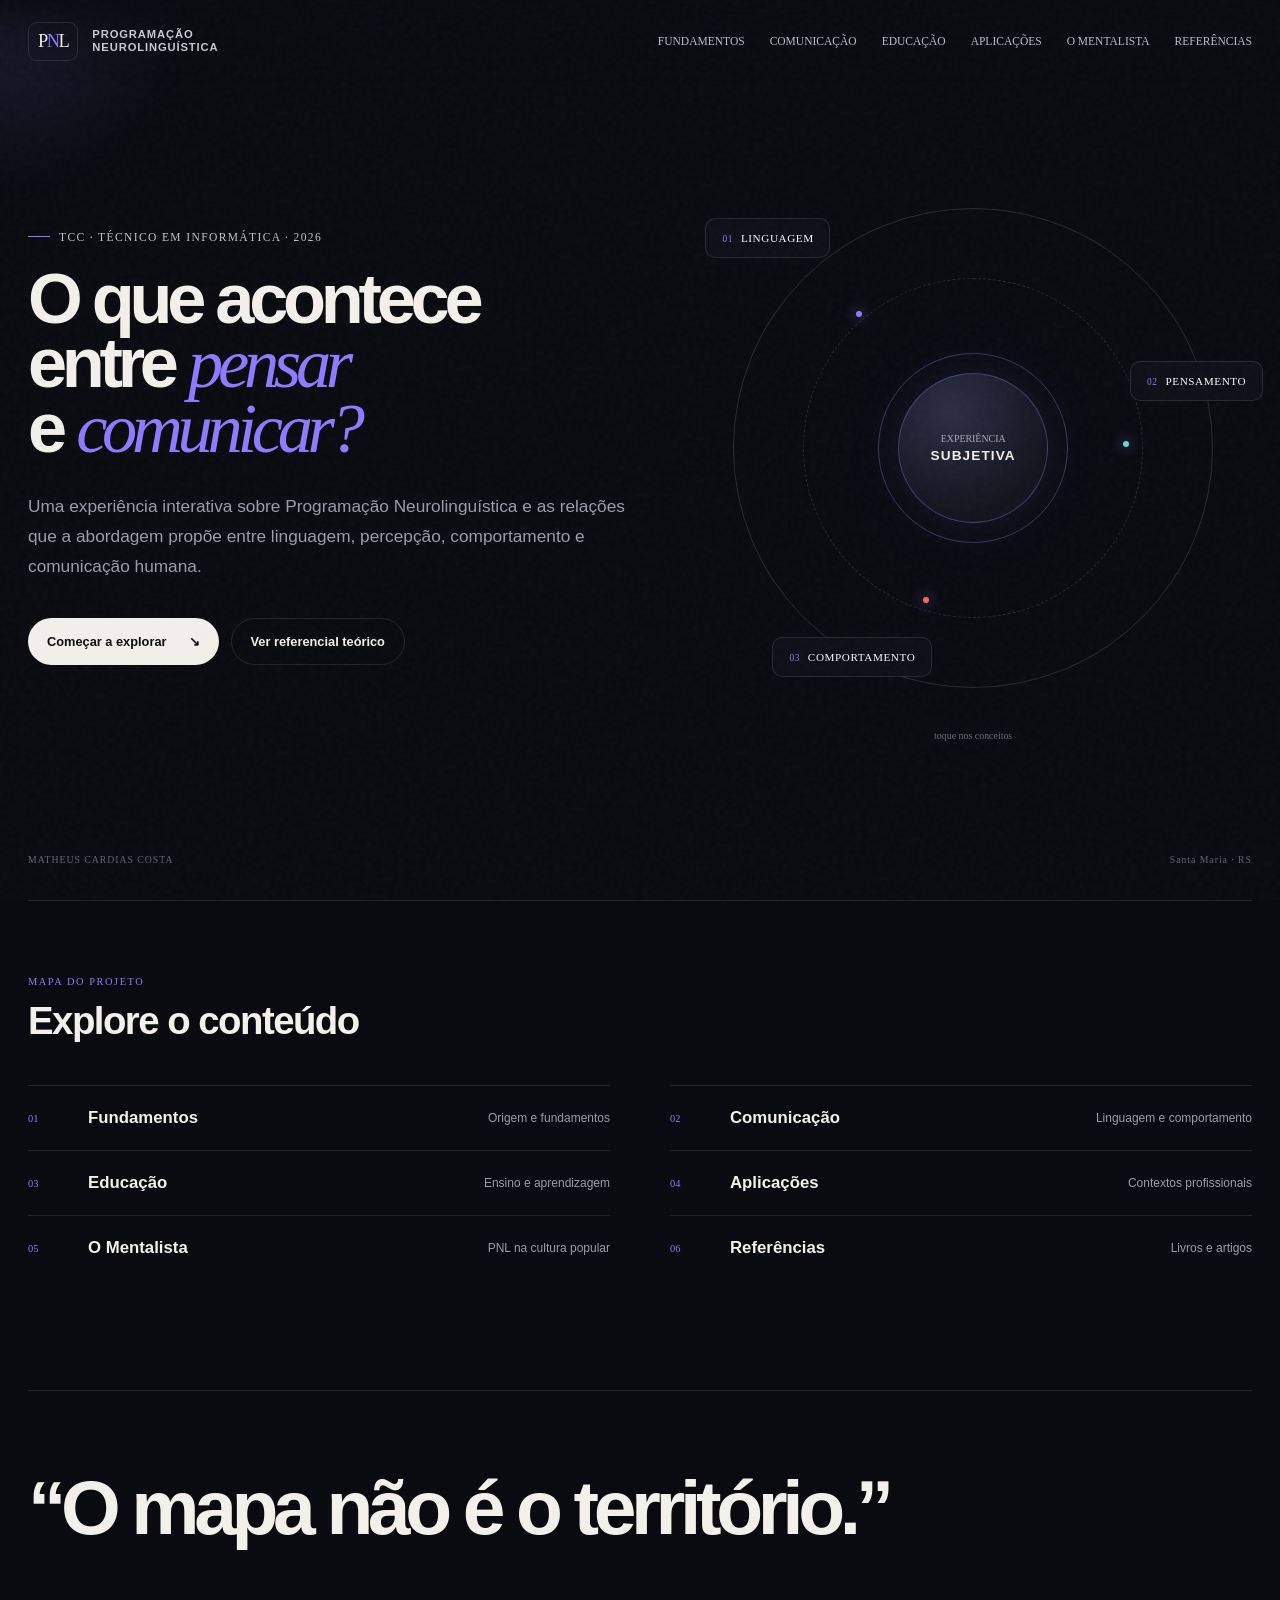
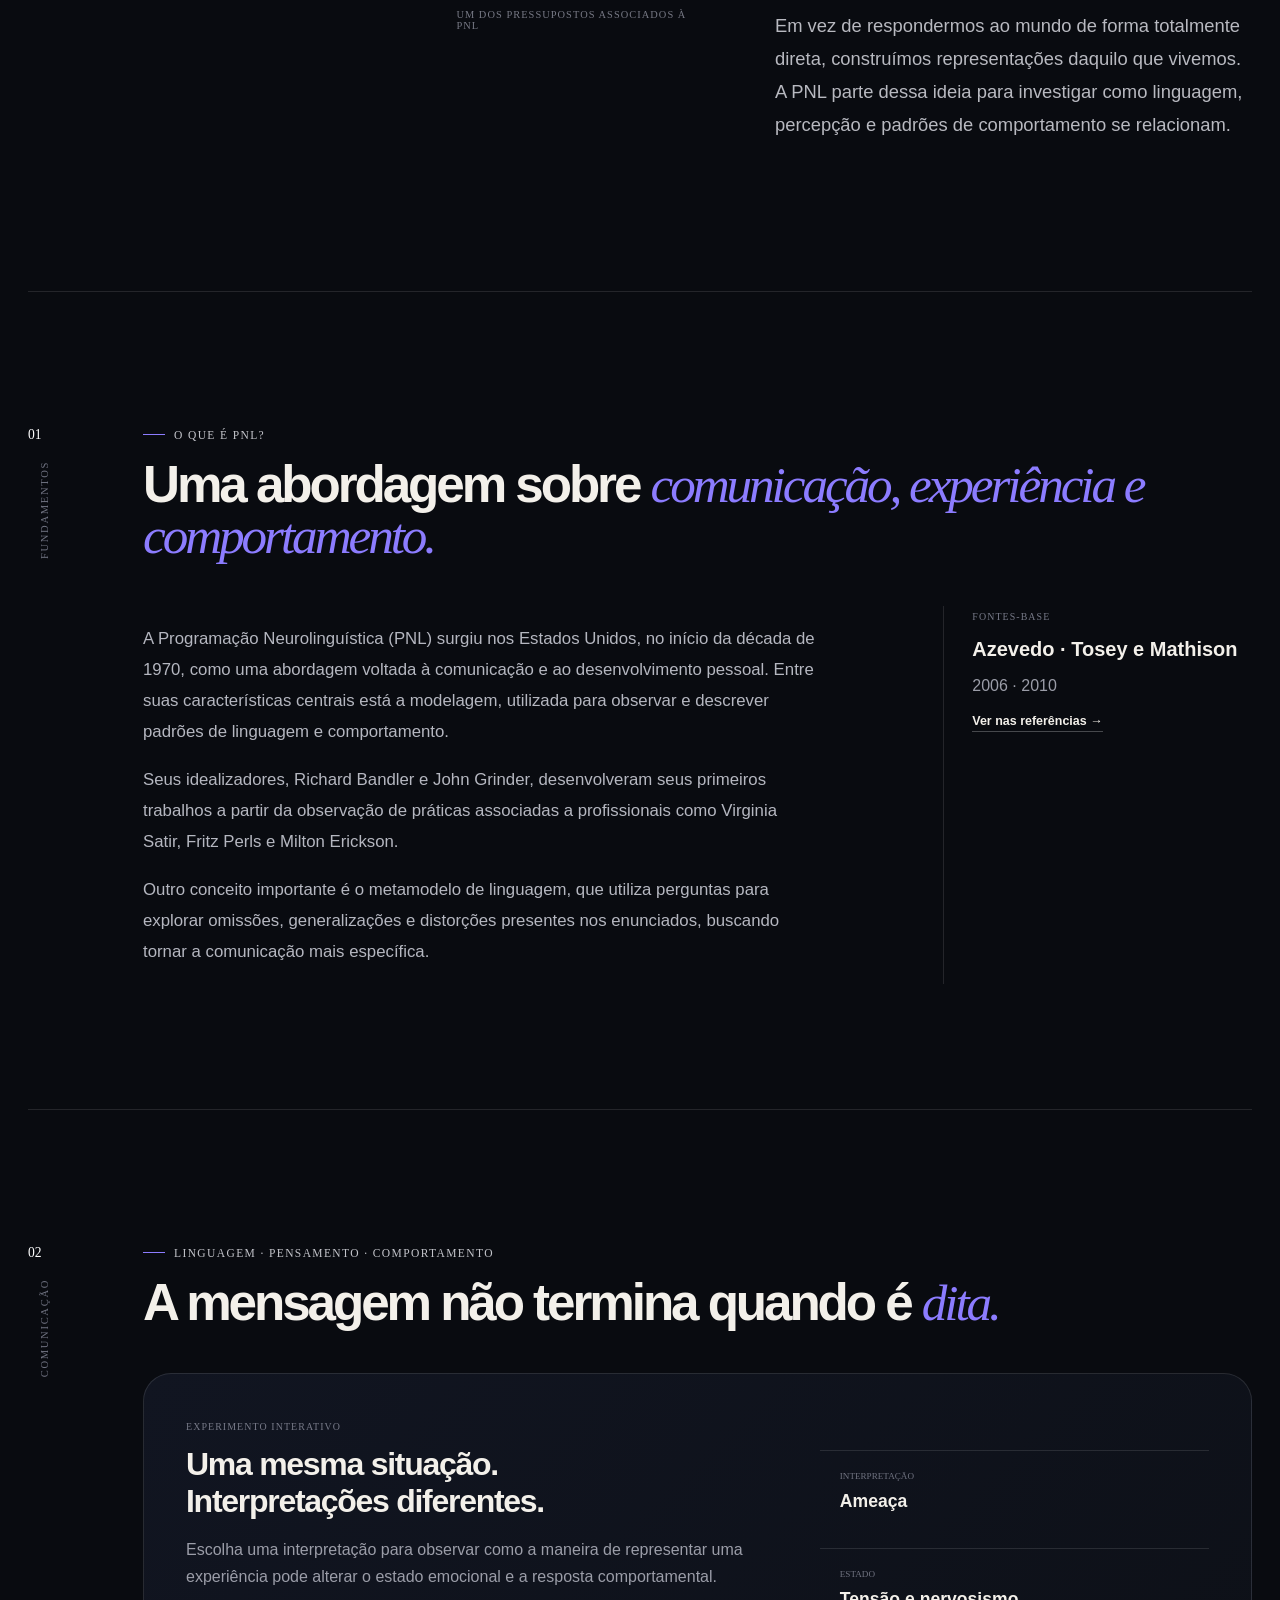
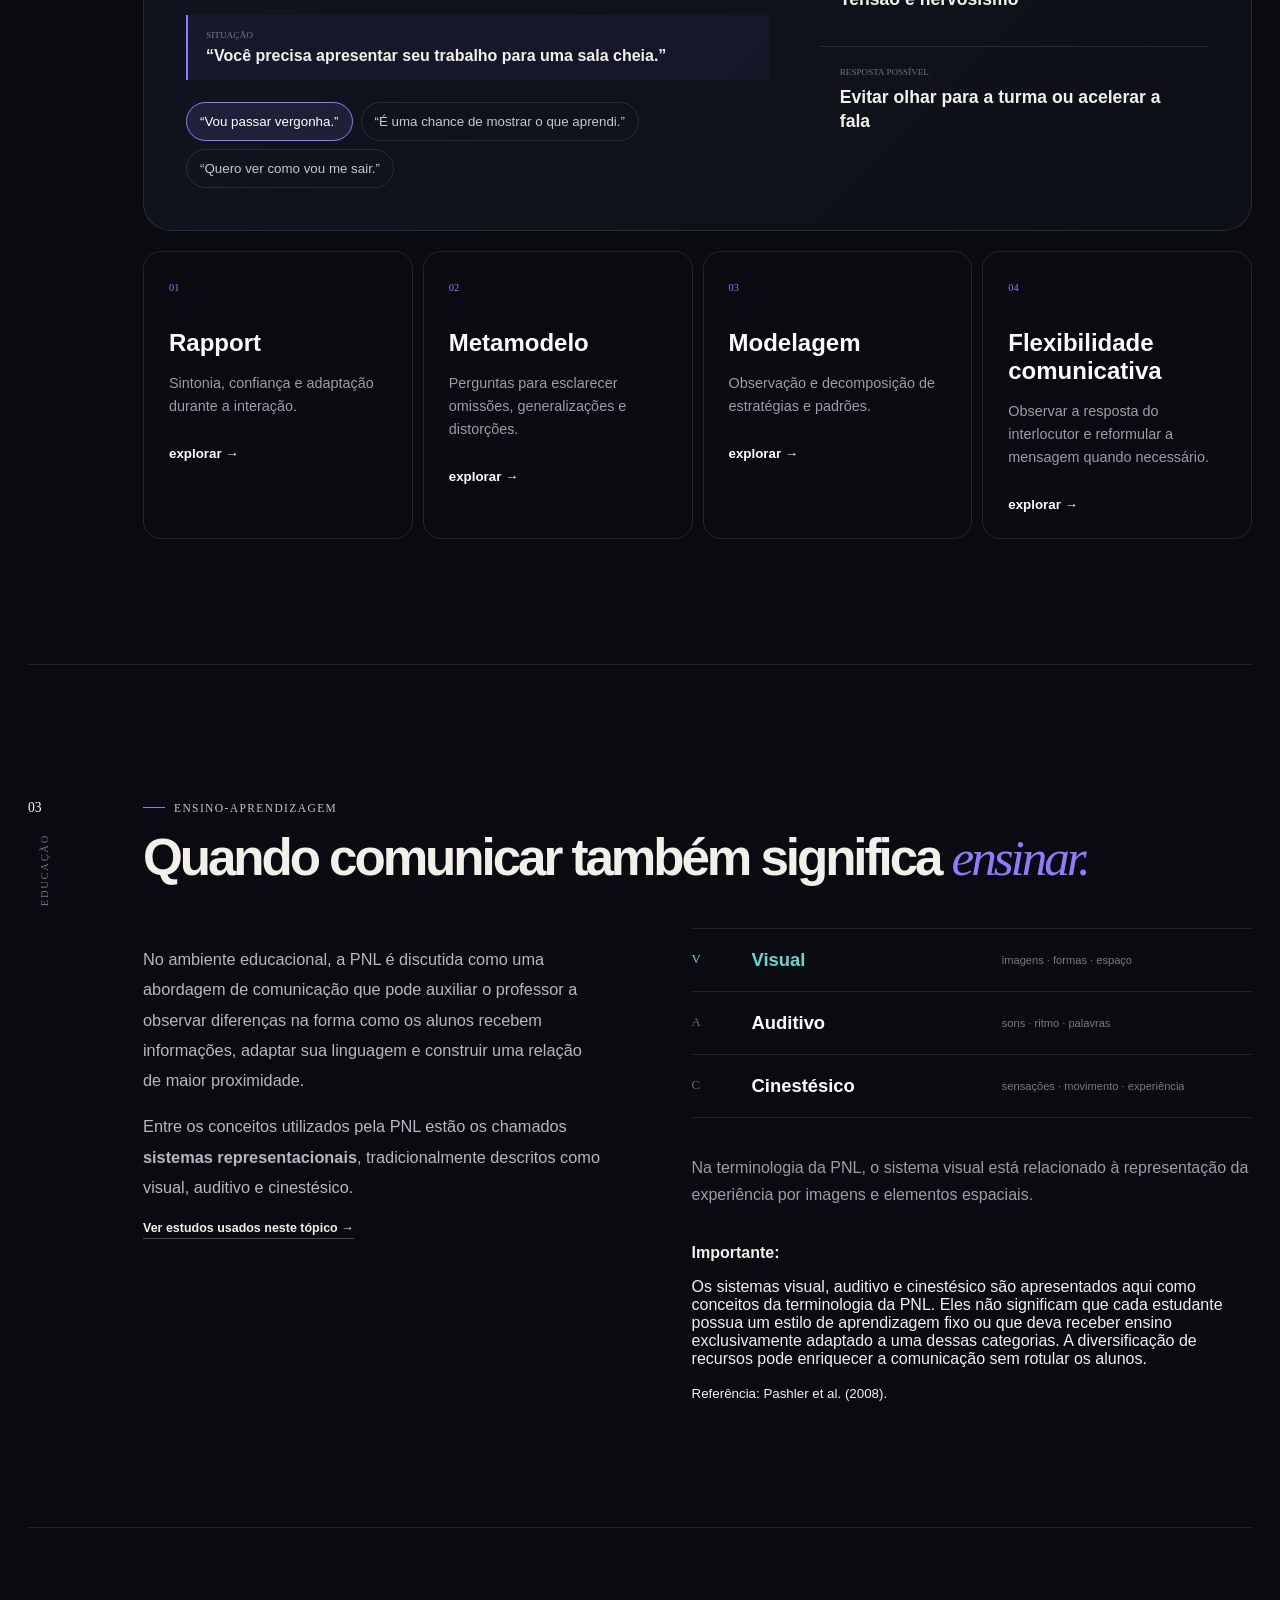
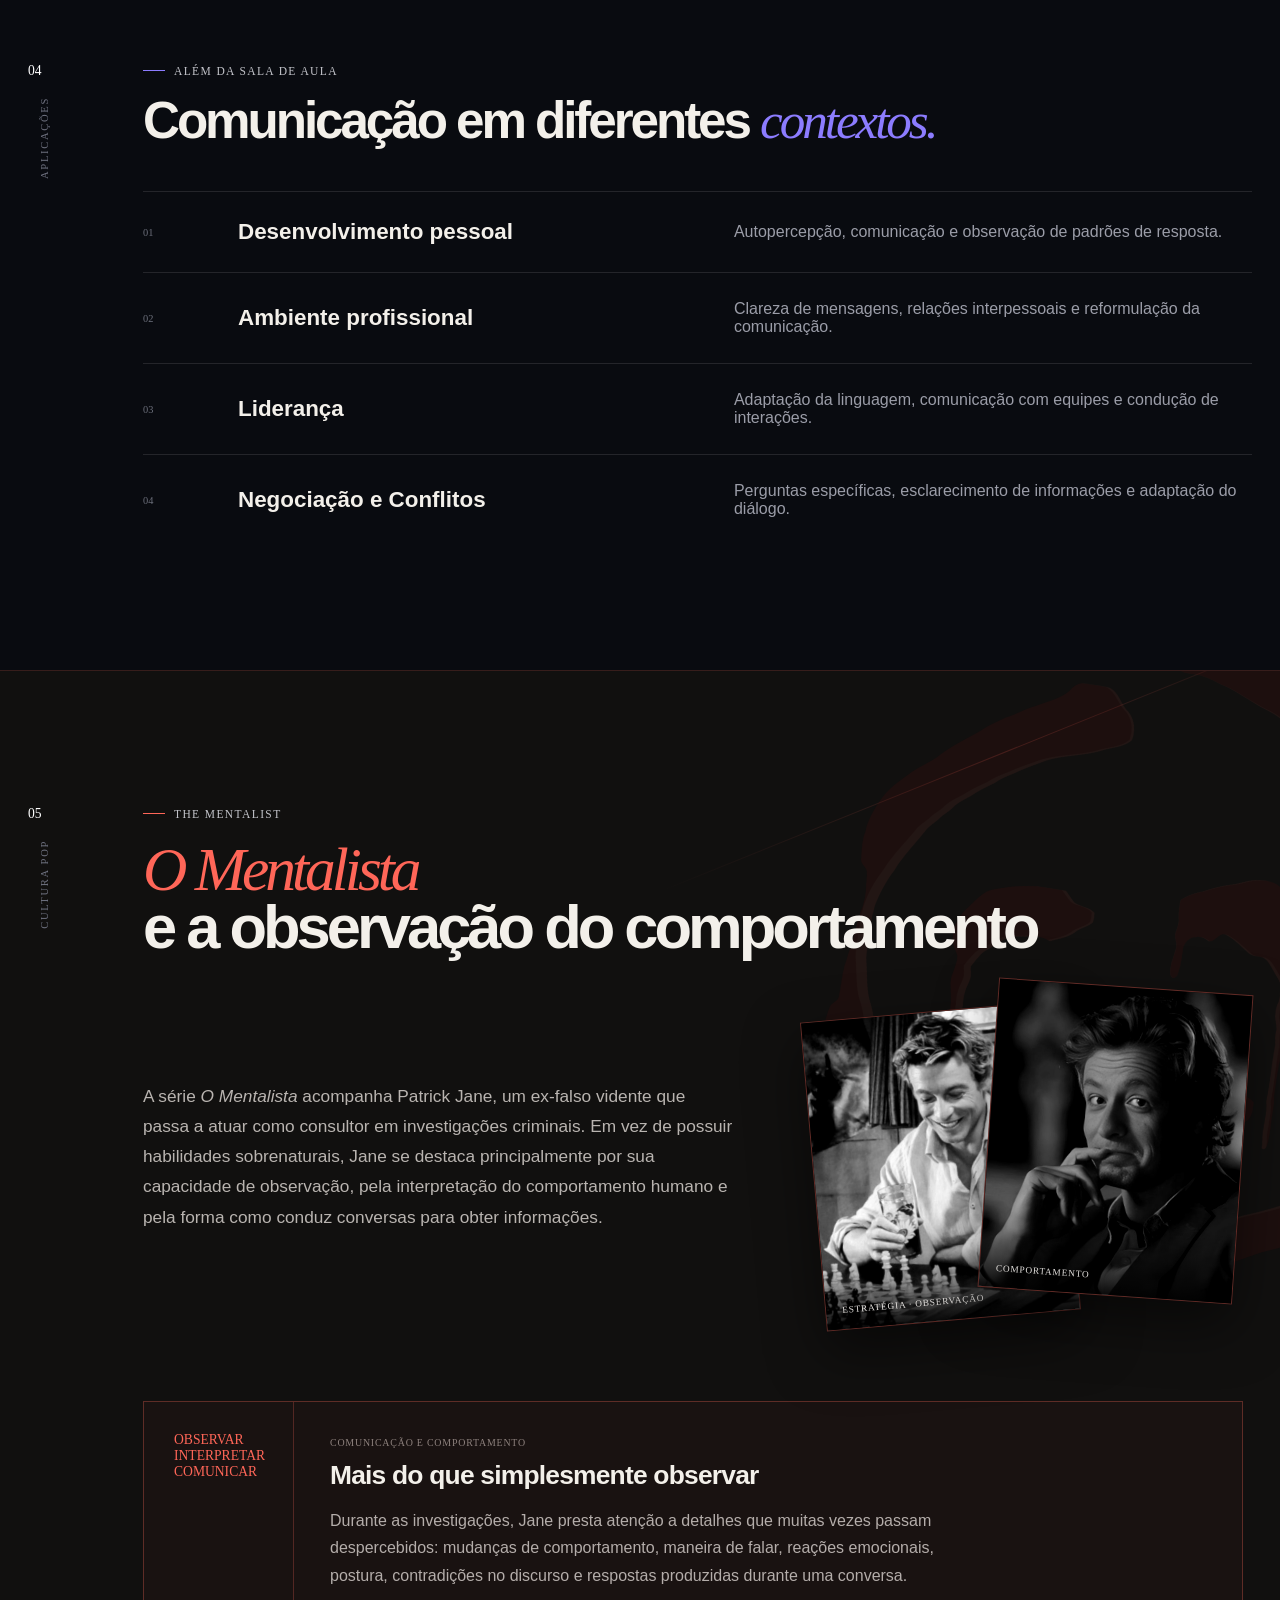
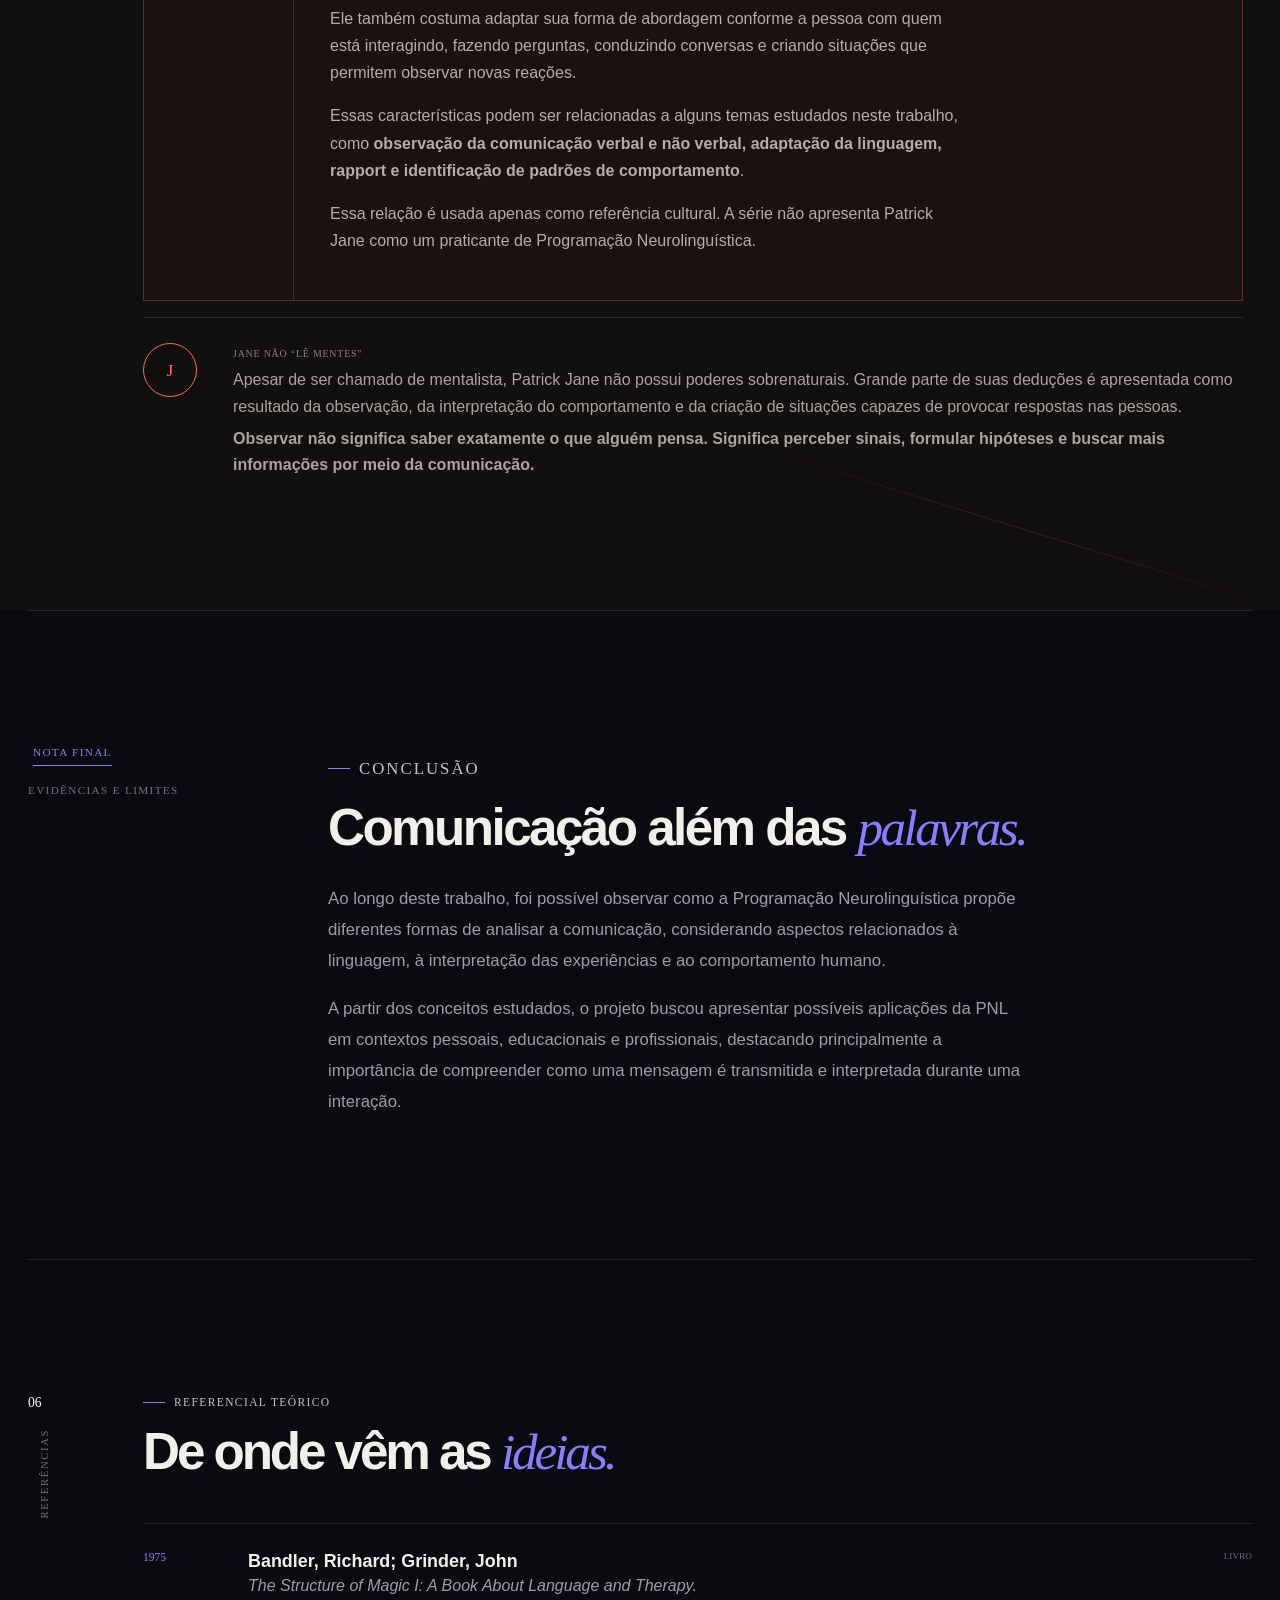
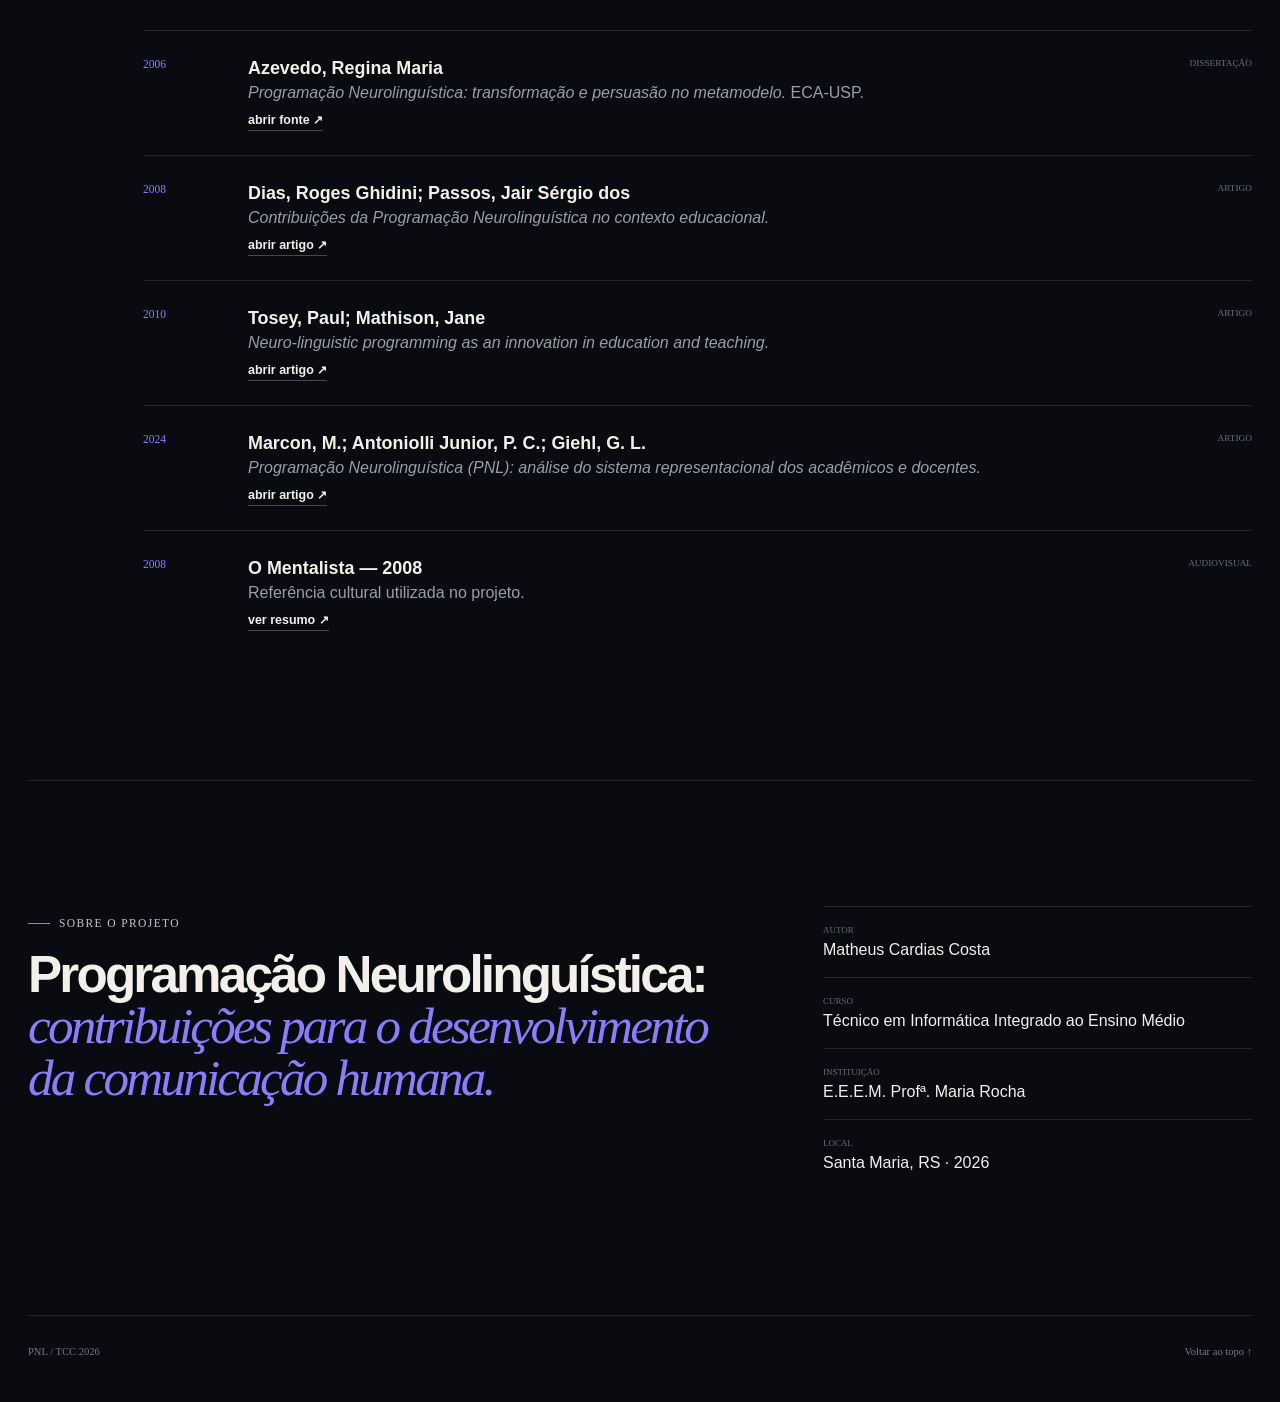
==== index.html @ af0cb48d "muita coisaaa" ====
<!DOCTYPE html>
<html lang="pt-BR">
  <head>
    <meta charset="UTF-8" />
    <meta name="viewport" content="width=device-width, initial-scale=1.0" />
    <meta
      name="description"
      content="Programação Neurolinguística: contribuições para o desenvolvimento da comunicação humana. Site informativo do TCC de Matheus Cardias Costa."
    />
    <title>PNL — Comunicação, percepção e comportamento</title>
    <link rel="stylesheet" href="assets/css/style.css" />
  </head>
  <body>
    <div class="noise" aria-hidden="true"></div>
    <div class="cursor-glow" aria-hidden="true"></div>

    <header class="site-header">
      <a class="brand" href="#inicio" aria-label="Voltar ao início">
        <span class="brand-symbol">P<span>N</span>L</span>
        <span class="brand-copy"
          >Programação<br />Neurolinguística</span
        >
      </a>

      <button
        class="menu-toggle"
        aria-label="Abrir menu"
        aria-expanded="false"
      >
        <span></span><span></span>
      </button>

      <nav class="nav" aria-label="Navegação principal">
        <a href="#fundamentos">Fundamentos</a>
        <a href="#comunicacao">Comunicação</a>
        <a href="#educacao">Educação</a>
        <a href="#aplicacoes">Aplicações</a>
        <a href="#mentalista">O Mentalista</a>
        <a href="#referencias">Referências</a>
      </nav>
    </header>

    <main>
      <section id="inicio" class="hero section">
        <div class="hero-copy reveal">
          <div class="eyebrow">
            <span></span> TCC · TÉCNICO EM INFORMÁTICA · 2026
          </div>
          <h1>
            O que acontece<br />entre <em>pensar</em><br />e
            <em>comunicar?</em>
          </h1>
          <p class="hero-lead">
            Uma experiência interativa sobre Programação Neurolinguística e as
            relações que a abordagem propõe entre linguagem, percepção,
            comportamento e comunicação humana.
          </p>
          <div class="hero-actions">
            <a class="button primary" href="#fundamentos"
              >Começar a explorar <span>↘</span></a
            >
            <a class="button ghost" href="#referencias"
              >Ver referencial teórico</a
            >
          </div>
        </div>

        <div
          class="hero-visual reveal"
          aria-label="Diagrama interativo de PNL"
        >
          <div class="visual-ring ring-one"></div>
          <div class="visual-ring ring-two"></div>
          <div class="visual-ring ring-three"></div>
          <div class="signal signal-a"></div>
          <div class="signal signal-b"></div>
          <div class="signal signal-c"></div>
          <button class="concept-node node-language" data-node="linguagem">
            <small>01</small>LINGUAGEM
          </button>
          <button class="concept-node node-thought" data-node="pensamento">
            <small>02</small>PENSAMENTO
          </button>
          <button class="concept-node node-behavior" data-node="comportamento">
            <small>03</small>COMPORTAMENTO
          </button>
          <div class="visual-core">
            <span>EXPERIÊNCIA</span><strong>SUBJETIVA</strong>
          </div>
          <p class="visual-hint">toque nos conceitos</p>
        </div>

        <div class="hero-foot">
          <span>MATHEUS CARDIAS COSTA</span>
          <span>Santa Maria · RS</span>
        </div>
      </section>

      <section class="index-section">
        <div class="index-title">
          <span>MAPA DO PROJETO</span>
          <h2>Explore o conteúdo</h2>
        </div>

        <div class="site-index">
          <a href="#fundamentos">
            <span>01</span>
            <strong>Fundamentos</strong>
            <small>Origem e fundamentos</small>
          </a>

          <a href="#comunicacao">
            <span>02</span>
            <strong>Comunicação</strong>
            <small>Linguagem e comportamento</small>
          </a>

          <a href="#educacao">
            <span>03</span>
            <strong>Educação</strong>
            <small>Ensino e aprendizagem</small>
          </a>

          <a href="#aplicacoes">
            <span>04</span>
            <strong>Aplicações</strong>
            <small>Contextos profissionais</small>
          </a>

          <a href="#mentalista">
            <span>05</span>
            <strong>O Mentalista</strong>
            <small>PNL na cultura popular</small>
          </a>

          <a href="#referencias">
            <span>06</span>
            <strong>Referências</strong>
            <small>Livros e artigos</small>
          </a>
        </div>
      </section>

      <section class="manifesto section reveal">
        <p class="big-quote">“O mapa não é o território.”</p>
        <div class="manifesto-grid">
          <span>UM DOS PRESSUPOSTOS ASSOCIADOS À PNL</span>
          <p>
            Em vez de respondermos ao mundo de forma totalmente direta,
            construímos representações daquilo que vivemos. A PNL parte dessa
            ideia para investigar como linguagem, percepção e padrões de
            comportamento se relacionam.
          </p>
        </div>
      </section>

      <section id="fundamentos" class="section content-section">
  <div class="section-side">
    <span>01</span>
    <p>FUNDAMENTOS</p>
  </div>

  <div class="section-heading reveal">
    <p class="eyebrow"><span></span> O QUE É PNL?</p>

    <h2>
      Uma abordagem sobre <em>comunicação, experiência e comportamento.</em>
    </h2>
  </div>

  <div class="content-columns reveal">
    <div>
      <p>
        A Programação Neurolinguística (PNL) surgiu nos Estados Unidos, no início da década de 1970, como uma abordagem voltada à comunicação e ao desenvolvimento pessoal.
        Entre suas características centrais está a modelagem, utilizada para observar e descrever padrões de linguagem e comportamento.
      </p>

      <p>
        Seus idealizadores, Richard Bandler e John Grinder, desenvolveram
        seus primeiros trabalhos a partir da observação de práticas associadas
        a profissionais como Virginia Satir, Fritz Perls e Milton Erickson.
      </p>

      <p>
        Outro conceito importante é o metamodelo de linguagem, que utiliza
        perguntas para explorar omissões, generalizações e distorções presentes
        nos enunciados, buscando tornar a comunicação mais específica.
      </p>
    </div>

    <aside class="source-note">
      <span>FONTES-BASE</span>
      <strong>Azevedo · Tosey e Mathison</strong>
      <p>2006 · 2010</p>
      <a href="#referencias">Ver nas referências →</a>
    </aside>
  </div>
</section>

      <section id="comunicacao" class="section communication-section">
        <div class="section-side">
          <span>02</span>
          <p>COMUNICAÇÃO</p>
        </div>
        <div class="section-heading reveal">
          <p class="eyebrow">
            <span></span> LINGUAGEM · PENSAMENTO · COMPORTAMENTO
          </p>
          <h2>A mensagem não termina quando é <em>dita.</em></h2>
        </div>

        <div class="communication-lab reveal">
          <div class="lab-copy">
            <span class="micro-label">EXPERIMENTO INTERATIVO</span>
            <h3>Uma mesma situação.<br />Interpretações diferentes.</h3>
            <p>
              Escolha uma interpretação para observar como a maneira de
              representar uma experiência pode alterar o estado emocional e a
              resposta comportamental.
            </p>
            <div class="scenario-box">
              <small>SITUAÇÃO</small>
              <strong
                >“Você precisa apresentar seu trabalho para uma sala
                cheia.”</strong
              >
            </div>
            <div class="choice-row">
              <button class="choice active" data-scenario="ameaça">
                “Vou passar vergonha.”
              </button>
              <button class="choice" data-scenario="oportunidade">
                “É uma chance de mostrar o que aprendi.”
              </button>
              <button class="choice" data-scenario="curiosidade">
                “Quero ver como vou me sair.”
              </button>
            </div>
          </div>

          <div class="lab-result" id="lab-result">
            <div>
              <small>INTERPRETAÇÃO</small>
              <strong id="result-interpretation">Ameaça</strong>
            </div>
            <div>
              <small>ESTADO</small>
              <strong id="result-state">Tensão e nervosismo</strong>
            </div>
            <div>
              <small>RESPOSTA POSSÍVEL</small>
              <strong id="result-behavior"
                >Evitar olhar para a turma ou acelerar a fala</strong
              >
            </div>
          </div>
        </div>

        <div class="tool-cards">
          <article class="tool-card reveal" data-tech="rapport">
            <span>01</span>
            <h3>Rapport</h3>
            <p>Sintonia, confiança e adaptação durante a interação.</p>
            <button>explorar →</button>
          </article>
          <article class="tool-card reveal" data-tech="metamodelo">
            <span>02</span>
            <h3>Metamodelo</h3>
            <p>
              Perguntas para esclarecer omissões, generalizações e distorções.
            </p>
            <button>explorar →</button>
          </article>
          <article class="tool-card reveal" data-tech="modelagem">
            <span>03</span>
            <h3>Modelagem</h3>
            <p>Observação e decomposição de estratégias e padrões.</p>
            <button>explorar →</button>
          </article>
          <article class="tool-card reveal" data-tech="reenquadramento">
            <span>04</span>
            <h3>Flexibilidade comunicativa</h3>
            <p>Observar a resposta do interlocutor e reformular a mensagem quando necessário.</p>
            <button>explorar →</button>
          </article>
        </div>
      </section>

      <section id="educacao" class="section education-section">
        <div class="section-side">
          <span>03</span>
          <p>EDUCAÇÃO</p>
        </div>
        <div class="section-heading reveal">
          <p class="eyebrow"><span></span> ENSINO-APRENDIZAGEM</p>
          <h2>Quando comunicar também significa <em>ensinar.</em></h2>
        </div>

        <div class="education-grid reveal">
          <div class="education-copy">
            <p>
              No ambiente educacional, a PNL é discutida como uma abordagem de
              comunicação que pode auxiliar o professor a observar diferenças
              na forma como os alunos recebem informações, adaptar sua
              linguagem e construir uma relação de maior proximidade.
            </p>
            <p>
              Entre os conceitos utilizados pela PNL estão os chamados
              <strong>sistemas representacionais</strong>, tradicionalmente
              descritos como visual, auditivo e cinestésico.
            </p>
            <a class="inline-link" href="#ref-educacao"
              >Ver estudos usados neste tópico →</a
            >
          </div>
          <div class="representations">
            <button class="representation active" data-rep="visual">
              <span>V</span><strong>Visual</strong
              ><small>imagens · formas · espaço</small>
            </button>
            <button class="representation" data-rep="auditivo">
              <span>A</span><strong>Auditivo</strong
              ><small>sons · ritmo · palavras</small>
            </button>
            <button class="representation" data-rep="cinestesico">
              <span>C</span><strong>Cinestésico</strong
              ><small>sensações · movimento · experiência</small>
            </button>
            <p id="rep-description">
              Na terminologia da PNL, o sistema visual está relacionado à
              representação da experiência por imagens e elementos espaciais.
            </p>

            <div class="learning-note">
              <strong> Importante: </strong>
              <p>
                Os sistemas visual, auditivo e cinestésico são apresentados aqui como
                conceitos da terminologia da PNL. Eles não significam que cada estudante
                possua um estilo de aprendizagem fixo ou que deva receber ensino
                exclusivamente adaptado a uma dessas categorias. A diversificação de
                recursos pode enriquecer a comunicação sem rotular os alunos.
              </p>
              <small> Referência: Pashler et al. (2008). </small>
            </div>
        </div>
      </section>

      <section id="aplicacoes" class="section applications-section">
        <div class="section-side">
          <span>04</span>
          <p>APLICAÇÕES</p>
        </div>
        <div class="section-heading reveal">
          <p class="eyebrow"><span></span> ALÉM DA SALA DE AULA</p>
          <h2>Comunicação em diferentes <em>contextos.</em></h2>
        </div>

        <div class="application-list reveal">
          <article>
            <span>01</span>
            <h3>Desenvolvimento pessoal</h3>
            <p>
              Autopercepção, comunicação e observação de padrões de resposta.
            </p>
          </article>
          <article>
            <span>02</span>
            <h3>Ambiente profissional</h3>
            <p>
              Clareza de mensagens, relações interpessoais e reformulação da comunicação.
            </p>
          </article>
          <article>
            <span>03</span>
            <h3>Liderança</h3>
            <p>
              Adaptação da linguagem, comunicação com equipes e condução de interações.
            </p>
          </article>
          <article>
            <span>04</span>
            <h3>Negociação e Conflitos</h3>
            <p>
              Perguntas específicas, esclarecimento de informações e adaptação do diálogo.
            </p>
          </article>
        </div>
      </section>

      <section id="mentalista" class="section mentalist-section">
        <div class="red-thread thread-one"></div>
        <div class="red-thread thread-two"></div>
        <img
          class="red-john-mark"
          src="assets/images/redjohntcc.png"
          alt=""
          aria-hidden="true"
        />
        <div class="section-side">
          <span>05</span>
          <p>CULTURA POP</p>
        </div>
        <div class="mentalist-main reveal">
          <p class="eyebrow warm"><span></span> THE MENTALIST</p>
          <h2>
            <em>O Mentalista</em><br />e a observação do comportamento
          </h2>
          <div class="mentalist-intro">
            <div class="mentalist-intro-copy">
              <p class="mentalist-lead">
                A série <em>O Mentalista</em> acompanha Patrick Jane, um
                ex-falso vidente que passa a atuar como consultor em
                investigações criminais. Em vez de possuir habilidades
                sobrenaturais, Jane se destaca principalmente por sua capacidade
                de observação, pela interpretação do comportamento humano e
                pela forma como conduz conversas para obter informações.
              </p>
            </div>
            <div class="mentalist-gallery">
              <figure class="jane-card jane-card-back">
                <img
                  src="assets/images/xadreztcc.png"
                  alt="Patrick Jane jogando xadrez"
                />
                <figcaption>ESTRATÉGIA · OBSERVAÇÃO</figcaption>
              </figure>

              <figure class="jane-card jane-card-front">
                <img
                  src="assets/images/mentalistatcc.png"
                  alt="Patrick Jane em O Mentalista"
                />
                <figcaption>COMPORTAMENTO</figcaption>
              </figure>
            </div>
          </div>
          <div class="case-file">
            <div class="case-stamp">
              OBSERVAR<br />
              INTERPRETAR<br />
              COMUNICAR
            </div>
            <div class="case-copy">
              <small>COMUNICAÇÃO E COMPORTAMENTO</small>
              <h3>Mais do que simplesmente observar</h3>
              <p>
                Durante as investigações, Jane presta atenção a detalhes que
                muitas vezes passam despercebidos: mudanças de comportamento,
                maneira de falar, reações emocionais, postura, contradições no
                discurso e respostas produzidas durante uma conversa.
              </p>
              <p>
                Ele também costuma adaptar sua forma de abordagem conforme a
                pessoa com quem está interagindo, fazendo perguntas, conduzindo
                conversas e criando situações que permitem observar novas
                reações.
              </p>
              <p>
                Essas características podem ser relacionadas a alguns temas
                estudados neste trabalho, como
                <strong
                  >observação da comunicação verbal e não verbal, adaptação da
                  linguagem, rapport e identificação de padrões de
                  comportamento</strong
                >.
              </p>
              <p>
                Essa relação é usada apenas como referência cultural. A série
                não apresenta Patrick Jane como um praticante de Programação
                Neurolinguística.
              </p>
            </div>
          </div>

          <div class="jane-note">
            <div class="jane-symbol">J</div>
            <div>
              <small>JANE NÃO “LÊ MENTES”</small>
              <p>
                Apesar de ser chamado de mentalista, Patrick Jane não possui
                poderes sobrenaturais. Grande parte de suas deduções é
                apresentada como resultado da observação, da interpretação do
                comportamento e da criação de situações capazes de provocar
                respostas nas pessoas.
              </p>
              <p>
                <strong
                  >Observar não significa saber exatamente o que alguém pensa.
                  Significa perceber sinais, formular hipóteses e buscar mais
                  informações por meio da comunicação.</strong
                >
              </p>
            </div>
          </div>
        </div>
      </section>

      <section id="evidencias" class="section evidence-note reveal">
        <div class="evidence-tabs">
          <button
            class="evidence-tab active"
            data-evidence="final"
          >
      NOTA FINAL
        </button>
        <button
          class="evidence-tab"
          data-evidence="limites"
        >
      EVIDÊNCIAS E LIMITES
        </button>
        </div>
        <div class="evidence-content">

      <!-- NOTA FINAL -->
        <div
        class="evidence-panel active"
        data-evidence-panel="final"
        >
      <p class="eyebrow">
        <span></span>
        CONCLUSÃO
      </p>
      <h2>
        Comunicação além das <em>palavras.</em>
      </h2>
      <p>
        Ao longo deste trabalho, foi possível observar como a Programação
        Neurolinguística propõe diferentes formas de analisar a comunicação,
        considerando aspectos relacionados à linguagem, à interpretação das
        experiências e ao comportamento humano.
      </p>
      <p>
        A partir dos conceitos estudados, o projeto buscou apresentar possíveis
        aplicações da PNL em contextos pessoais, educacionais e profissionais,
        destacando principalmente a importância de compreender como uma mensagem
        é transmitida e interpretada durante uma interação.
      </p>
    </div>

    <!-- EVIDÊNCIAS E LIMITES -->
    <div
      class="evidence-panel"
      data-evidence-panel="limites"
    >
      <p class="eyebrow">
        <span></span>
        SOBRE A ABORDAGEM
      </p>
      <h2>
        Uma abordagem em <em>debate.</em>
      </h2>
      <p>
        A PNL é amplamente utilizada em contextos de comunicação, treinamento
        e desenvolvimento pessoal, e há relatos e estudos que apontam benefícios
        em situações específicas. Entretanto, sua eficácia geral e alguns de
        seus pressupostos ainda não possuem comprovação científica consistente.
      </p>
      <p>
        Por isso, neste trabalho, seus conceitos são apresentados como
        formulações da própria PNL e não como mecanismos psicológicos
        universalmente comprovados.
      </p>
    </div>
  </div>
      </section>
      
      <section id="referencias" class="section references-section">
        <div class="section-side">
          <span>06</span>
          <p>REFERÊNCIAS</p>
        </div>
        <div class="section-heading reveal">
          <p class="eyebrow"><span></span> REFERENCIAL TEÓRICO</p>
          <h2>De onde vêm as <em>ideias.</em></h2>
        </div>

        <div class="reference-list reveal">
          <article id="ref-bandler">
            <span>1975</span>
            <div>
              <h3>Bandler, Richard; Grinder, John</h3>
              <p>
                <em>The Structure of Magic I: A Book About Language and Therapy.</em>
              </p>
            </div>
            <small>LIVRO</small>
          </article>
          <article>
            <span>2006</span>
            <div>
              <h3>Azevedo, Regina Maria</h3>
              <p>
                <em>Programação Neurolinguística: transformação e persuasão no metamodelo.</em>
                ECA-USP.
              </p>
              <a
                href="https://teses.usp.br/teses/disponiveis/27/27142/tde-01122006-173633/pt-br.html"
                target="_blank"
                rel="noopener noreferrer"
                >abrir fonte ↗</a
              >
            </div>
            <small>DISSERTAÇÃO</small>
          </article>
          <article id="ref-educacao">
            <span>2008</span>
            <div>
              <h3>Dias, Roges Ghidini; Passos, Jair Sérgio dos</h3>
              <p>
                <em>Contribuições da Programação Neurolinguística no contexto educacional.</em>
              </p>
              <a
                href="https://www.revistasuninter.com/intersaberes/index.php/revista/article/view/125"
                target="_blank"
                rel="noopener noreferrer"
                >abrir artigo ↗</a
              >
            </div>
            <small>ARTIGO</small>
          </article>
          <article>
            <span>2010</span>
            <div>
              <h3>Tosey, Paul; Mathison, Jane</h3>
              <p>
                <em>Neuro-linguistic programming as an innovation in education and teaching.</em>
              </p>
              <a
                href="https://openresearch.surrey.ac.uk/esploro/outputs/journalArticle/Neuro-linguistic-programming-as-an-innovation-in-education-and-teaching/99515504202346"
                target="_blank"
                rel="noopener noreferrer"
                >abrir artigo ↗</a
              >
            </div>
            <small>ARTIGO</small>
          </article>
          <article>
            <span>2024</span>
            <div>
              <h3>Marcon, M.; Antoniolli Junior, P. C.; Giehl, G. L.</h3>
              <p>
                <em>Programação Neurolinguística (PNL): análise do sistema representacional dos acadêmicos e docentes.</em>
              </p>
              <a
                href="https://periodicos.ufsc.br/index.php/gual/article/view/96017"
                target="_blank"
                rel="noopener noreferrer"
                >abrir artigo ↗</a
              >
            </div>
            <small>ARTIGO</small>
          </article>
          <article>
            <span>2008</span>
            <div>
              <h3>O Mentalista — 2008</h3>
              <p>Referência cultural utilizada no projeto.</p>
              <a
                href="https://www.adorocinema.com/series/serie-3905/"
                target="_blank"
                rel="noopener noreferrer"
                >ver resumo ↗</a
              >
            </div>
            <small>AUDIOVISUAL</small>
          </article>
        </div>
      </section>

      

      <section class="section project-section reveal">
        <div>
          <p class="eyebrow"><span></span> SOBRE O PROJETO</p>
          <h2>
            Programação Neurolinguística:<br /><em
              >contribuições para o desenvolvimento da comunicação humana.</em
            >
          </h2>
        </div>
        <div class="project-meta">
          <p><span>AUTOR</span>Matheus Cardias Costa</p>
          <p>
            <span>CURSO</span>Técnico em Informática Integrado ao Ensino Médio
          </p>
          <p><span>INSTITUIÇÃO</span>E.E.E.M. Profª. Maria Rocha</p>
          <p><span>LOCAL</span>Santa Maria, RS · 2026</p>
        </div>
      </section>
      
    </main>

    <footer>
      <span>PNL / TCC 2026</span>
      <a href="#inicio">Voltar ao topo ↑</a>
    </footer>

    <div class="modal" id="modal" aria-hidden="true">
      <div class="modal-backdrop" data-close-modal></div>
      <div
        class="modal-card"
        role="dialog"
        aria-modal="true"
        aria-labelledby="modal-title"
      >
        <button class="modal-close" data-close-modal aria-label="Fechar">
          ×
        </button>
        <span class="micro-label">CONCEITO</span>
        <h3 id="modal-title"></h3>
        <p id="modal-text"></p>
      </div>
    </div>

    <script src="js/script.js" type="module"></script>
  </body>
</html>
---- assets/css/style.css ----
:root {
  --bg:#090b10; 
  --panel:#10131b; 
  --panel2:#151925; 
  --text:#f3f0ea; 
  --muted:#9b9da8;
  
  --line:rgba(255,255,255,.11); 
  --violet:#8c7cff; 
  --cyan:#65d8d0; 
  --warm:#ff6658;
  
  --max:1280px;
}

*{
    box-sizing:border-box
} 

html{
    scroll-behavior:smooth
} 

body{
    margin:0;
    background:var(--bg);
    color:var(--text);
    font-family:Inter,Segoe UI,Arial,Helvetica,sans-serif;
    overflow-x:hidden
}

a{
    color:inherit
}

.noise{
    position:fixed;
    inset:0;
    pointer-events:none;
    z-index:100;
    opacity:.035;
    background-image:url("data:image/svg+xml,%3Csvg viewBox='0 0 180 180' xmlns='http://www.w3.org/2000/svg'%3E%3Cfilter id='n'%3E%3CfeTurbulence type='fractalNoise' baseFrequency='.9' numOctaves='4' stitchTiles='stitch'/%3E%3C/filter%3E%3Crect width='100%25' height='100%25' filter='url(%23n)' opacity='.9'/%3E%3C/svg%3E")
}

.cursor-glow{
    position:fixed;
    width:420px;
    height:420px;
    border-radius:50%;
    background:radial-gradient(circle,rgba(140,124,255,.11),transparent 65%);
    pointer-events:none;
    z-index:-1;
    transform:translate(-50%,-50%)
}

.site-header{
    position:fixed;
    top:0;
    left:0;
    right:0;
    z-index:50;
    height:82px;
    display:flex;
    align-items:center;
    justify-content:space-between;
    padding:0 max(28px,calc((100vw - var(--max))/2));
    background:linear-gradient(to bottom,rgba(9,11,16,.92),rgba(9,11,16,.35),transparent);
    backdrop-filter:blur(6px)
}

.brand{
    display:flex;
    gap:14px;
    align-items:center;
    text-decoration:none
}

.brand-symbol{
    font:500 1.15rem Consolas;
    border:1px solid var(--line);
    padding:8px 9px;
    border-radius:9px;
    letter-spacing:-.08em
}

.brand-symbol span{
    color:var(--violet)
}

.brand-copy{
    font-size:.7rem;
    line-height:1.12;
    font-weight:800;
    text-transform:uppercase;
    letter-spacing:.08em;
    color:#c9c9cf
}

.nav{
    display:flex;
    gap:25px
}
.nav a{
    text-decoration:none;
    font:500 .72rem Consolas;
    text-transform:uppercase;
    color:#bbbcc5;transition:.2s
}

.nav a:hover{
    color:white
}

.menu-toggle{
    display:none;
    border:0;
    background:none;
    width:44px;height:44px
}

.menu-toggle span{
    display:block;
    width:22px;
    height:1px;
    background:#fff;
    margin:7px auto
}

.section{
    position:relative;
    width:min(calc(100% - 56px),var(--max));
    margin:auto;
    padding:125px 0
}

.eyebrow{
    font:500 .72rem Consolas;
    letter-spacing:.12em;color:#c3c4ca;
    display:flex;
    align-items:center;
    gap:9px
}

.eyebrow span{
    width:22px;
    height:1px;
    background:var(--violet)
}

.eyebrow.warm span{
    background:var(--warm)
}

.section-side{
    position:absolute;
    left:0;
    top:135px;
    width:70px;
    font:400 .66rem Consolas;
    color:#6f7280
}

.section-side span{
    color:white;
    font-size:.85rem
}

.section-side p{
    writing-mode:vertical-rl;
    transform:rotate(180deg);
    letter-spacing:.16em;
    margin-top:18px
}

.section-heading{
    margin-left:115px;
    max-width:1020px
}

.section-heading h2 {
  font-size: clamp(2.8rem, 5.2vw, 5.7rem);
  line-height: .98;
  letter-spacing: -.06em;
  margin: 18px 0 65px;
  font-weight: 600;
}

.section-heading h2 em,
.project-section h2 em {
  font-family: Georgia, serif;
  font-weight: 400;
  color: var(--violet);
}

.hero {
  min-height: 100vh;
  display: grid;
  grid-template-columns: 1.05fr .95fr;
  gap: 50px;
  align-items: center;
  padding-top: 120px;
}

.hero h1 {
  font-size: clamp(4rem, 7vw, 7.8rem);
  line-height: .84;
  letter-spacing: -.075em;
  margin: 24px 0 30px;
  font-weight: 700;
}

.hero h1 em {
  font-family: Georgia, serif;
  font-weight: 400;
  color: var(--violet);
}

.hero-lead {
  max-width: 700px;
  font-size: 1.08rem;
  line-height: 1.75;
  color: var(--muted);
}

.hero-actions {
  display: flex;
  gap: 12px;
  margin-top: 36px;
}

.button {
  display: inline-flex;
  gap: 22px;
  align-items: center;
  padding: 15px 19px;
  border-radius: 999px;
  text-decoration: none;
  font-size: .8rem;
  font-weight: 800;
}

.button.primary {
  background: var(--text);
  color: #0d0e12;
}

.button.ghost {
  border: 1px solid var(--line);
}

.hero-visual {
  position: relative;
  min-height: 620px;
  display: grid;
  place-items: center;
}

.visual-ring {
  position: absolute;
  border: 1px solid rgba(255, 255, 255, .13);
  border-radius: 50%;
}

.ring-one {
  width: 480px;
  height: 480px;
}

.ring-two {
  width: 340px;
  height: 340px;
  border-style: dashed;
  animation: rotate 30s linear infinite;
}

.ring-three {
  width: 190px;
  height: 190px;
  border-color: rgba(140, 124, 255, .35);
}

@keyframes rotate {
  to {
    transform: rotate(360deg);
  }
}

.visual-core {
  width: 150px;
  height: 150px;
  border-radius: 50%;
  background: radial-gradient(circle at 35% 25%, #2b2e45, #12141d 70%);
  display: grid;
  place-content: center;
  text-align: center;
  border: 1px solid rgba(140, 124, 255, .35);
  box-shadow: 0 0 60px rgba(140, 124, 255, .11);
  z-index: 3;
}

.visual-core span {
  font: 400 .62rem Consolas;
  color: #a9aab4;
}

.visual-core strong {
  font-size: .85rem;
  letter-spacing: .08em;
  margin-top: 4px;
}

.concept-node {
  position: absolute;
  border: 1px solid var(--line);
  background: rgba(15, 17, 24, .88);
  backdrop-filter: blur(9px);
  color: white;
  padding: 13px 16px;
  border-radius: 10px;
  font: 500 .7rem Consolas;
  letter-spacing: .05em;
  cursor: pointer;
  transition: .25s;
}

.concept-node small {
  color: var(--violet);
  margin-right: 8px;
}

.concept-node:hover {
  transform: translateY(-4px);
  border-color: var(--violet);
}

.node-language {
  top: 13%;
  left: 2%;
}

.node-thought {
  right: -2%;
  top: 36%;
}

.node-behavior {
  bottom: 13%;
  left: 14%;
}

.visual-hint {
  position: absolute;
  bottom: 1%;
  font: 400 .62rem Consolas;
  color: #666977;
}

.signal {
  position: absolute;
  width: 6px;
  height: 6px;
  background: var(--violet);
  border-radius: 50%;
  box-shadow: 0 0 14px var(--violet);
}

.signal-a {
  top: 28%;
  left: 29%;
}

.signal-b {
  right: 22%;
  top: 49%;
  background: var(--cyan);
}

.signal-c {
  bottom: 25%;
  left: 41%;
  background: var(--warm);
}

.hero-foot {
  position: absolute;
  bottom: 35px;
  left: 0;
  right: 0;
  display: flex;
  justify-content: space-between;
  font: 400 .61rem Consolas;
  color: #626570;
  letter-spacing: .1em;
}

.manifesto {
  padding-top: 80px;
  padding-bottom: 150px;
  border-top: 1px solid var(--line);
}

.big-quote {
  font-size: clamp(3.7rem, 8vw, 9rem);
  letter-spacing: -.07em;
  line-height: .9;
  margin: 0;
  font-weight: 600;
}

.manifesto-grid {
  display: grid;
  grid-template-columns: 1fr 2fr;
  gap: 80px;
  margin: 65px 0 0 35%;
}

.manifesto-grid span {
  font: 400 .65rem Consolas;
  color: #777985;
  letter-spacing: .1em;
}

.manifesto-grid p {
  font-size: 1.15rem;
  color: #b8b9c0;
  line-height: 1.8;
  margin: 0;
}

.content-section,
.communication-section,
.education-section,
.applications-section,
.references-section {
  border-top: 1px solid var(--line);
}

.content-columns {
  margin-left: 115px;
  display: grid;
  grid-template-columns: 1.4fr .6fr;
  gap: 80px;
}

.content-columns > div p {
  font-size: 1.05rem;
  line-height: 1.85;
  color: #b5b7c0;
}

.source-note {
  border-left: 1px solid var(--line);
  padding-left: 28px;
}

.source-note span,
.micro-label {
  font: 500 .62rem Consolas;
  color: #777a88;
  letter-spacing: .11em;
}

.source-note strong {
  display: block;
  font-size: 1.25rem;
  margin: 14px 0 4px;
}

.source-note p {
  color: var(--muted);
}

.source-note a,
.inline-link,
.case-copy a,
.reference-list a {
  font-size: .78rem;
  font-weight: 800;
  text-decoration: none;
  border-bottom: 1px solid rgba(255, 255, 255, .25);
  padding-bottom: 3px;
}

.communication-lab {
  margin-left: 115px;
  background: linear-gradient(135deg, #111521, #0d1017);
  border: 1px solid var(--line);
  border-radius: 28px;
  padding: 42px;
  display: grid;
  grid-template-columns: 1.2fr .8fr;
  gap: 50px;
}

.lab-copy h3 {
  font-size: 2.5rem;
  letter-spacing: -.04em;
  margin: 12px 0;
}

.lab-copy > p {
  color: var(--muted);
  line-height: 1.7;
}

.scenario-box {
  margin-top: 25px;
  border-left: 2px solid var(--violet);
  padding: 15px 18px;
  background: rgba(140, 124, 255, .05);
}

.scenario-box small {
  display: block;
  font: 500 .58rem Consolas;
  color: #777a88;
  margin-bottom: 7px;
}

.choice-row {
  display: flex;
  flex-wrap: wrap;
  gap: 8px;
  margin-top: 22px;
}

.choice {
  border: 1px solid var(--line);
  background: transparent;
  color: #c6c7ce;
  border-radius: 999px;
  padding: 11px 13px;
  cursor: pointer;
}

.choice.active {
  border-color: var(--violet);
  background: rgba(140, 124, 255, .12);
  color: white;
}

.lab-result {
  display: grid;
  align-content: center;
  gap: 14px;
}

.lab-result > div {
  padding: 20px;
  border-top: 1px solid var(--line);
}

.lab-result small {
  font: 500 .57rem Consolas;
  color: #707380;
  display: block;
  margin-bottom: 8px;
}

.lab-result strong {
  font-size: 1.1rem;
  line-height: 1.4;
}

.tool-cards {
  margin: 20px 0 0 115px;
  display: grid;
  grid-template-columns: repeat(4, 1fr);
  gap: 10px;
}

.tool-card {
  padding: 25px;
  border: 1px solid var(--line);
  border-radius: 18px;
  background: transparent;
  color: white;
  text-align: left;
  min-height: 245px;
  transition: .25s;
}

.tool-card:hover {
  background: var(--panel);
  transform: translateY(-4px);
}

.tool-card > span {
  font: 400 .65rem Consolas;
  color: var(--violet);
}

.tool-card h3 {
  font-size: 1.5rem;
  margin: 34px 0 8px;
}

.tool-card p {
  color: var(--muted);
  line-height: 1.6;
  font-size: .9rem;
}

.tool-card button {
  border: 0;
  background: none;
  padding: 0;
  color: white;
  font-weight: 800;
  cursor: pointer;
  margin-top: 14px;
}

.education-grid {
  margin-left: 115px;
  display: grid;
  grid-template-columns: .9fr 1.1fr;
  gap: 90px;
}

.education-copy p {
  font-size: 1.02rem;
  color: #b6b8c0;
  line-height: 1.85;
}

.representations {
  border-top: 1px solid var(--line);
}

.representation {
  width: 100%;
  display: grid;
  grid-template-columns: 60px 1fr 1fr;
  align-items: center;
  text-align: left;
  background: transparent;
  color: white;
  border: 0;
  border-bottom: 1px solid var(--line);
  padding: 20px 0;
  cursor: pointer;
  transition: .2s;
}

.representation span {
  font: 500 .8rem Consolas;
  color: #666a79;
}

.representation strong {
  font-size: 1.15rem;
}

.representation small {
  color: #777985;
}

.representation.active span,
.representation.active strong {
  color: var(--cyan);
}

#rep-description {
  padding: 20px 0;
  color: var(--muted);
  line-height: 1.7;
}

.application-list {
  margin-left: 115px;
}

.application-list article {
  display: grid;
  grid-template-columns: 70px 1fr 1.1fr;
  gap: 25px;
  align-items: center;
  padding: 27px 0;
  border-top: 1px solid var(--line);
}

.application-list article span {
  font: 400 .65rem Consolas;
  color: #6b6e7a;
}

.application-list h3 {
  font-size: 1.4rem;
  margin: 0;
}

.application-list p {
  margin: 0;
  color: var(--muted);
}

.mentalist-section {
  width: 100%;
  max-width: none;
  background: #11100f;
  padding-left: max(28px, calc((100vw - var(--max)) / 2));
  padding-right: max(28px, calc((100vw - var(--max)) / 2));
  overflow: hidden;
  border-top: 1px solid rgba(255, 102, 88, .16);
}

.mentalist-section .section-side {
  left: max(28px, calc((100vw - var(--max)) / 2));
}

.mentalist-main {
  margin-left: 115px;
  max-width: 1100px;
}

.mentalist-main h2 {
  font-size: clamp(3.4rem, 6vw, 6.8rem);
  line-height: .9;
  letter-spacing: -.065em;
  margin: 20px 0 30px;
}

.mentalist-main h2 em {
  font-family: Georgia, serif;
  color: var(--warm);
  font-weight: 400;
}

.mentalist-lead {
  max-width: 800px;
  color: #b9b4b0;
  font-size: 1.08rem;
  line-height: 1.75;
}

.case-file {
  margin-top: 55px;
  border: 1px solid rgba(255, 102, 88, .3);
  background: rgba(255, 102, 88, .035);
  display: grid;
  grid-template-columns: 150px 1fr;
}

.case-stamp {
  font: 500 .85rem Consolas;
  color: var(--warm);
  padding: 30px;
  border-right: 1px solid rgba(255, 102, 88, .25);
}

.case-copy {
  padding: 30px 36px;
}

.case-copy small,
.jane-note small {
  font: 500 .62rem Consolas;
  color: #8d817d;
  letter-spacing: .08em;
}

.case-copy h3 {
  font-size: 2rem;
  letter-spacing: -.03em;
  margin: 10px 0;
}

.case-copy p {
  color: #b4adaa;
  line-height: 1.7;
}

.jane-note {
  margin-top: 16px;
  display: grid;
  grid-template-columns: 70px 1fr;
  gap: 20px;
  border-top: 1px solid rgba(255, 255, 255, .1);
  padding-top: 25px;
}

.jane-symbol {
  width: 54px;
  height: 54px;
  border-radius: 50%;
  border: 1px solid var(--warm);
  display: grid;
  place-items: center;
  font: 500 1.1rem Consolas;
  color: var(--warm);
}

.jane-note p {
  margin: 6px 0;
  color: #aaa3a0;
  line-height: 1.65;
}

.red-thread {
  position: absolute;
  height: 1px;
  background: linear-gradient(90deg, transparent, var(--warm), transparent);
  opacity: .18;
  transform-origin: left;
}

.thread-one {
  width: 750px;
  right: -130px;
  top: 220px;
  transform: rotate(-22deg);
}

.thread-two {
  width: 620px;
  right: -70px;
  bottom: 170px;
  transform: rotate(17deg);
}

.reference-list {
  margin-left: 115px;
}

.reference-list article {
  display: grid;
  grid-template-columns: 80px 1fr 120px;
  gap: 25px;
  padding: 27px 0;
  border-top: 1px solid var(--line);
  align-items: start;
}

.reference-list > article > span {
  font: 500 .72rem Consolas;
  color: var(--violet);
}

.reference-list h3 {
  margin: 0 0 5px;
  font-size: 1.12rem;
}

.reference-list p {
  margin: 0 0 8px;
  color: var(--muted);
}

.reference-list > article > small {
  text-align: right;
  font: 500 .58rem Consolas;
  color: #696c78;
}

.project-section {
  border-top: 1px solid var(--line);
  display: grid;
  grid-template-columns: 1.25fr .75fr;
  gap: 80px;
}

.project-section h2 {
  font-size: clamp(2.8rem, 4.8vw, 5rem);
  line-height: 1;
  letter-spacing: -.055em;
  margin: 20px 0;
}

.project-meta p {
  border-top: 1px solid var(--line);
  padding: 18px 0;
  margin: 0;
}

.project-meta span {
  display: block;
  font: 500 .56rem Consolas;
  color: #686b77;
  margin-bottom: 6px;
}

footer {
  width: min(calc(100% - 56px), var(--max));
  margin: auto;
  padding: 30px 0 45px;
  border-top: 1px solid var(--line);
  display: flex;
  justify-content: space-between;
  font: 400 .66rem Consolas;
  color: #757884;
}

footer a {
  text-decoration: none;
}

.modal {
  position: fixed;
  inset: 0;
  z-index: 80;
  display: grid;
  place-items: center;
  opacity: 0;
  visibility: hidden;
  transition: .2s;
}

.modal.open {
  opacity: 1;
  visibility: visible;
}

.modal-backdrop {
  position: absolute;
  inset: 0;
  background: rgba(0, 0, 0, .72);
  backdrop-filter: blur(8px);
}

.modal-card {
  position: relative;
  z-index: 2;
  width: min(540px, calc(100% - 30px));
  background: #151822;
  border: 1px solid var(--line);
  border-radius: 22px;
  padding: 35px;
  box-shadow: 0 30px 100px rgba(0, 0, 0, .5);
}

.modal-card h3 {
  font-size: 2.2rem;
  margin: 12px 0;
}

.modal-card p {
  color: var(--muted);
  line-height: 1.75;
}

.modal-close {
  position: absolute;
  right: 16px;
  top: 12px;
  border: 0;
  background: none;
  color: white;
  font-size: 1.6rem;
  cursor: pointer;
}

.reveal {
  opacity: 1;
  transform: none;
}

/* Media Queries */

@media (max-width: 980px) {
  .nav {
    display: none;
    position: absolute;
    top: 70px;
    right: 20px;
    padding: 20px;
    background: #11141c;
    border: 1px solid var(--line);
    border-radius: 16px;
    flex-direction: column;
  }

  .nav.open {
    display: flex;
  }

  .menu-toggle {
    display: block;
  }

  .hero {
    grid-template-columns: 1fr;
    padding-top: 135px;
  }

  .hero-visual {
    min-height: 480px;
  }

  .hero-foot {
    position: static;
    margin-top: 30px;
  }

  .section-side {
    display: none;
  }

  .section-heading,
  .content-columns,
  .communication-lab,
  .tool-cards,
  .education-grid,
  .application-list,
  .mentalist-main,
  .reference-list {
    margin-left: 0;
  }

  .content-columns,
  .education-grid {
    grid-template-columns: 1fr;
  }

  .communication-lab {
    grid-template-columns: 1fr;
  }

  .tool-cards {
    grid-template-columns: 1fr 1fr;
  }

  .project-section {
    grid-template-columns: 1fr;
  }

  .manifesto-grid {
    margin-left: 0;
  }

  .case-file {
    grid-template-columns: 1fr;
  }

  .case-stamp {
    border-right: 0;
    border-bottom: 1px solid rgba(255, 102, 88, .25);
  }
}

@media (max-width: 640px) {
  .section {
    width: min(calc(100% - 28px), var(--max));
    padding: 90px 0;
  }

  .site-header {
    padding: 0 15px;
  }

  .brand-copy {
    display: none;
  }

  .hero {
    padding-top: 115px;
  }

  .hero h1 {
    font-size: clamp(3.6rem, 17vw, 5.2rem);
  }

  .hero-actions {
    flex-direction: column;
    align-items: flex-start;
  }

  .hero-visual {
    min-height: 390px;
    transform: scale(.86);
    margin: -20px;
  }

  .ring-one {
    width: 390px;
    height: 390px;
  }

  .ring-two {
    width: 280px;
    height: 280px;
  }

  .manifesto-grid {
    grid-template-columns: 1fr;
    gap: 18px;
  }

  .section-heading h2 {
    font-size: 3rem;
  }

  .content-columns {
    gap: 35px;
  }

  .tool-cards {
    grid-template-columns: 1fr;
  }

  .communication-lab {
    padding: 25px;
  }

  .application-list article {
    grid-template-columns: 45px 1fr;
  }

  .application-list p {
    grid-column: 2;
  }

  .representation {
    grid-template-columns: 45px 1fr;
  }

  .representation small {
    grid-column: 2;
  }

  .mentalist-section {
    padding-left: 14px;
    padding-right: 14px;
  }

  .case-copy {
    padding: 24px;
  }

  .case-copy h3 {
    font-size: 1.6rem;
  }

  .reference-list article {
    grid-template-columns: 60px 1fr;
  }

  .reference-list > article > small {
    display: none;
  }

  .project-section {
    gap: 25px;
  }

  .cursor-glow {
    display: none;
  }
}
/* ===== Ajuste de tipografia ===== */

.hero h1 {
  font-size: clamp(3rem, 5.5vw, 5.6rem);
  line-height: .92;
}

.section-heading h2 {
  font-size: clamp(2.2rem, 4vw, 4rem);
  line-height: 1;
  margin-bottom: 45px;
}

.big-quote {
  font-size: clamp(2.8rem, 6vw, 6rem);
  line-height: .95;
}

.mentalist-main h2 {
  font-size: clamp(2.7rem, 4.8vw, 4.8rem);
  line-height: .95;
}

.project-section h2 {
  font-size: clamp(2.3rem, 4vw, 4rem);
}

.lab-copy h3 {
  font-size: 2rem;
}

.case-copy h3 {
  font-size: 1.65rem;
}

/* ===== Sumário visual ===== */

.index-section {
  width: min(calc(100% - 56px), var(--max));
  margin: auto;
  padding: 70px 0 110px;
  border-top: 1px solid var(--line);
}

.index-title {
  margin-bottom: 42px;
}

.index-title span {
  font: 500 .65rem Consolas;
  letter-spacing: .15em;
  color: var(--violet);
}

.index-title h2 {
  font-size: clamp(2rem, 3vw, 3rem);
  margin: 10px 0 0;
  letter-spacing: -.04em;
}

.site-index {
  display: grid;
  grid-template-columns: repeat(2, 1fr);
  gap: 0 60px;
}

.site-index a {
  display: grid;
  grid-template-columns: 45px 1fr auto;
  align-items: center;
  gap: 15px;

  padding: 22px 0;
  border-top: 1px solid var(--line);

  color: var(--text);
  text-decoration: none;

  transition: .2s;
}

.site-index a:hover {
  padding-left: 10px;
  border-color: var(--violet);
}

.site-index a > span {
  font: 500 .65rem Consolas;
  color: var(--violet);
}

.site-index strong {
  font-size: 1.05rem;
}

.site-index small {
  color: var(--muted);
  font-size: .75rem;
}

/* ===== Nota final / Evidências ===== */

.evidence-note {
  border-top: 1px solid var(--line);

  display: grid;
  grid-template-columns: 230px 1fr;

  gap: 70px;
  align-items: start;
}


/* Botões */

.evidence-tabs {
  display: flex;
  flex-direction: column;

  align-items: flex-start;

  gap: 18px;

  padding-top: 10px;
}

.evidence-tab {
  border: 0;
  background: none;

  padding: 0 0 7px;

  color: #6f7280;

  font: 500 .7rem Consolas;
  letter-spacing: .12em;

  cursor: pointer;

  border-bottom: 1px solid transparent;

  transition:
    color .25s ease,
    border-color .25s ease,
    transform .25s ease;
}

.evidence-tab:hover {
  color: var(--text);
}

.evidence-tab.active {
  color: var(--violet);

  border-bottom-color: var(--violet);

  transform: translateX(5px);
}


/* Conteúdo */

.evidence-content {
  max-width: 850px;
}

.evidence-panel {
  display: none;
}

.evidence-panel.active {
  display: block;

  animation: evidenceFade .35s ease;
}

.evidence-panel h2 {
  font-size: clamp(2.5rem, 4vw, 4.2rem);

  line-height: 1;
  letter-spacing: -.05em;

  margin: 18px 0 30px;
}

.evidence-panel h2 em {
  font-family: Georgia, serif;
  font-weight: 400;

  color: var(--violet);
}

.evidence-panel > p {
  color: var(--muted);

  font-size: 1.05rem;
  line-height: 1.85;

  max-width: 75ch;
}

.evidence-panel .eyebrow {
  color: #c3c4ca;
}


/* Animação de troca */

@keyframes evidenceFade {

  from {
    opacity: 0;
    transform: translateY(8px);
  }

  to {
    opacity: 1;
    transform: translateY(0);
  }

}

@media (max-width: 850px) {

  .evidence-note {
    grid-template-columns: 1fr;
    gap: 35px;
  }

  .evidence-tabs {
    flex-direction: row;
    flex-wrap: wrap;

    gap: 20px;
  }

}

@media (max-width: 750px) {

  .site-index {
    grid-template-columns: 1fr;
  }

  .site-index a {
    grid-template-columns: 40px 1fr;
  }

  .site-index small {
    display: none;
  }
}

.content-columns > div p,
.education-copy p,
.mentalist-lead,
.case-copy p {
  max-width: 72ch;
}

/* ===== Imagens - O Mentalista ===== */

.mentalist-gallery {
  position: relative;
  width: 420px;
  height: 360px;
  margin: 45px 20px 65px auto;
}

.jane-card {
  position: absolute;
  width: 255px;
  height: 310px;
  margin: 0;
  overflow: hidden;

  background: #0b0b0b;
  border: 1px solid rgba(255, 102, 88, .35);
  box-shadow: 0 22px 55px rgba(0, 0, 0, .5);

  cursor: pointer;

  transition:
    transform .35s ease,
    opacity .35s ease,
    filter .35s ease,
    box-shadow .35s ease;
}

.jane-card img {
  width: 100%;
  height: 100%;
  object-fit: cover;

  filter: grayscale(100%) contrast(1.07);

  transition:
    filter .35s ease,
    transform .35s ease;
}

.jane-card figcaption {
  position: absolute;
  left: 0;
  right: 0;
  bottom: 0;

  padding: 45px 16px 14px;

  background:
    linear-gradient(
      transparent,
      rgba(0, 0, 0, .92)
    );

  color: #e4e1de;
  font: 500 .58rem Consolas;
  letter-spacing: .09em;
}


/* imagem do xadrez */

.jane-card-back {
  left: 0;
  top: 25px;
  transform: rotate(-5deg);
  z-index: 1;
}


/* imagem principal */

.jane-card-front {
  right: 0;
  top: 0;
  transform: rotate(4deg);
  z-index: 2;
}


/* quando passa o mouse na área */

.mentalist-gallery:hover .jane-card {
  opacity: .45;
}


/* imagem selecionada */

.mentalist-gallery .jane-card:hover {
  z-index: 10;

  opacity: 1;

  transform:
    translateY(-10px)
    rotate(0deg)
    scale(1.06);

  box-shadow: 0 30px 70px rgba(0, 0, 0, .65);
}

.mentalist-gallery .jane-card:hover img {
  filter: grayscale(10%) contrast(1.04);
  transform: scale(1.035);
}


/* ===== Símbolo do Red John ===== */

.red-john-mark {
  position: absolute;

  width: 680px;
  height: 680px;

  right: -230px;
  top: -70px;

  background: var(--warm);

  -webkit-mask:
    url("../images/redjohntcc.png")
    center / contain
    no-repeat;

  mask:
    url("../images/redjohntcc.png")
    center / contain
    no-repeat;

  opacity: .07;

  transform: rotate(9deg);

  pointer-events: none;
  user-select: none;

  z-index: 0;
}

.mentalist-main {
  position: relative;
  z-index: 2;
}

.mentalist-section .section-side {
  position: absolute;
  z-index: 2;
}


/* ===== Responsividade ===== */

.mentalist-intro {
  display: grid;
  grid-template-columns: minmax(0, 1.15fr) minmax(360px, .85fr);
  gap: 70px;
  align-items: center;
  margin-top: 25px;
  margin-bottom: 75px;
}

.mentalist-intro-copy {
  max-width: 650px;
}

.mentalist-gallery {
  position: relative;
  width: 430px;
  height: 340px;
  margin: 0;
  justify-self: end;
}
@media (max-width: 850px) {

  .mentalist-intro {
    grid-template-columns: 1fr;
    gap: 35px;
  }

  .mentalist-intro-copy {
    max-width: 100%;
  }

  .mentalist-gallery {
    width: 100%;
    max-width: 430px;
    height: 340px;
    margin: 20px auto 0;
    justify-self: center;
  }

  .jane-card {
    width: 215px;
    height: 270px;
  }

  .red-john-mark {
    width: 320px;
    height: 320px;
    right: -120px;
    top: 120px;
  }
}

/* ===== Brilho que acompanha o mouse ===== */

.cursor-glow {
  width: 400px;
  height: 400px;

  background:
    radial-gradient(
      circle,
      rgba(139, 124, 255, 0.16) 0%,
      rgba(140, 124, 255, .07) 35%,
      transparent 70%
    );

.learning-note {
  margin-top: 24px;
  padding: 18px 20px;
  border-left: 2px solid var(--violet);
  background: rgba(140, 124, 255, .06);
  border-radius: 0 12px 12px 0;
}

.learning-note strong {
  font-size: .85rem;
}

.learning-note p {
  color: var(--muted);
  line-height: 1.65;
  font-size: .88rem;
  margin: 8px 0;
}

.learning-note small {
  color: #777a88;
  font: 400 .65rem Consolas;
}    
}
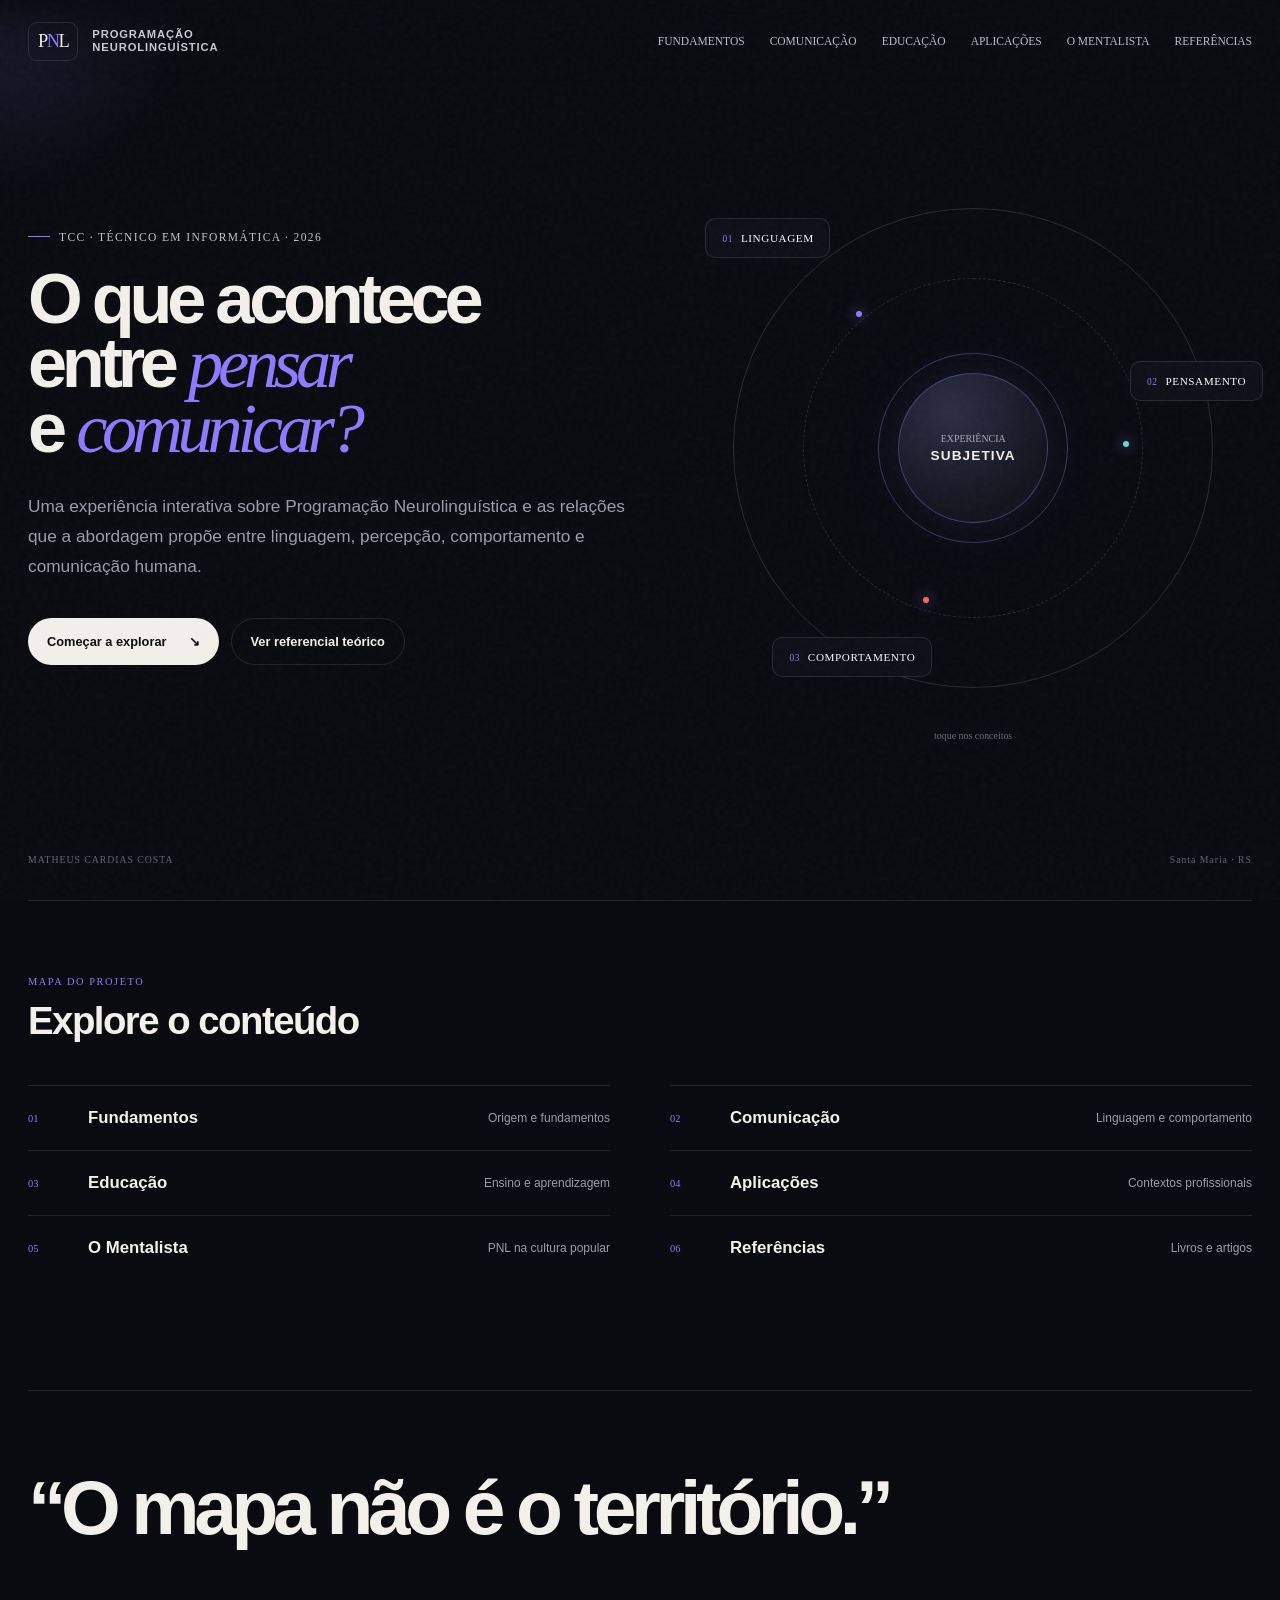
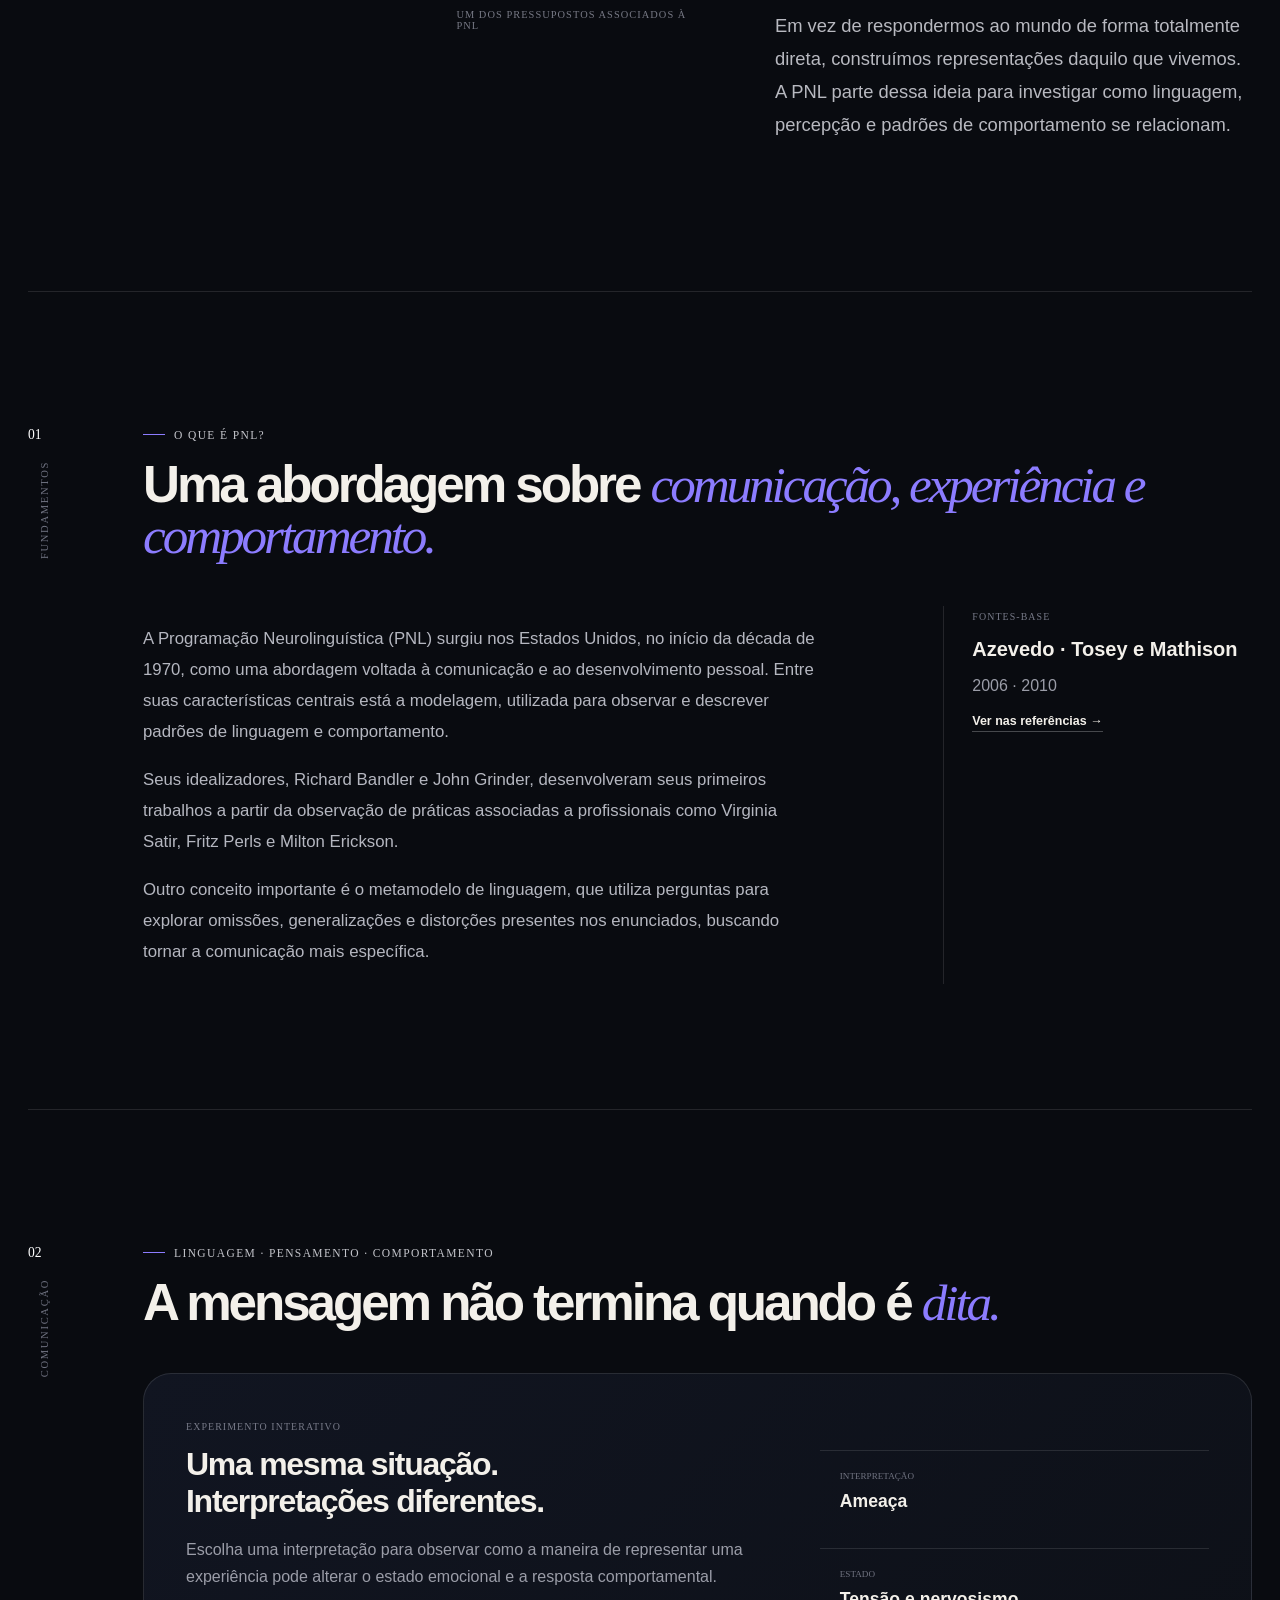
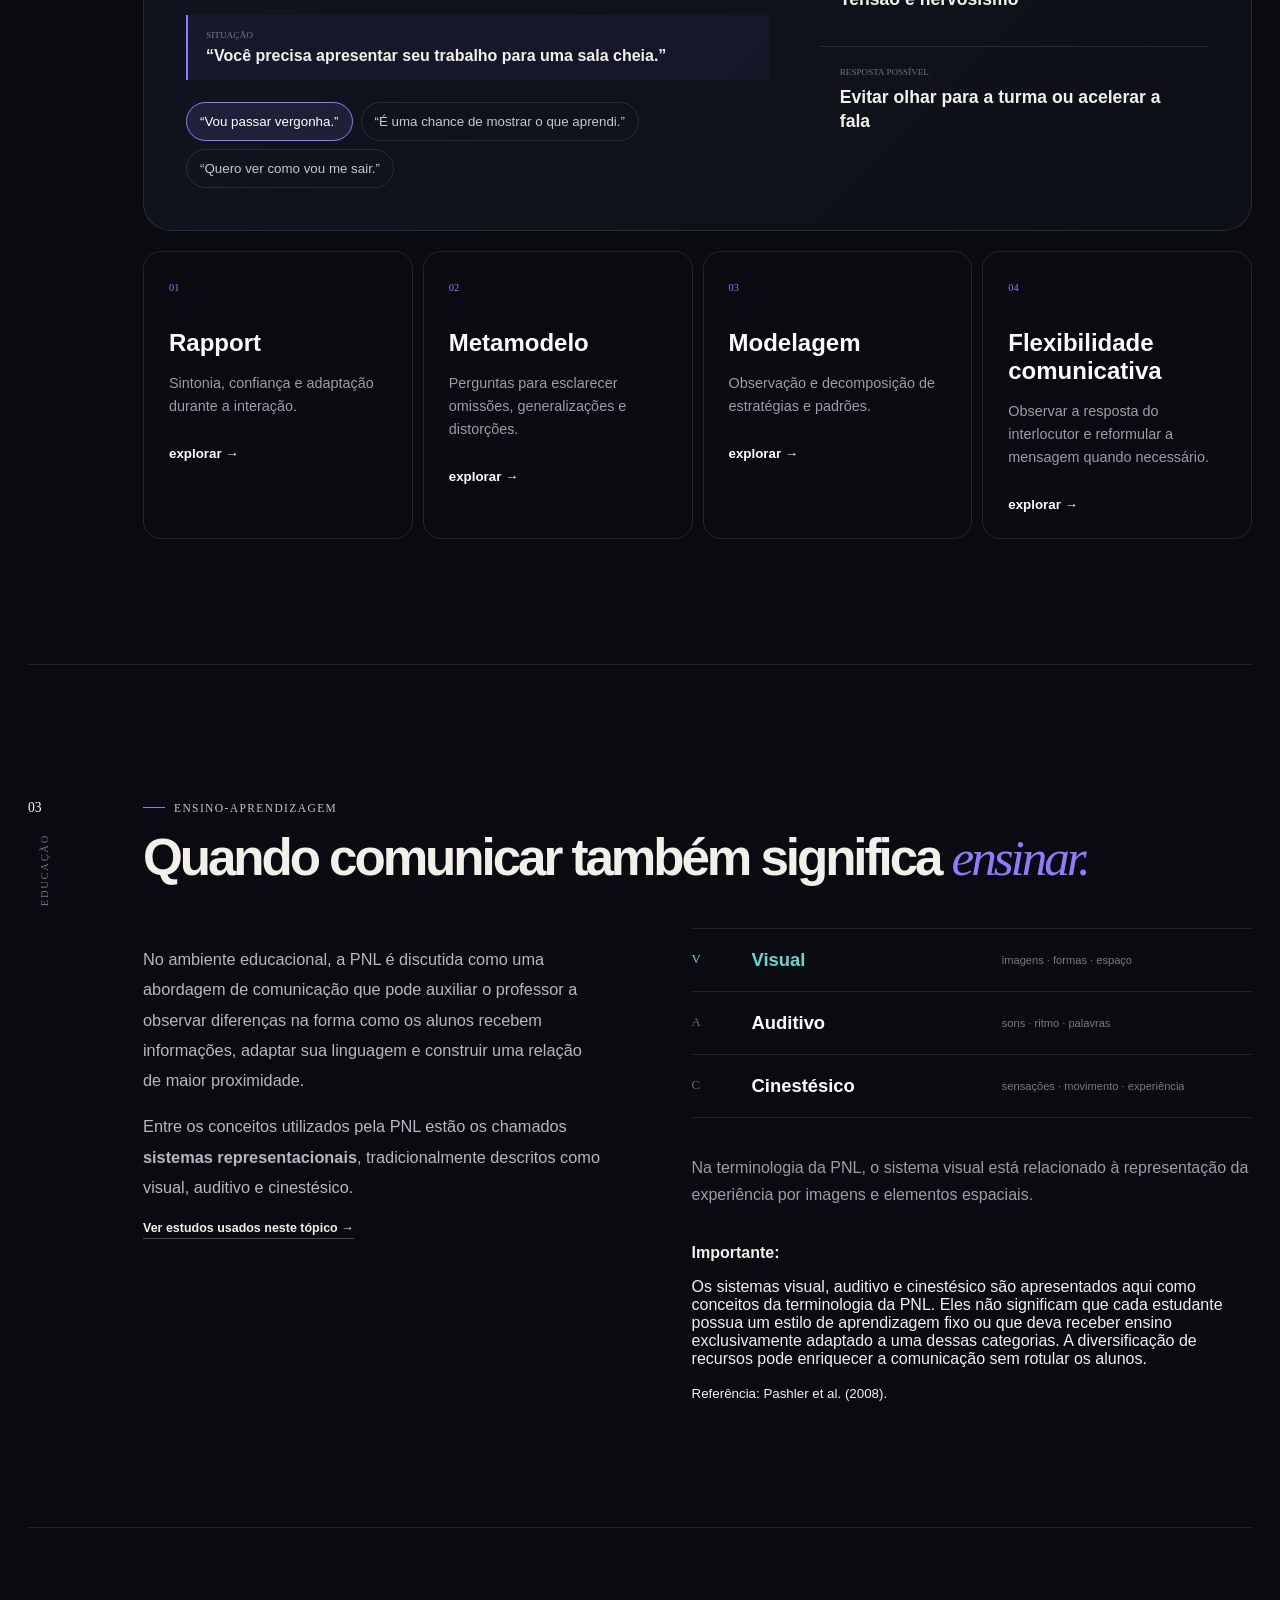
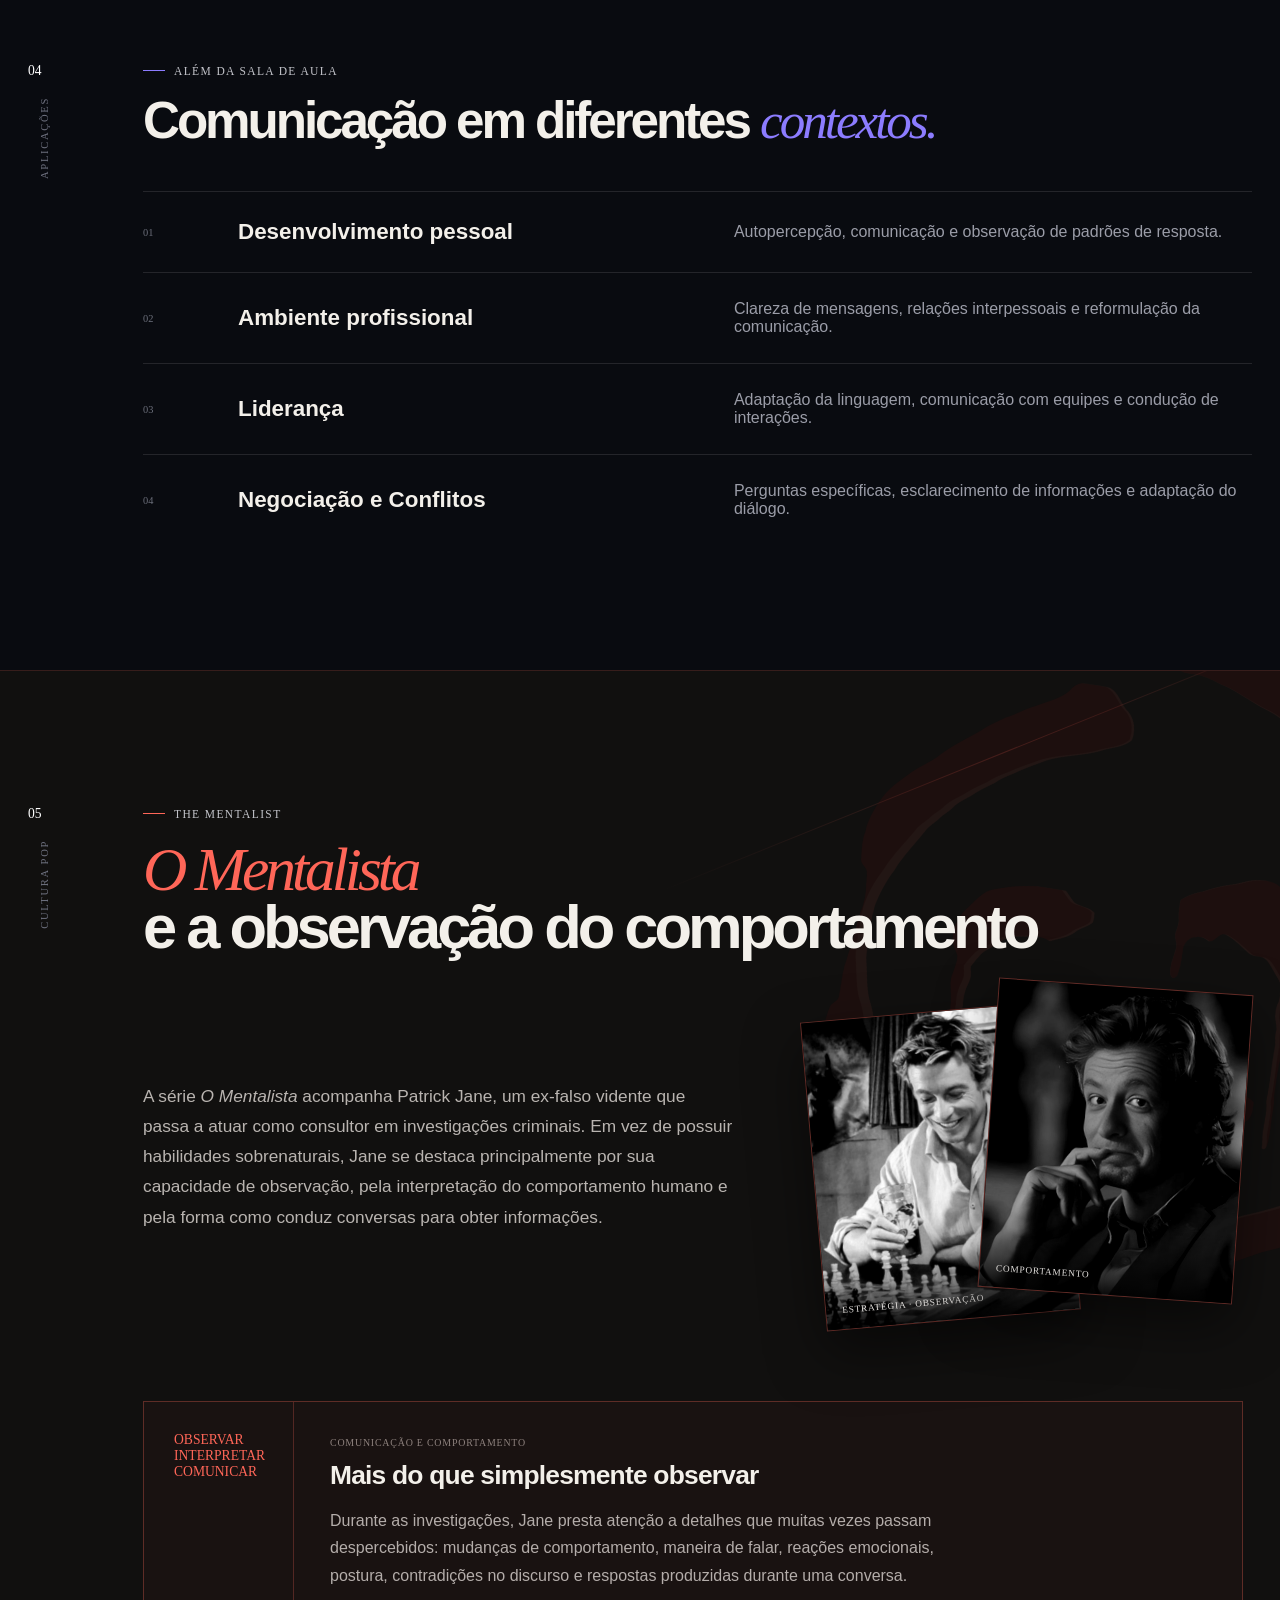
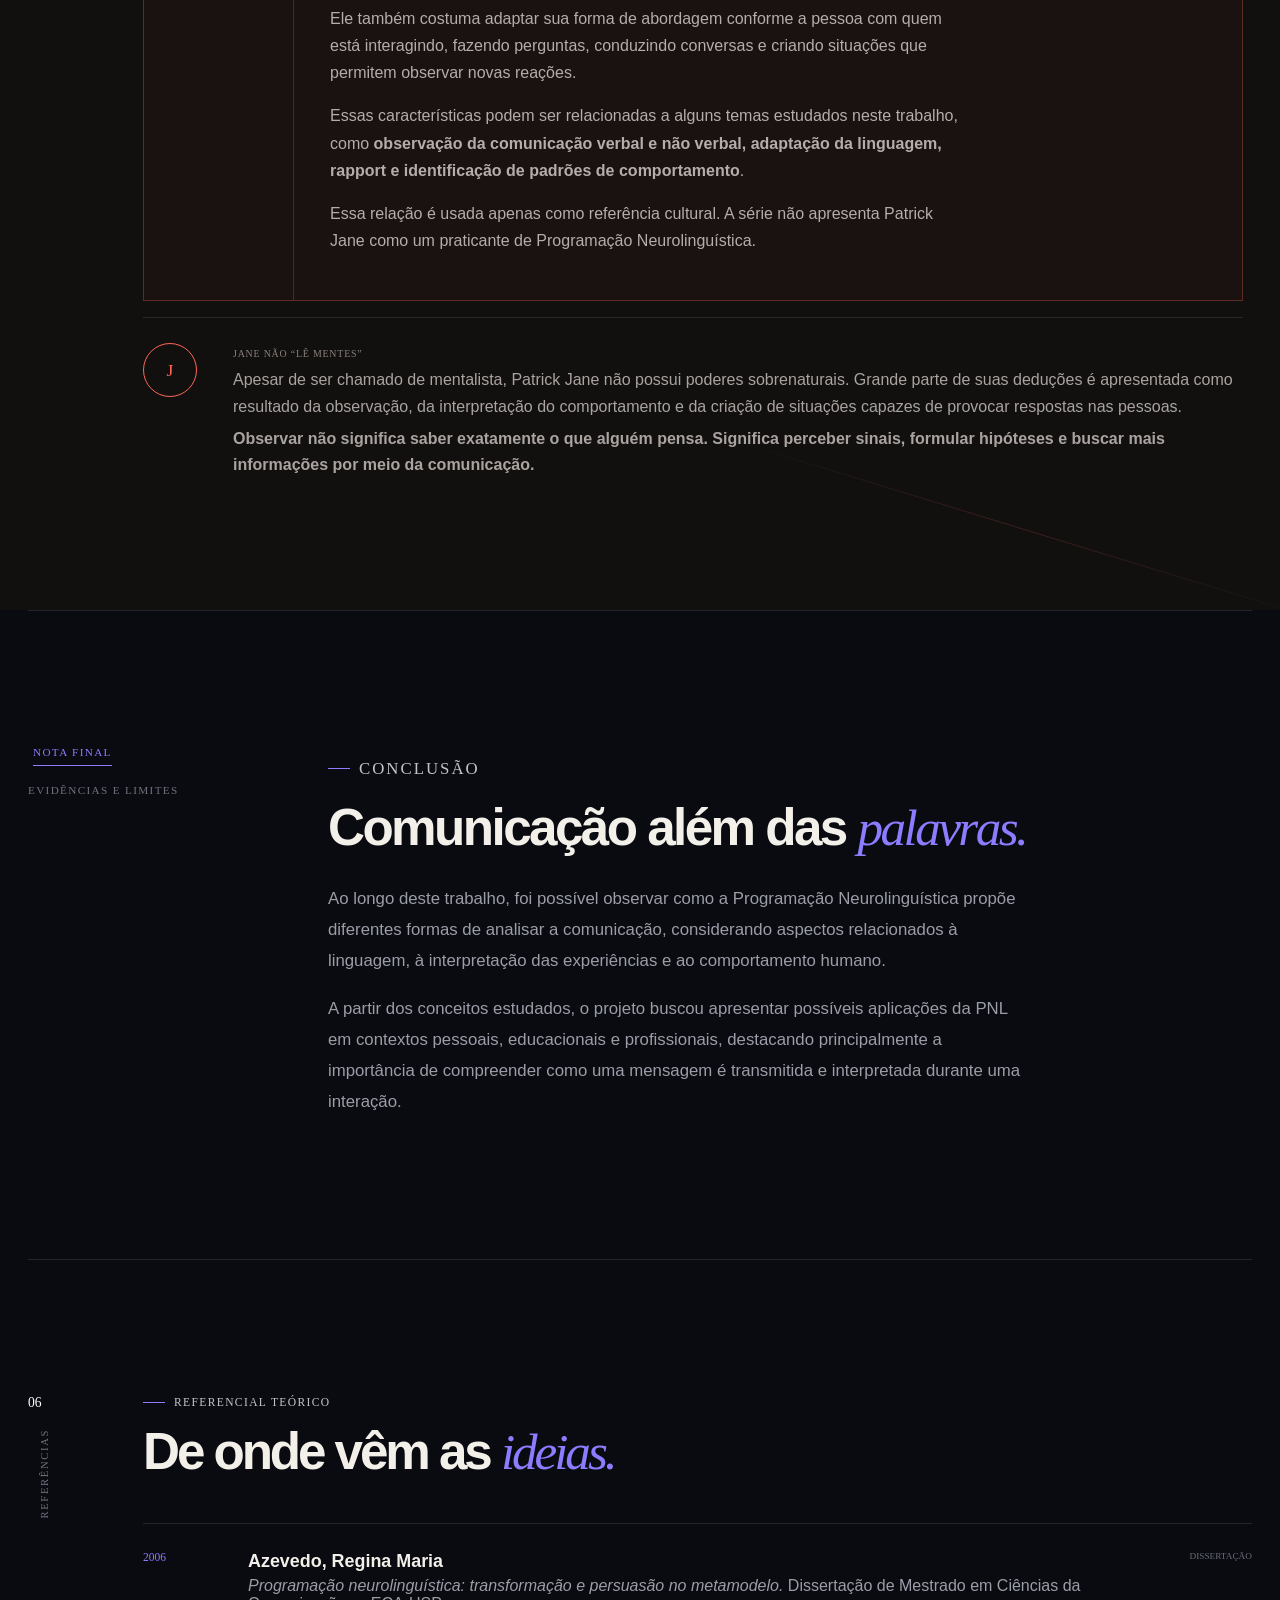
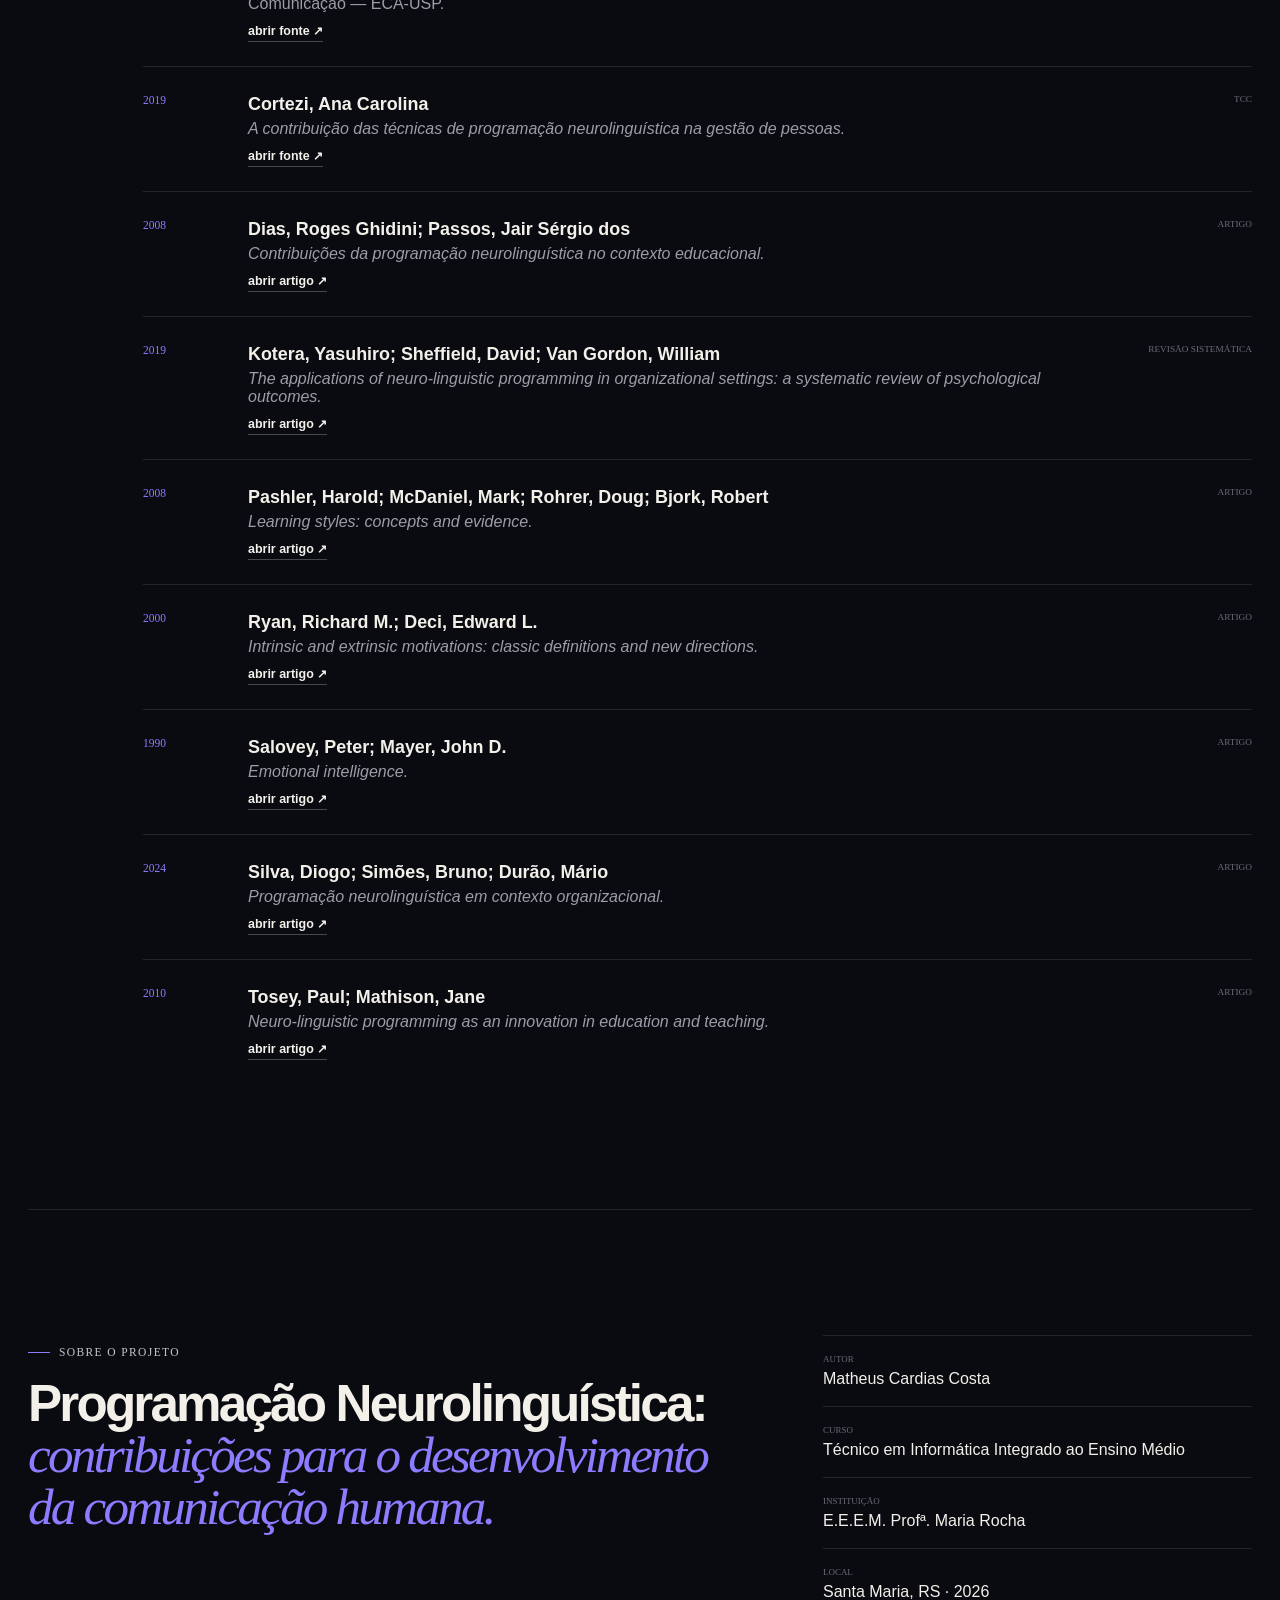
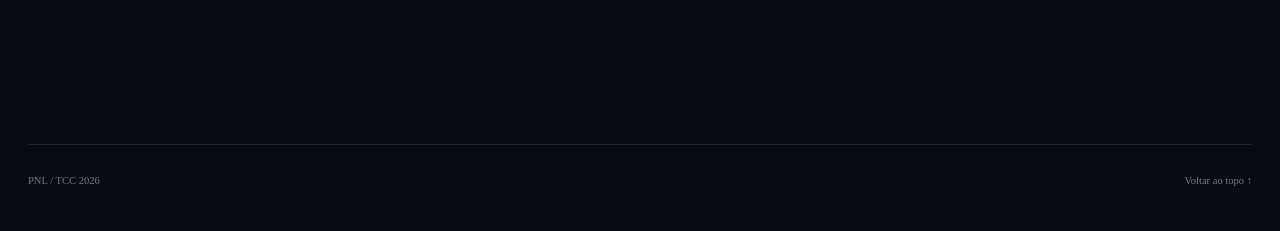
==== commit de74d3e0: "refs" ====
--- a/index.html
+++ b/index.html
@@ -512,7 +512,6 @@
         </div>
         <div class="evidence-content">
 
-      <!-- NOTA FINAL -->
         <div
         class="evidence-panel active"
         data-evidence-panel="final"
@@ -538,7 +537,6 @@
       </p>
     </div>
 
-    <!-- EVIDÊNCIAS E LIMITES -->
     <div
       class="evidence-panel"
       data-evidence-panel="limites"
@@ -576,99 +574,172 @@
         </div>
 
         <div class="reference-list reveal">
-          <article id="ref-bandler">
-            <span>1975</span>
-            <div>
-              <h3>Bandler, Richard; Grinder, John</h3>
-              <p>
-                <em>The Structure of Magic I: A Book About Language and Therapy.</em>
-              </p>
-            </div>
-            <small>LIVRO</small>
-          </article>
-          <article>
-            <span>2006</span>
-            <div>
-              <h3>Azevedo, Regina Maria</h3>
-              <p>
-                <em>Programação Neurolinguística: transformação e persuasão no metamodelo.</em>
-                ECA-USP.
-              </p>
-              <a
-                href="https://teses.usp.br/teses/disponiveis/27/27142/tde-01122006-173633/pt-br.html"
-                target="_blank"
-                rel="noopener noreferrer"
-                >abrir fonte ↗</a
-              >
-            </div>
-            <small>DISSERTAÇÃO</small>
-          </article>
-          <article id="ref-educacao">
-            <span>2008</span>
-            <div>
-              <h3>Dias, Roges Ghidini; Passos, Jair Sérgio dos</h3>
-              <p>
-                <em>Contribuições da Programação Neurolinguística no contexto educacional.</em>
-              </p>
-              <a
-                href="https://www.revistasuninter.com/intersaberes/index.php/revista/article/view/125"
-                target="_blank"
-                rel="noopener noreferrer"
-                >abrir artigo ↗</a
-              >
-            </div>
-            <small>ARTIGO</small>
-          </article>
-          <article>
-            <span>2010</span>
-            <div>
-              <h3>Tosey, Paul; Mathison, Jane</h3>
-              <p>
-                <em>Neuro-linguistic programming as an innovation in education and teaching.</em>
-              </p>
-              <a
-                href="https://openresearch.surrey.ac.uk/esploro/outputs/journalArticle/Neuro-linguistic-programming-as-an-innovation-in-education-and-teaching/99515504202346"
-                target="_blank"
-                rel="noopener noreferrer"
-                >abrir artigo ↗</a
-              >
-            </div>
-            <small>ARTIGO</small>
-          </article>
-          <article>
-            <span>2024</span>
-            <div>
-              <h3>Marcon, M.; Antoniolli Junior, P. C.; Giehl, G. L.</h3>
-              <p>
-                <em>Programação Neurolinguística (PNL): análise do sistema representacional dos acadêmicos e docentes.</em>
-              </p>
-              <a
-                href="https://periodicos.ufsc.br/index.php/gual/article/view/96017"
-                target="_blank"
-                rel="noopener noreferrer"
-                >abrir artigo ↗</a
-              >
-            </div>
-            <small>ARTIGO</small>
-          </article>
-          <article>
-            <span>2008</span>
-            <div>
-              <h3>O Mentalista — 2008</h3>
-              <p>Referência cultural utilizada no projeto.</p>
-              <a
-                href="https://www.adorocinema.com/series/serie-3905/"
-                target="_blank"
-                rel="noopener noreferrer"
-                >ver resumo ↗</a
-              >
-            </div>
-            <small>AUDIOVISUAL</small>
-          </article>
-        </div>
-      </section>
-
-      
+
+  <article>
+    <span>2006</span>
+    <div>
+      <h3>Azevedo, Regina Maria</h3>
+      <p>
+        <em>Programação neurolinguística: transformação e persuasão no metamodelo.</em>
+        Dissertação de Mestrado em Ciências da Comunicação — ECA-USP.
+      </p>
+      <a
+        href="https://teses.usp.br/teses/disponiveis/27/27142/tde-01122006-173633/pt-br.html"
+        target="_blank"
+        rel="noopener noreferrer"
+      >
+        abrir fonte ↗
+      </a>
+    </div>
+    <small>DISSERTAÇÃO</small>
+  </article>
+
+  <article>
+    <span>2019</span>
+    <div>
+      <h3>Cortezi, Ana Carolina</h3>
+      <p>
+        <em>A contribuição das técnicas de programação neurolinguística na gestão de pessoas.</em>
+      </p>
+      <a
+        href="https://repositorio.pgsscogna.com.br/bitstream/123456789/27273/1/ANA_CAROLINA_CORTEZI_ATIVIDADE3.pdf"
+        target="_blank"
+        rel="noopener noreferrer"
+      >
+        abrir fonte ↗
+      </a>
+    </div>
+    <small>TCC</small>
+  </article>
+
+  <article id="ref-educacao">
+    <span>2008</span>
+    <div>
+      <h3>Dias, Roges Ghidini; Passos, Jair Sérgio dos</h3>
+      <p>
+        <em>Contribuições da programação neurolinguística no contexto educacional.</em>
+      </p>
+      <a
+        href="https://www.revistasuninter.com/intersaberes/index.php/revista/article/view/125"
+        target="_blank"
+        rel="noopener noreferrer"
+      >
+        abrir artigo ↗
+      </a>
+    </div>
+    <small>ARTIGO</small>
+  </article>
+
+  <article>
+    <span>2019</span>
+    <div>
+      <h3>Kotera, Yasuhiro; Sheffield, David; Van Gordon, William</h3>
+      <p>
+        <em>The applications of neuro-linguistic programming in organizational settings:
+        a systematic review of psychological outcomes.</em>
+      </p>
+      <a
+        href="https://onlinelibrary.wiley.com/doi/10.1002/hrdq.21334"
+        target="_blank"
+        rel="noopener noreferrer"
+      >
+        abrir artigo ↗
+      </a>
+    </div>
+    <small>REVISÃO SISTEMÁTICA</small>
+  </article>
+
+  <article>
+    <span>2008</span>
+    <div>
+      <h3>Pashler, Harold; McDaniel, Mark; Rohrer, Doug; Bjork, Robert</h3>
+      <p>
+        <em>Learning styles: concepts and evidence.</em>
+      </p>
+      <a
+        href="https://journals.sagepub.com/doi/10.1111/j.1539-6053.2009.01038.x"
+        target="_blank"
+        rel="noopener noreferrer"
+      >
+        abrir artigo ↗
+      </a>
+    </div>
+    <small>ARTIGO</small>
+  </article>
+
+  <article>
+    <span>2000</span>
+    <div>
+      <h3>Ryan, Richard M.; Deci, Edward L.</h3>
+      <p>
+        <em>Intrinsic and extrinsic motivations: classic definitions and new directions.</em>
+      </p>
+      <a
+        href="https://selfdeterminationtheory.org/wp-content/uploads/2014/04/2000_RyanDeci_IntExtDefs.pdf"
+        target="_blank"
+        rel="noopener noreferrer"
+      >
+        abrir artigo ↗
+      </a>
+    </div>
+    <small>ARTIGO</small>
+  </article>
+
+  <article>
+    <span>1990</span>
+    <div>
+      <h3>Salovey, Peter; Mayer, John D.</h3>
+      <p>
+        <em>Emotional intelligence.</em>
+      </p>
+      <a
+        href="https://scholars.unh.edu/psych_facpub/450/"
+        target="_blank"
+        rel="noopener noreferrer"
+      >
+        abrir artigo ↗
+      </a>
+    </div>
+    <small>ARTIGO</small>
+  </article>
+
+  <article>
+    <span>2024</span>
+    <div>
+      <h3>Silva, Diogo; Simões, Bruno; Durão, Mário</h3>
+      <p>
+        <em>Programação neurolinguística em contexto organizacional.</em>
+      </p>
+      <a
+        href="https://recima21.com.br/index.php/recima21/article/view/5439"
+        target="_blank"
+        rel="noopener noreferrer"
+      >
+        abrir artigo ↗
+      </a>
+    </div>
+    <small>ARTIGO</small>
+  </article>
+
+ 
+  <article>
+    <span>2010</span>
+    <div>
+      <h3>Tosey, Paul; Mathison, Jane</h3>
+      <p>
+        <em>Neuro-linguistic programming as an innovation in education and teaching.</em>
+      </p>
+      <a
+        href="https://openresearch.surrey.ac.uk/esploro/outputs/journalArticle/Neuro-linguistic-programming-as-an-innovation-in-education-and-teaching/99515504202346"
+        target="_blank"
+        rel="noopener noreferrer"
+      >
+        abrir artigo ↗
+      </a>
+    </div>
+    <small>ARTIGO</small>
+  </article>
+      </section>
 
       <section class="section project-section reveal">
         <div>
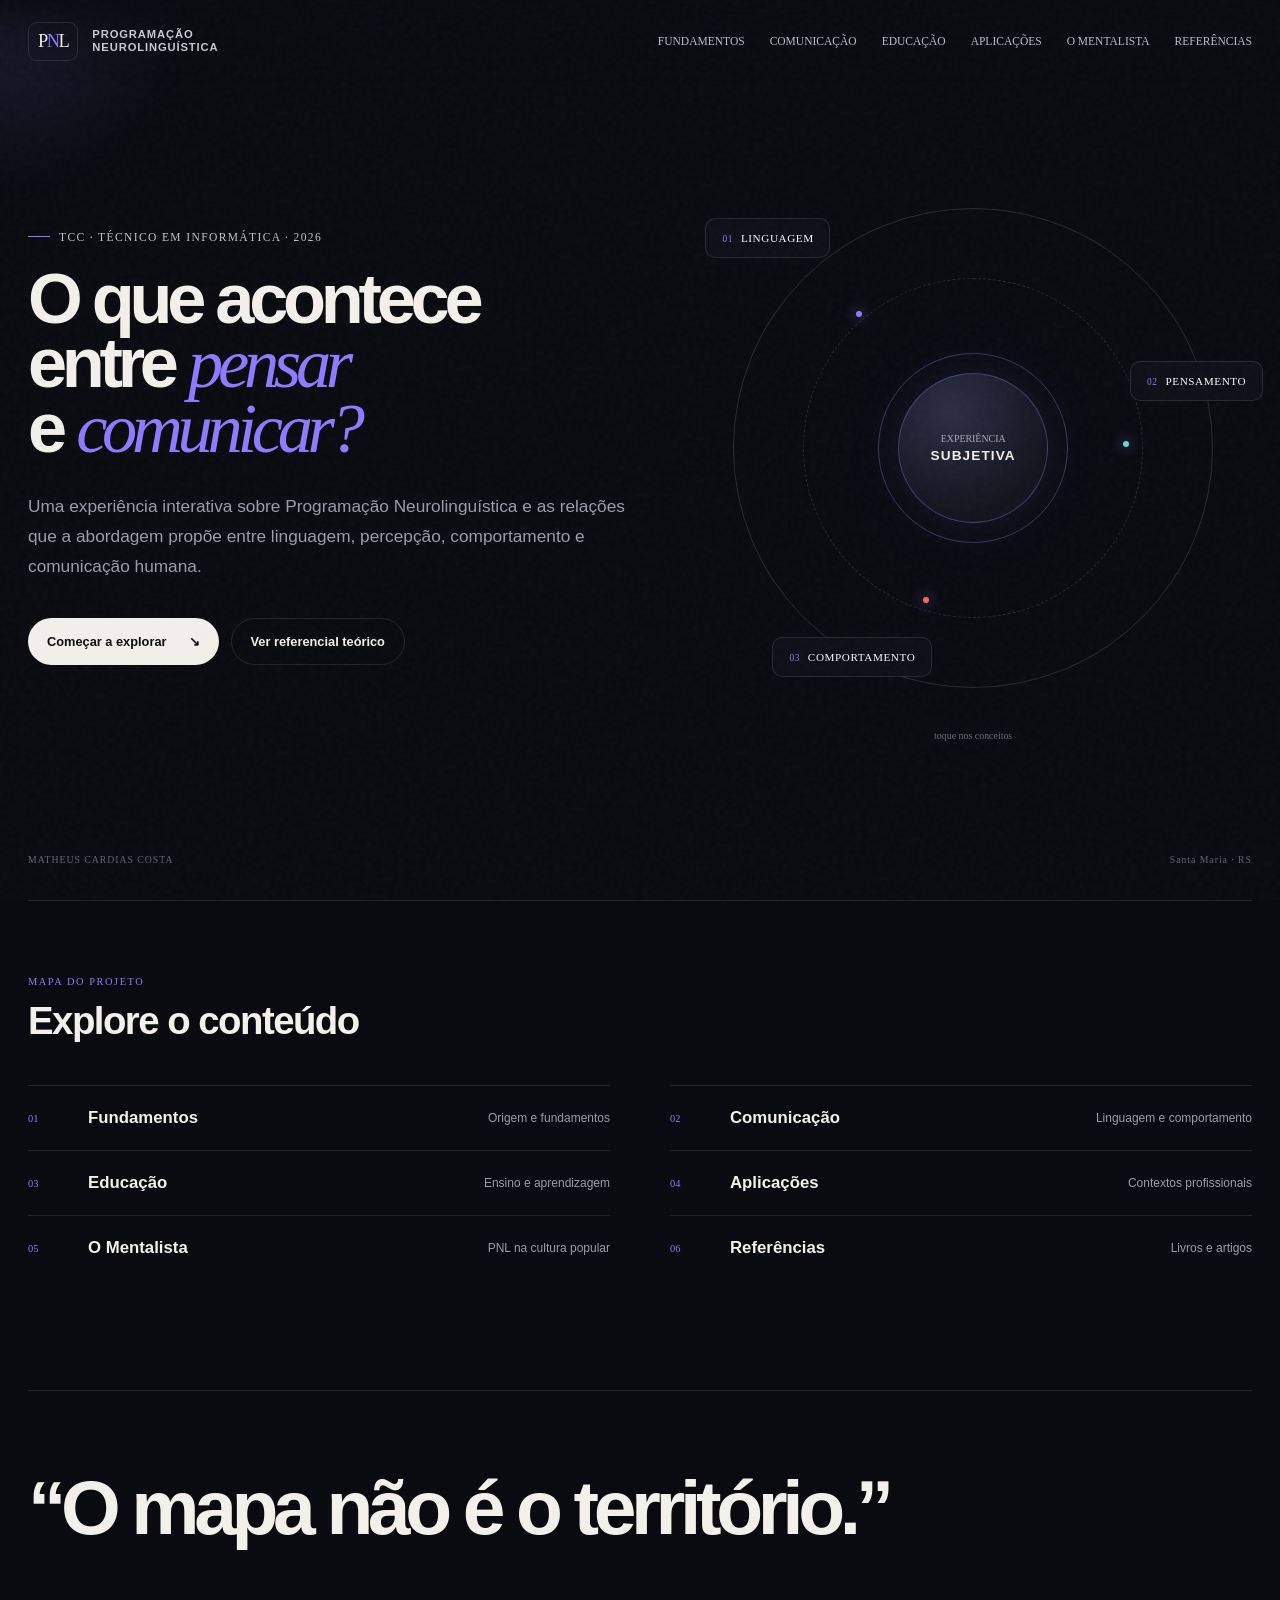
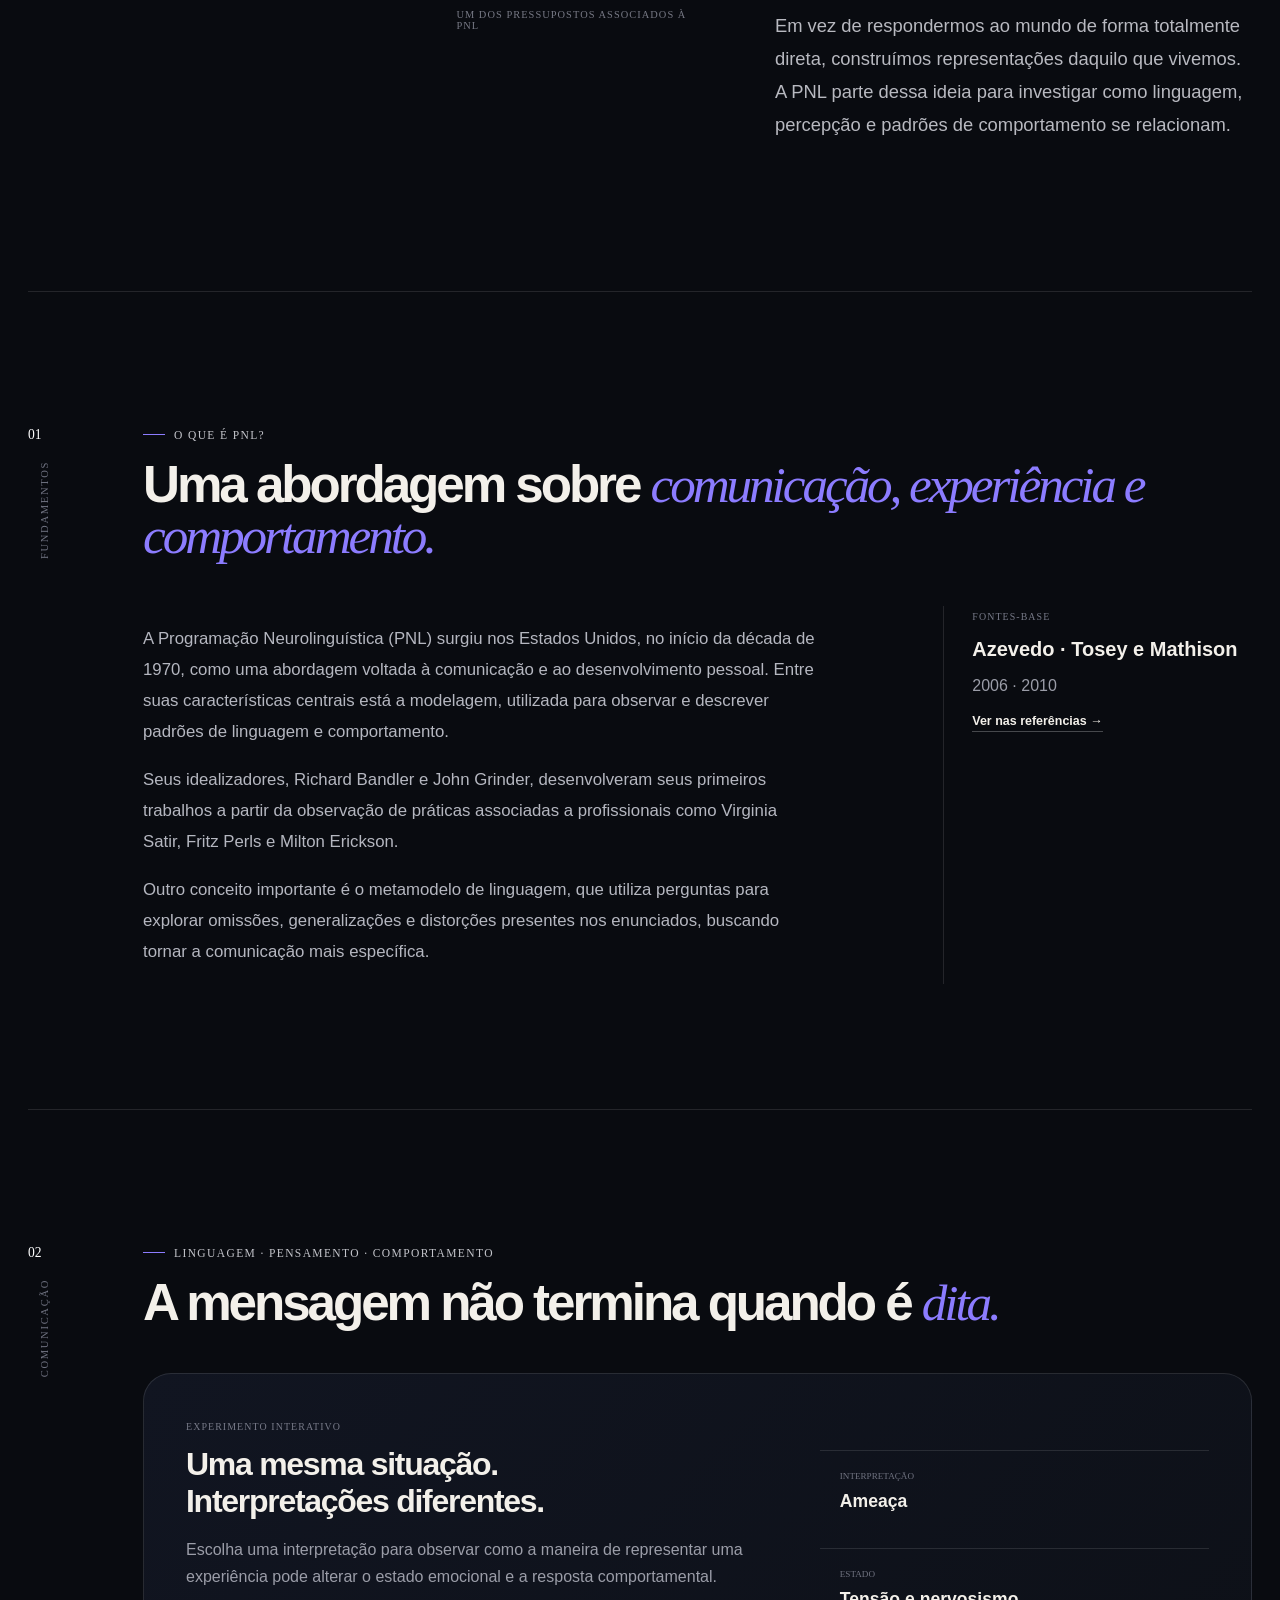
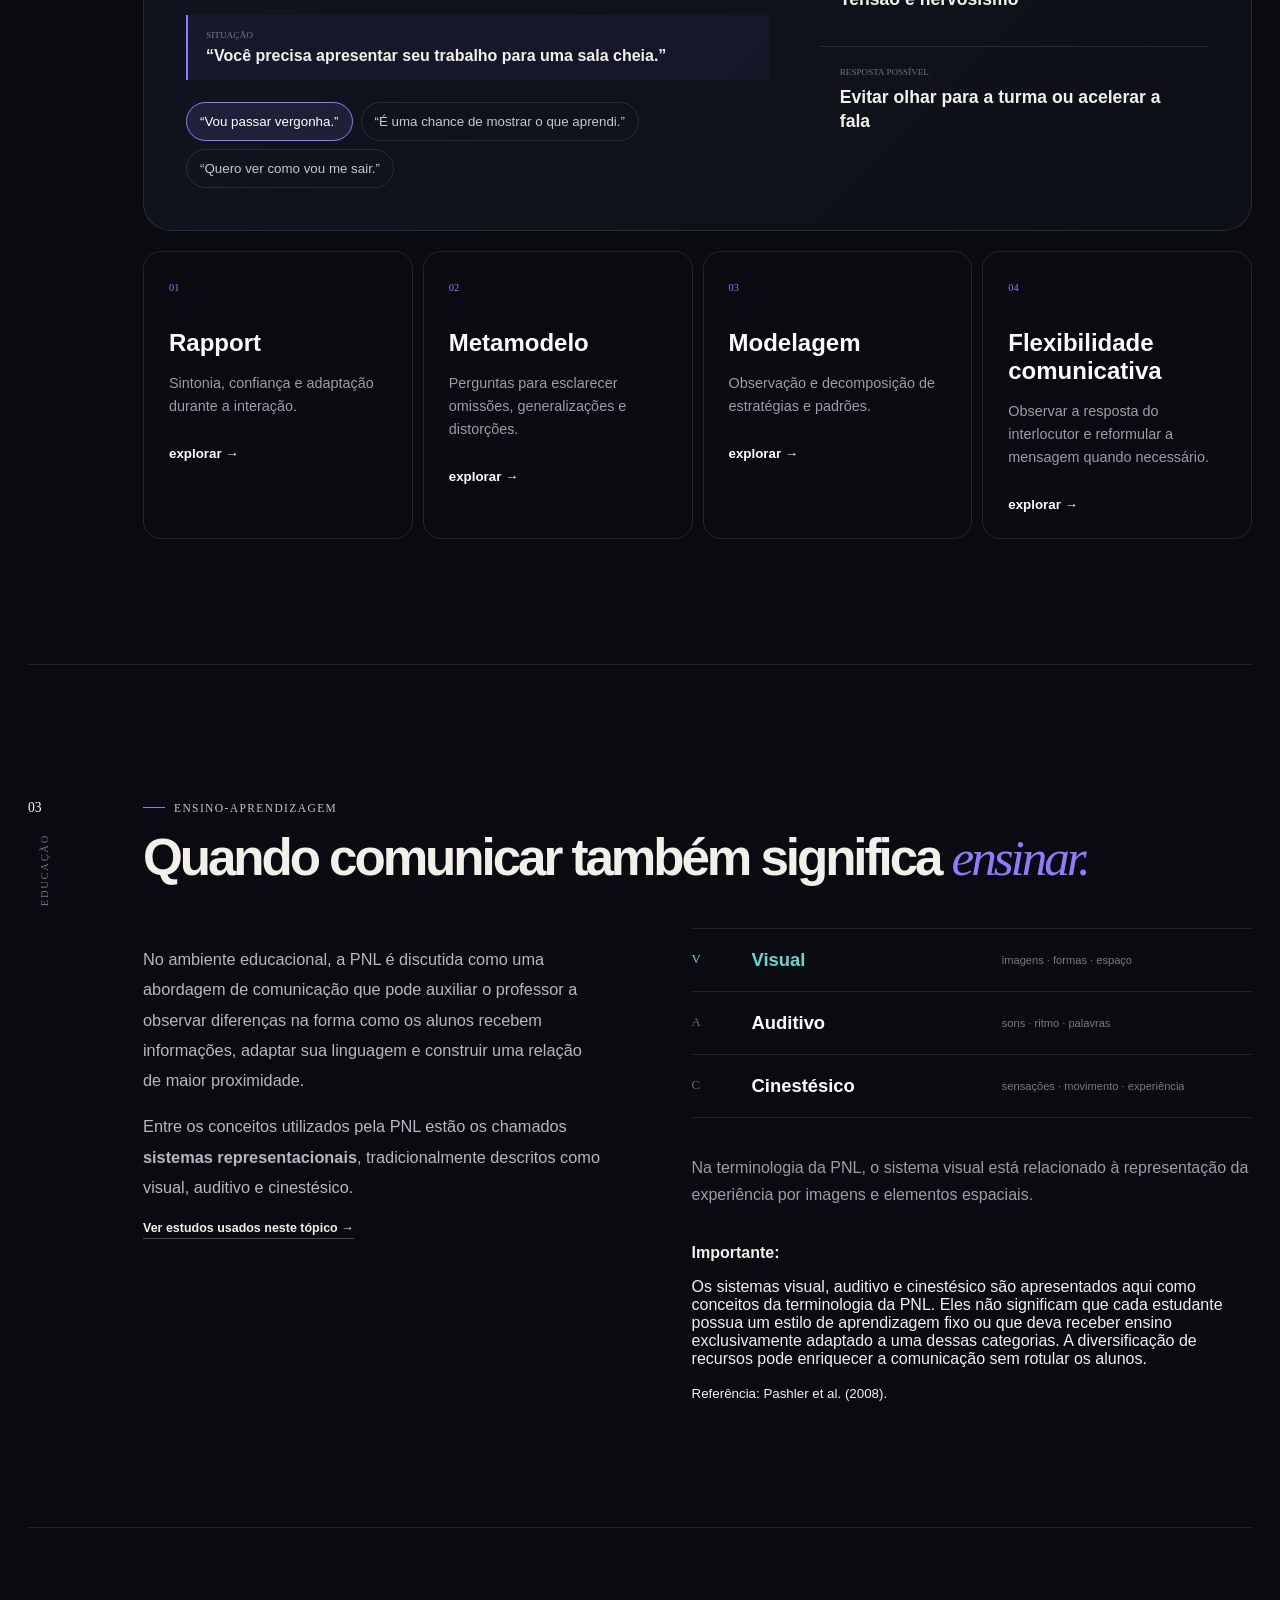
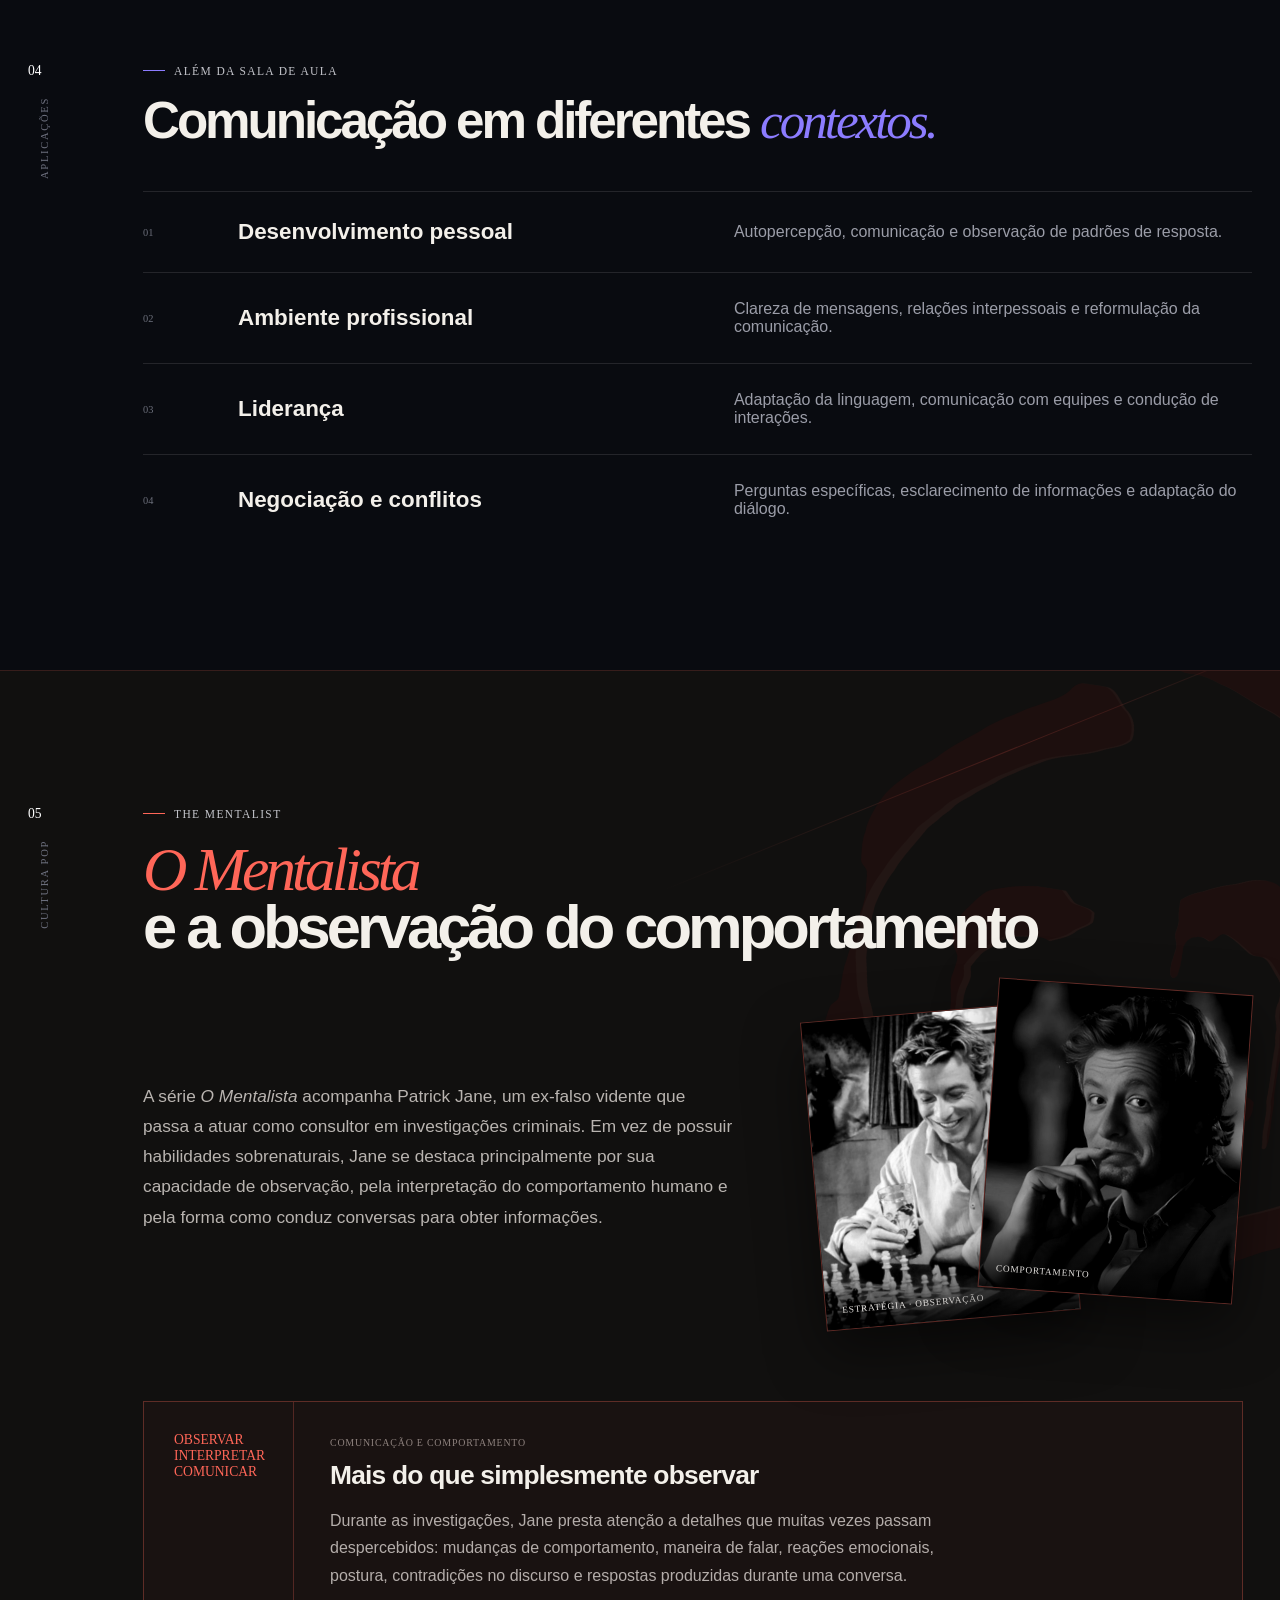
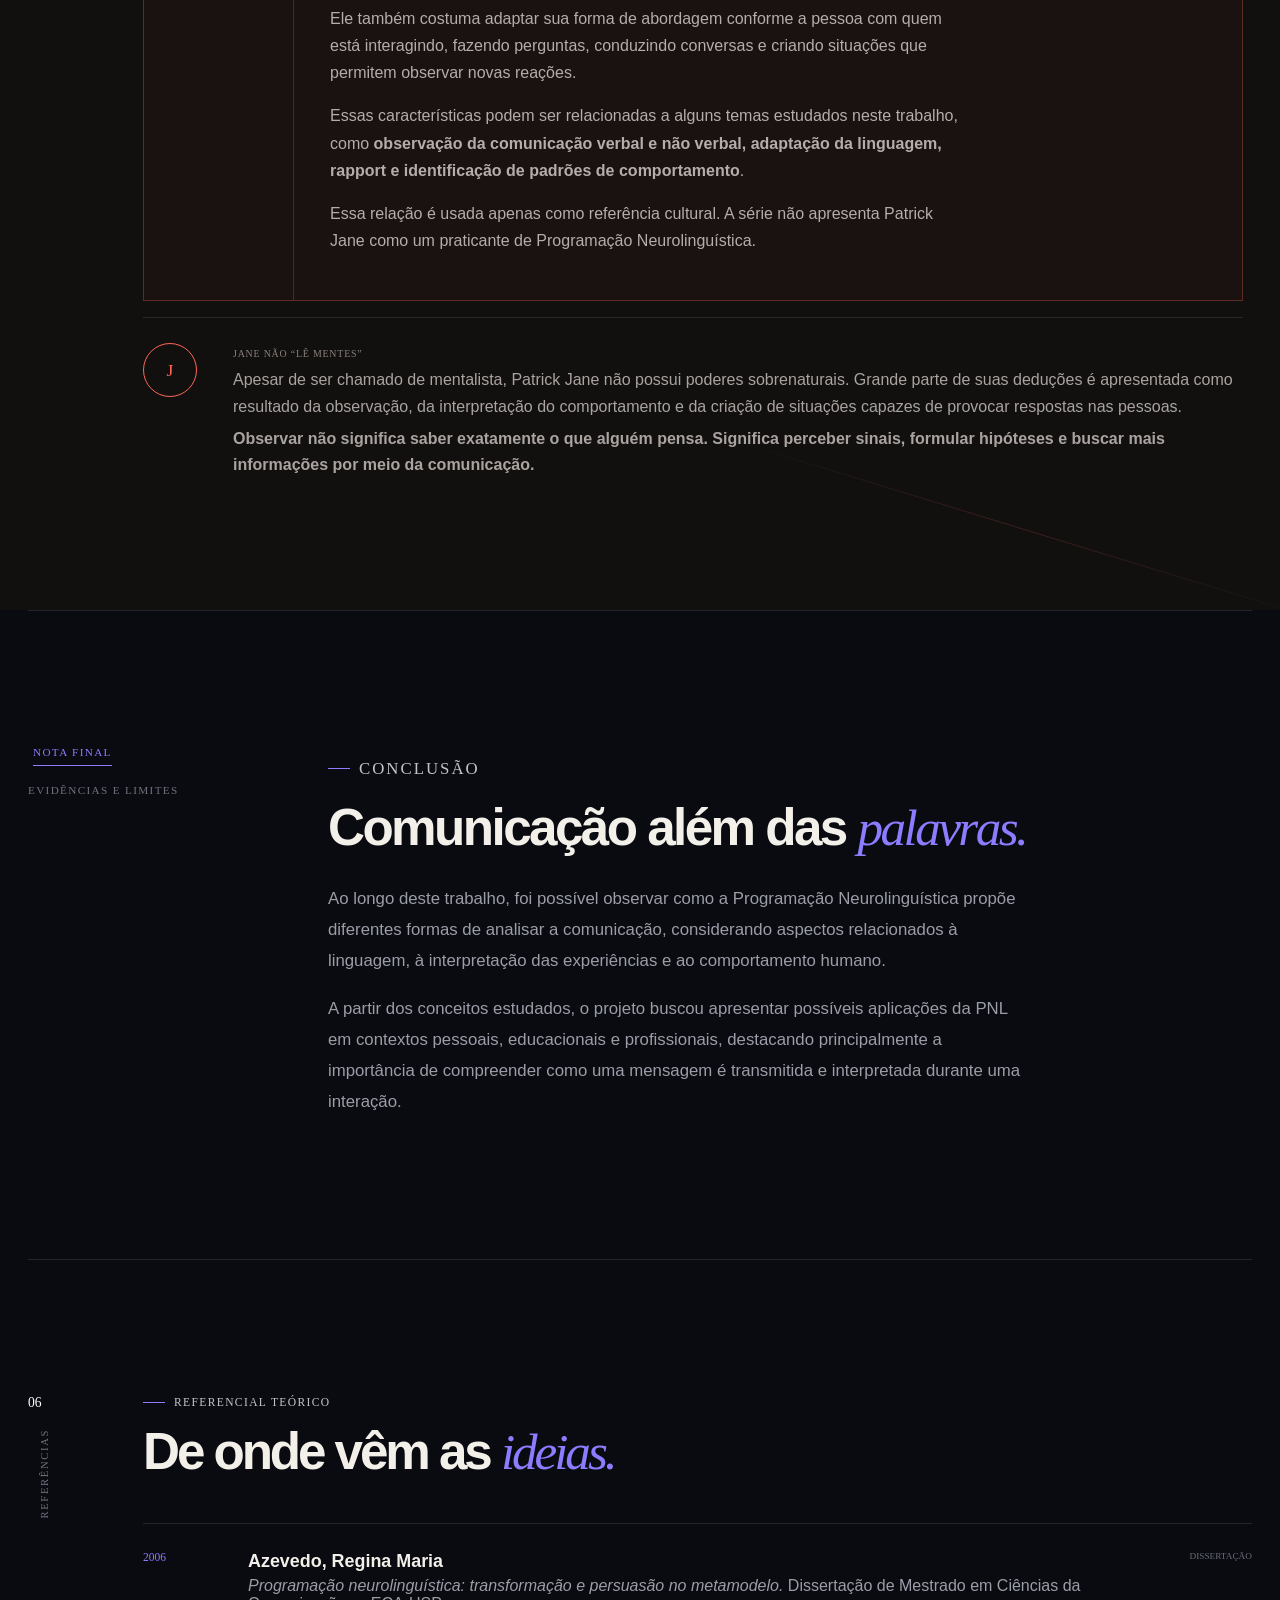
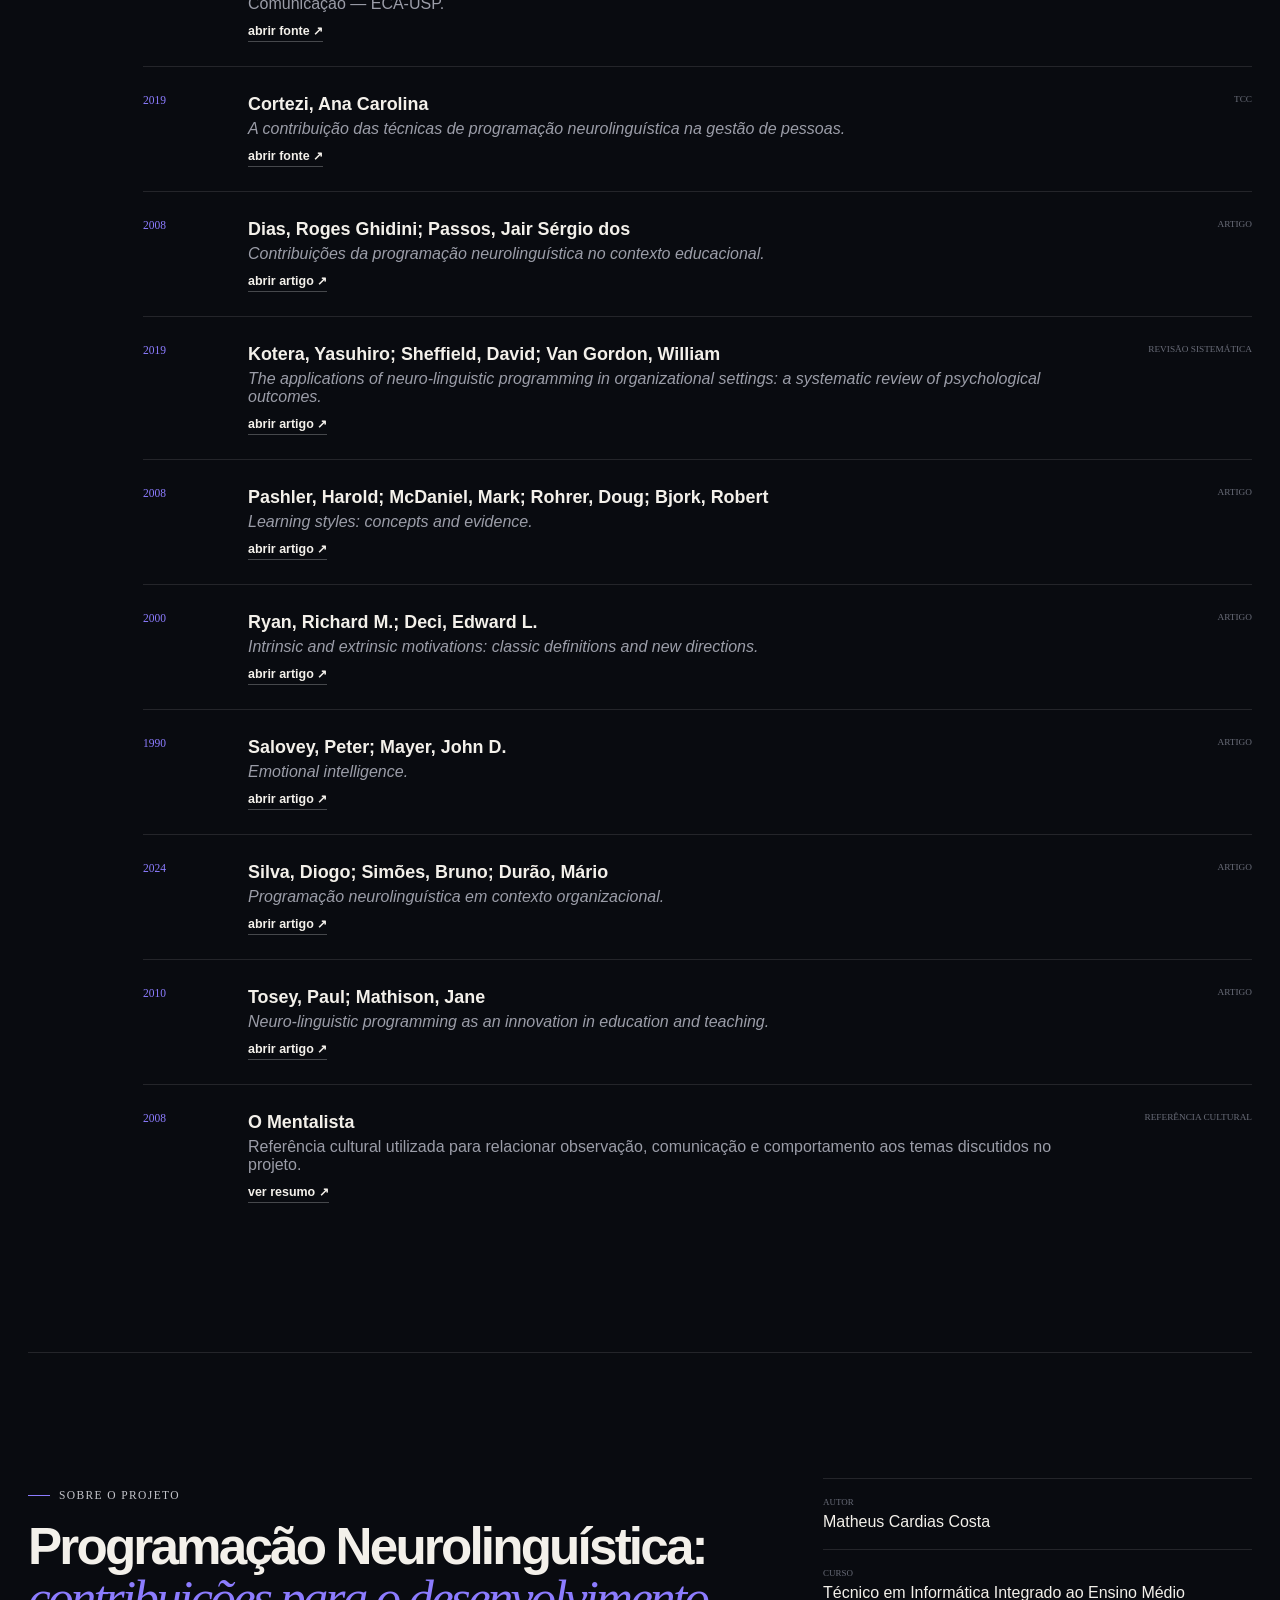
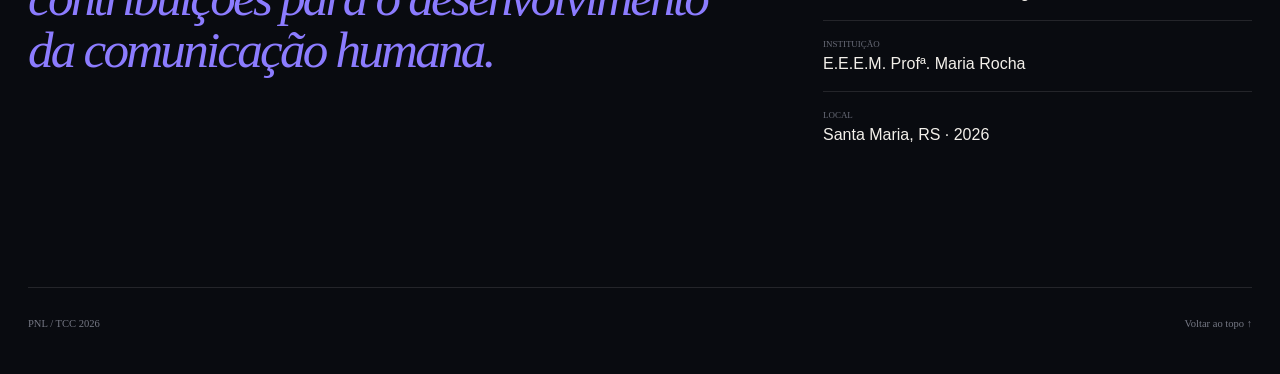
==== commit 28357a6c: "fechando divs e etc" ====
--- a/index.html
+++ b/index.html
@@ -277,7 +277,7 @@
             <p>Observação e decomposição de estratégias e padrões.</p>
             <button>explorar →</button>
           </article>
-          <article class="tool-card reveal" data-tech="reenquadramento">
+          <article class="tool-card reveal" data-tech="flexibilidade">
             <span>04</span>
             <h3>Flexibilidade comunicativa</h3>
             <p>Observar a resposta do interlocutor e reformular a mensagem quando necessário.</p>
@@ -342,6 +342,7 @@
               </p>
               <small> Referência: Pashler et al. (2008). </small>
             </div>
+          </div> 
         </div>
       </section>
 
@@ -379,7 +380,7 @@
           </article>
           <article>
             <span>04</span>
-            <h3>Negociação e Conflitos</h3>
+            <h3>Negociação e conflitos</h3>
             <p>
               Perguntas específicas, esclarecimento de informações e adaptação do diálogo.
             </p>
@@ -721,8 +722,7 @@
     <small>ARTIGO</small>
   </article>
 
- 
-  <article>
+    <article>
     <span>2010</span>
     <div>
       <h3>Tosey, Paul; Mathison, Jane</h3>
@@ -738,7 +738,27 @@
       </a>
     </div>
     <small>ARTIGO</small>
-  </article>
+    </article>
+
+      <article>
+  <span>2008</span>
+  <div>
+    <h3>O Mentalista</h3>
+    <p>
+      Referência cultural utilizada para relacionar observação,
+      comunicação e comportamento aos temas discutidos no projeto.
+    </p>
+    <a
+      href="https://www.adorocinema.com/series/serie-3905/"
+      target="_blank"
+      rel="noopener noreferrer"
+    >
+      ver resumo ↗
+    </a>
+  </div>
+  <small>REFERÊNCIA CULTURAL</small>
+      </article>
+      </div>
       </section>
 
       <section class="section project-section reveal">
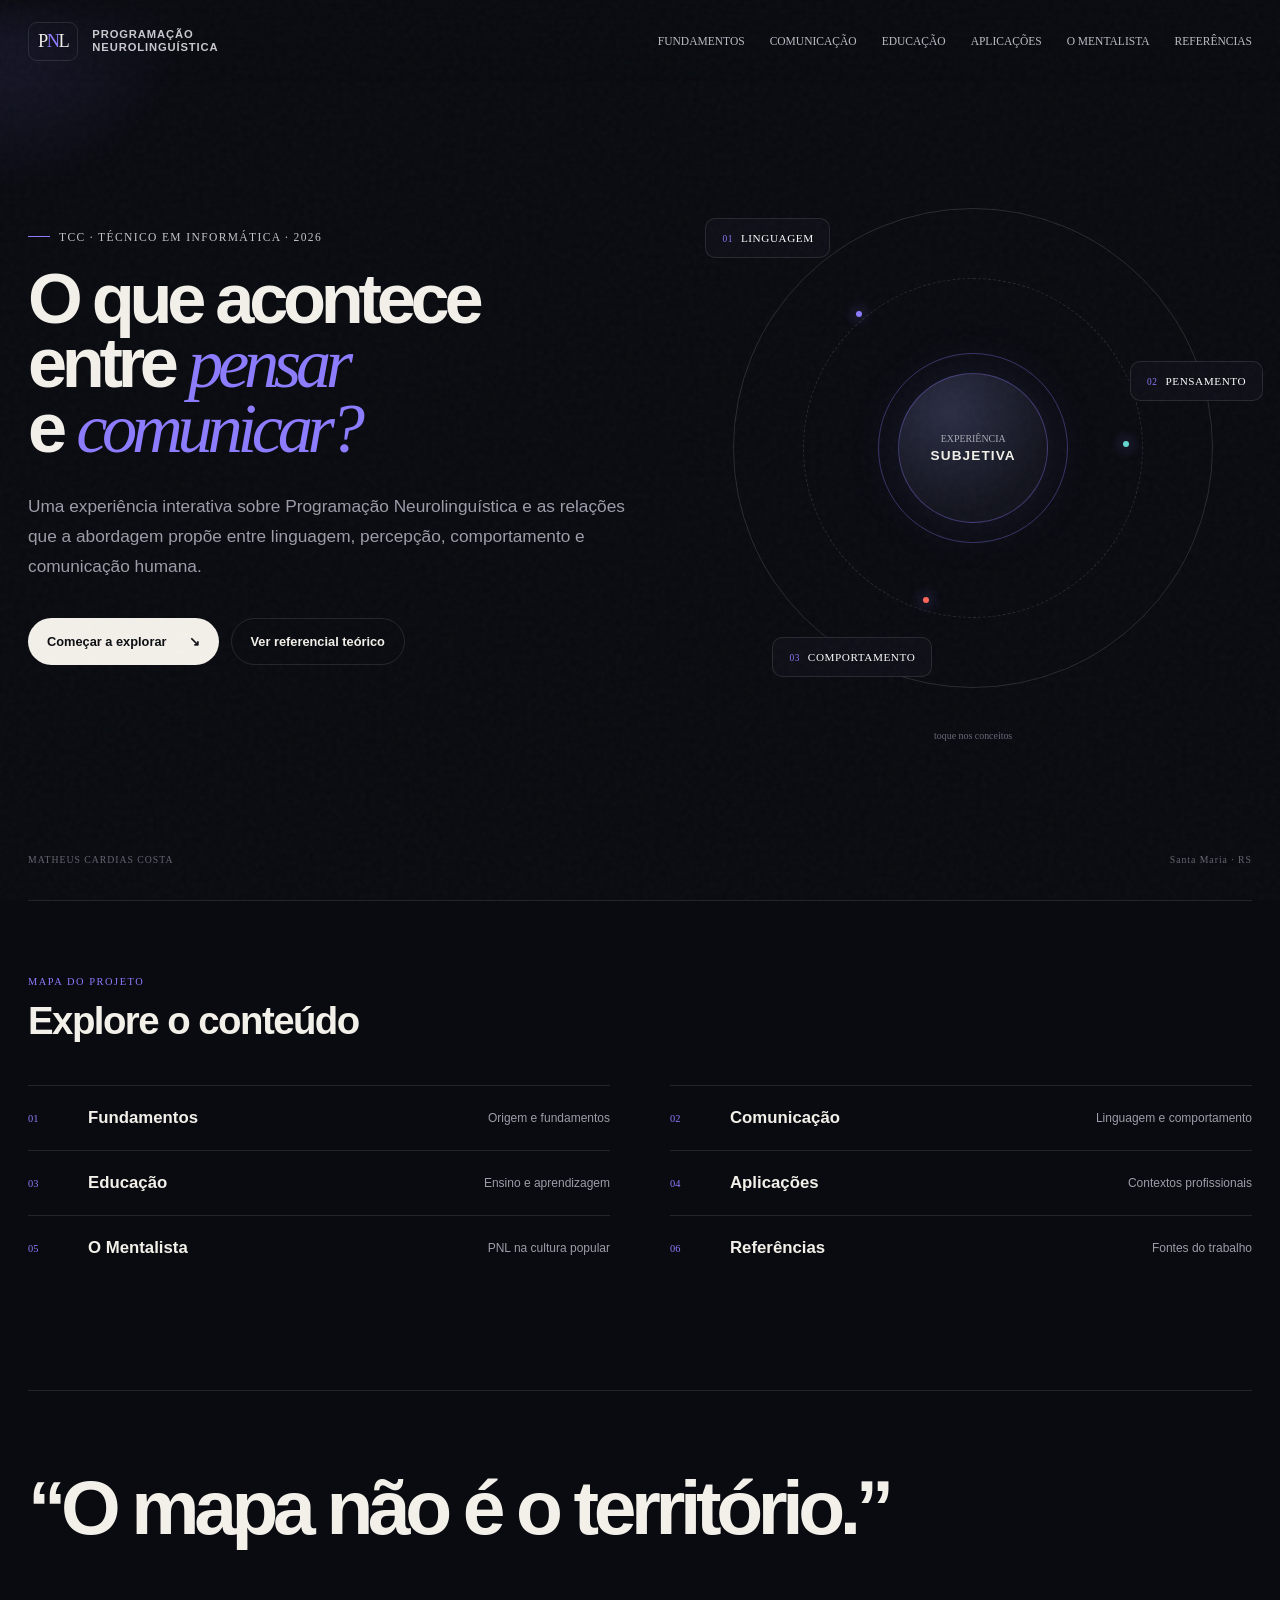
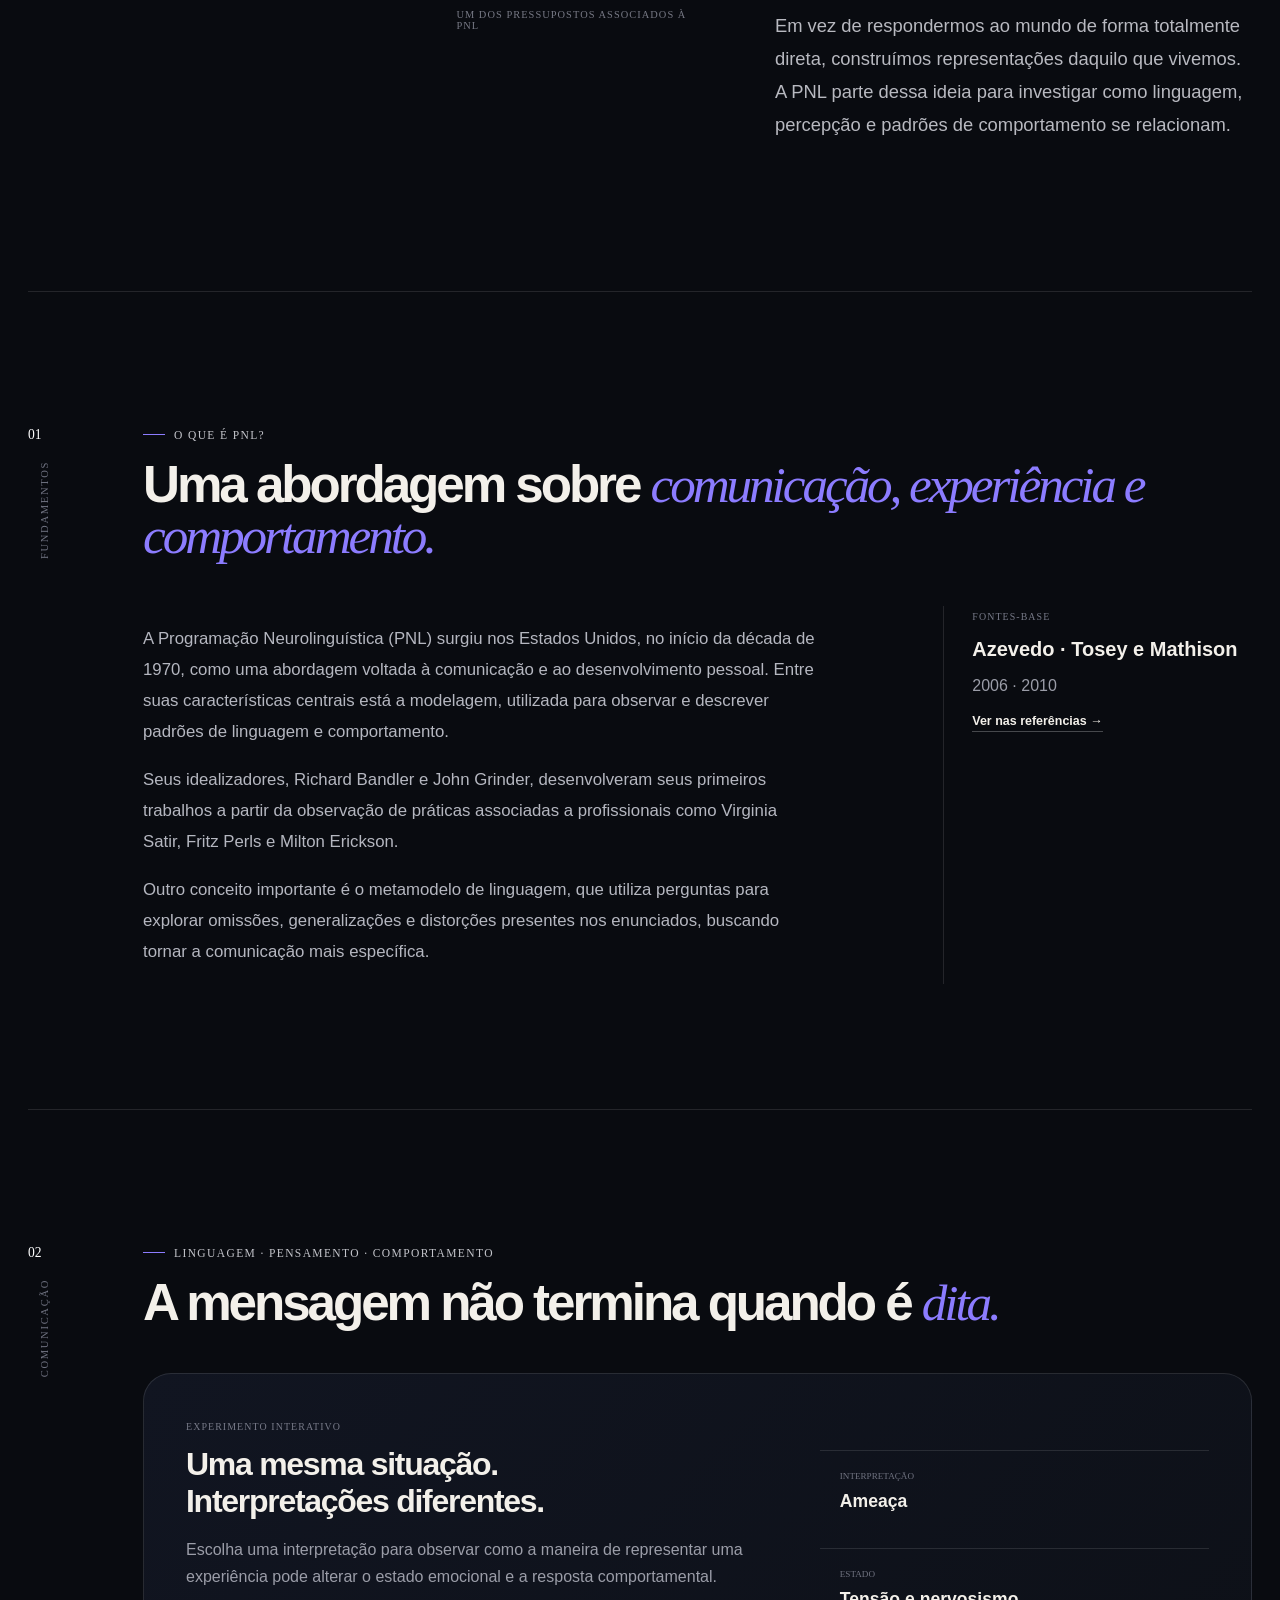
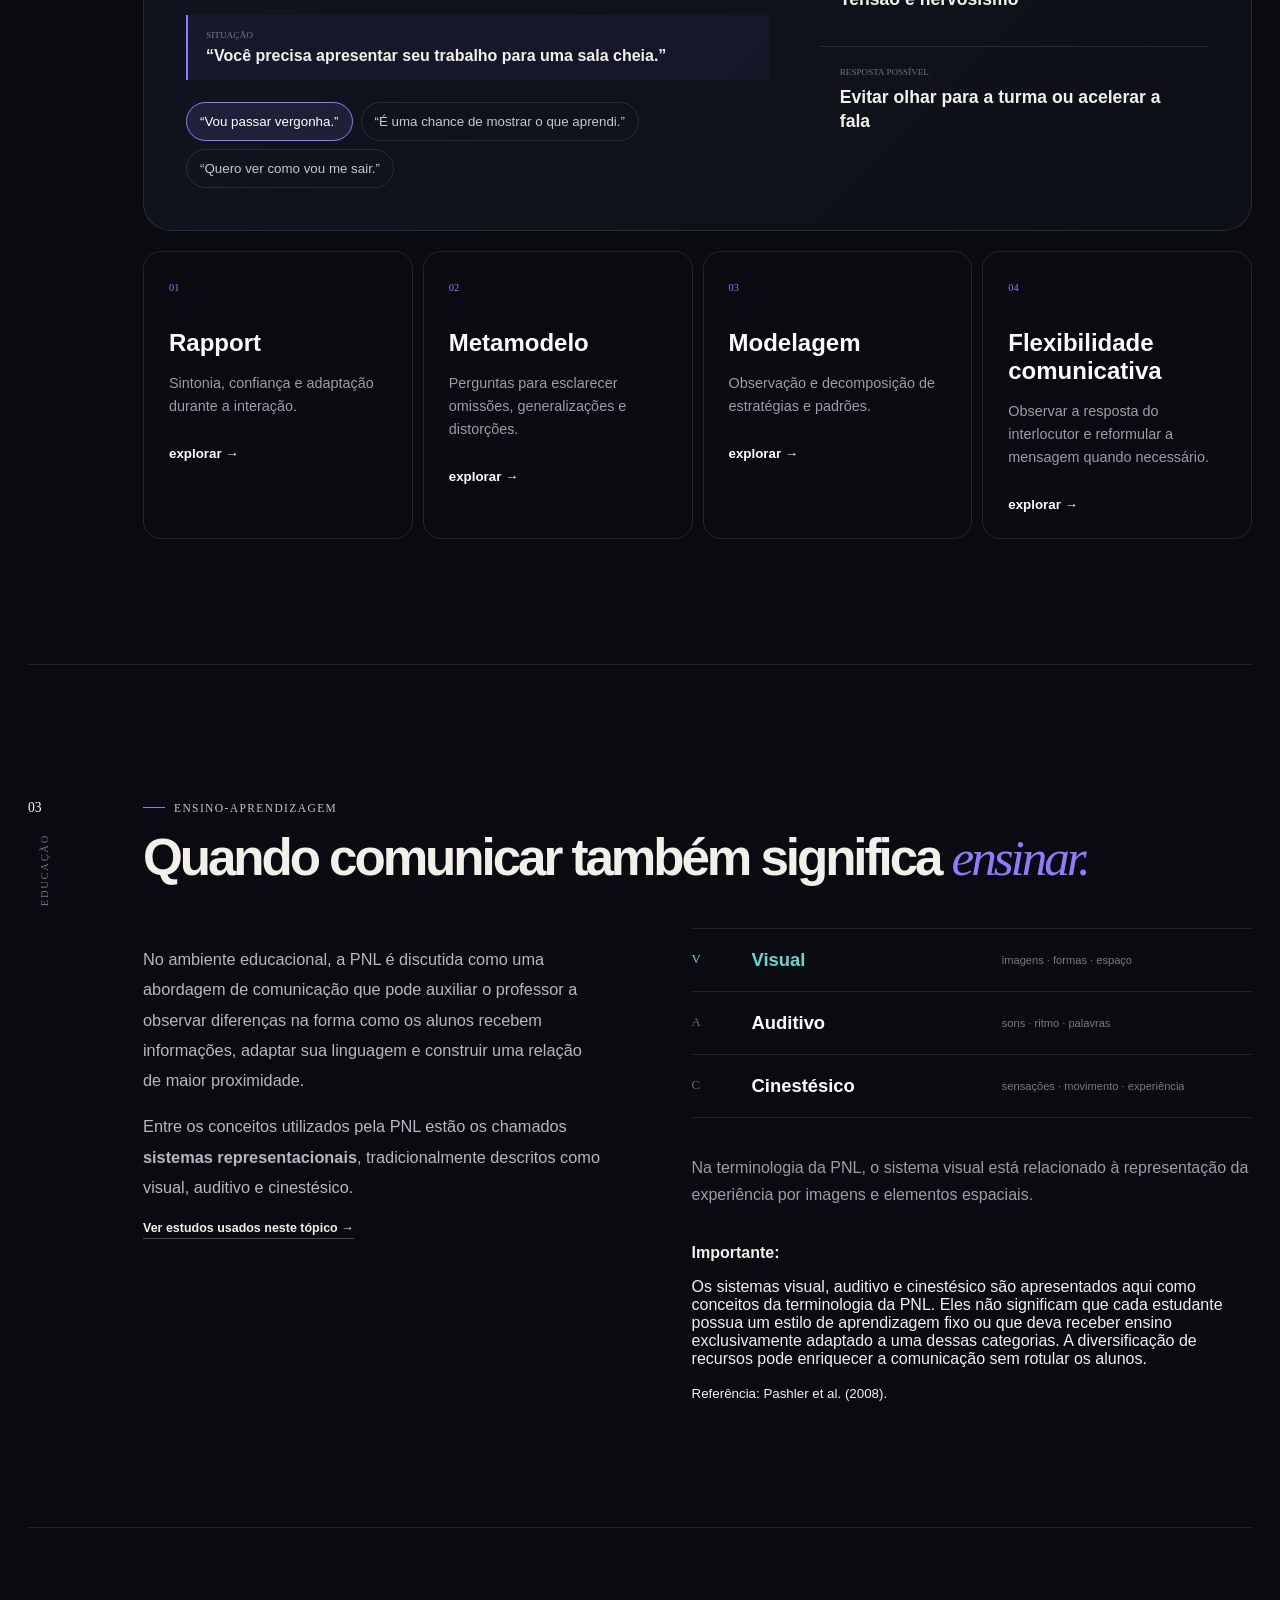
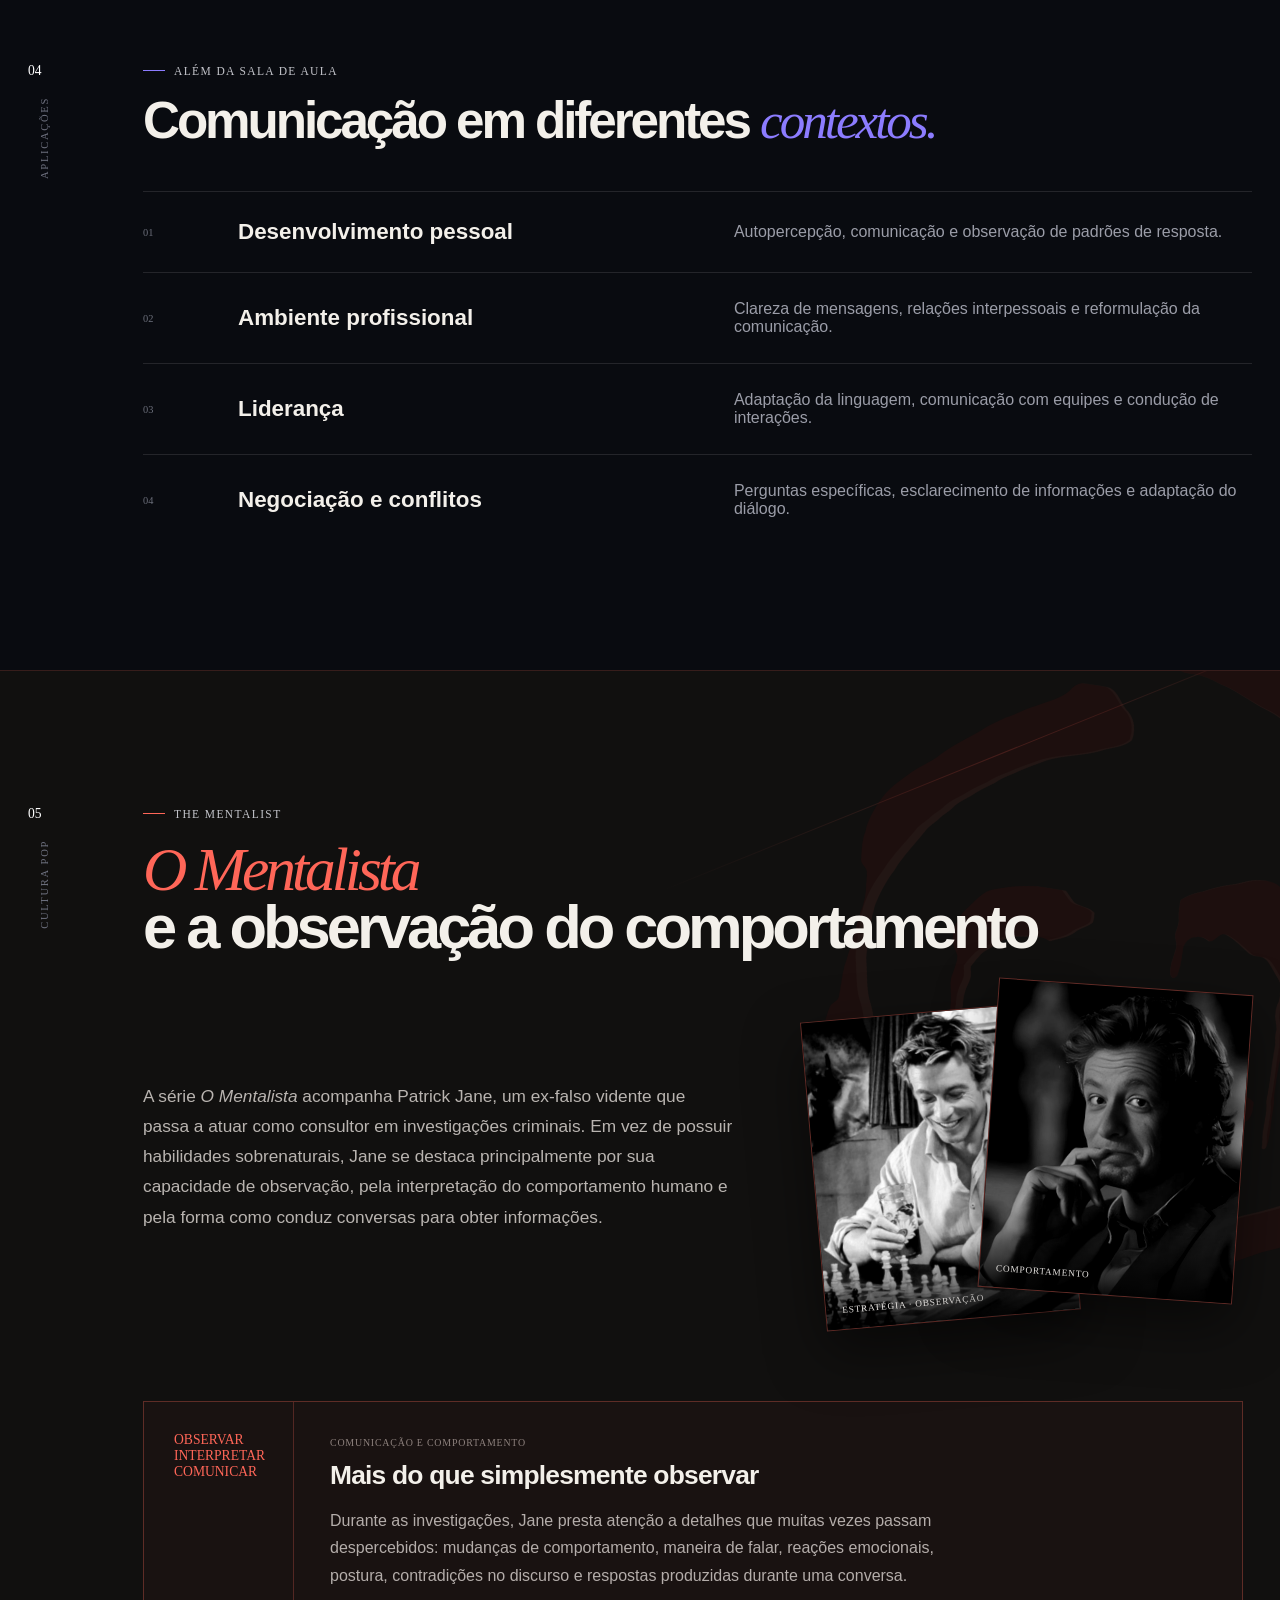
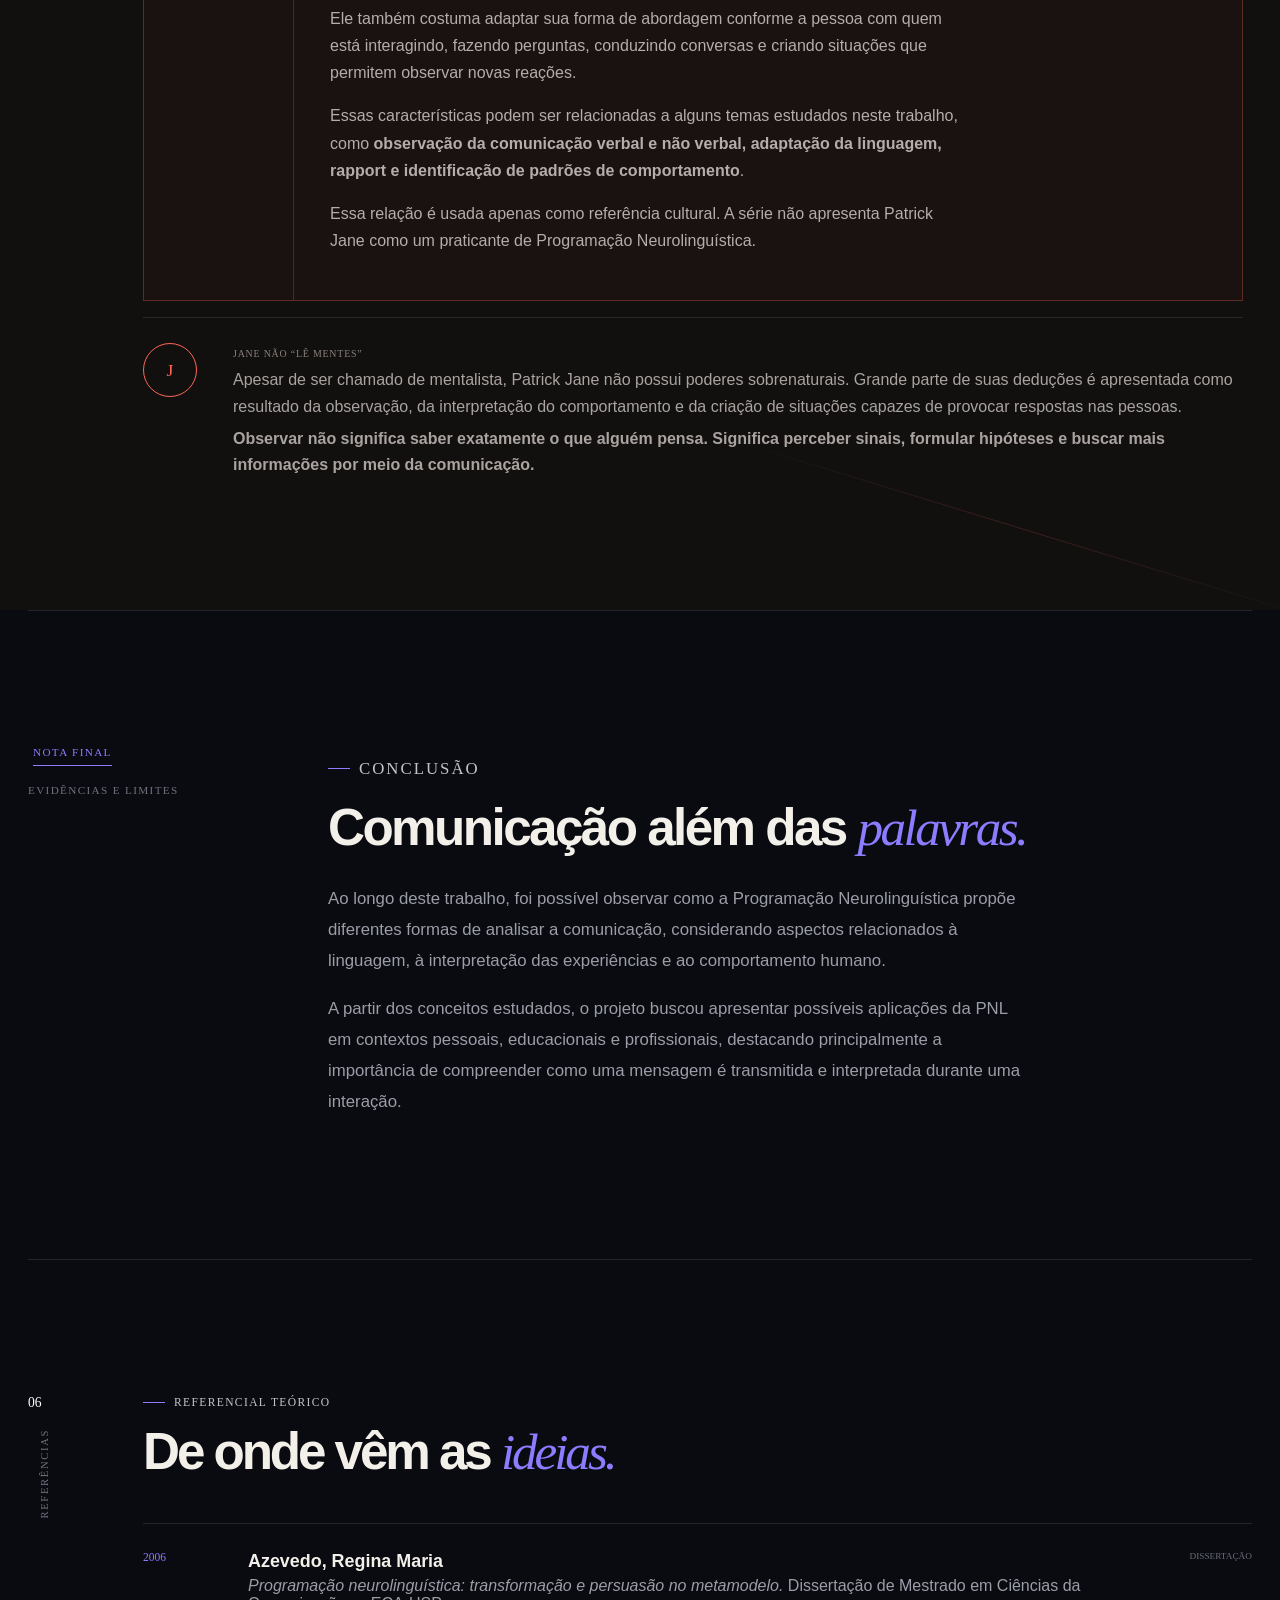
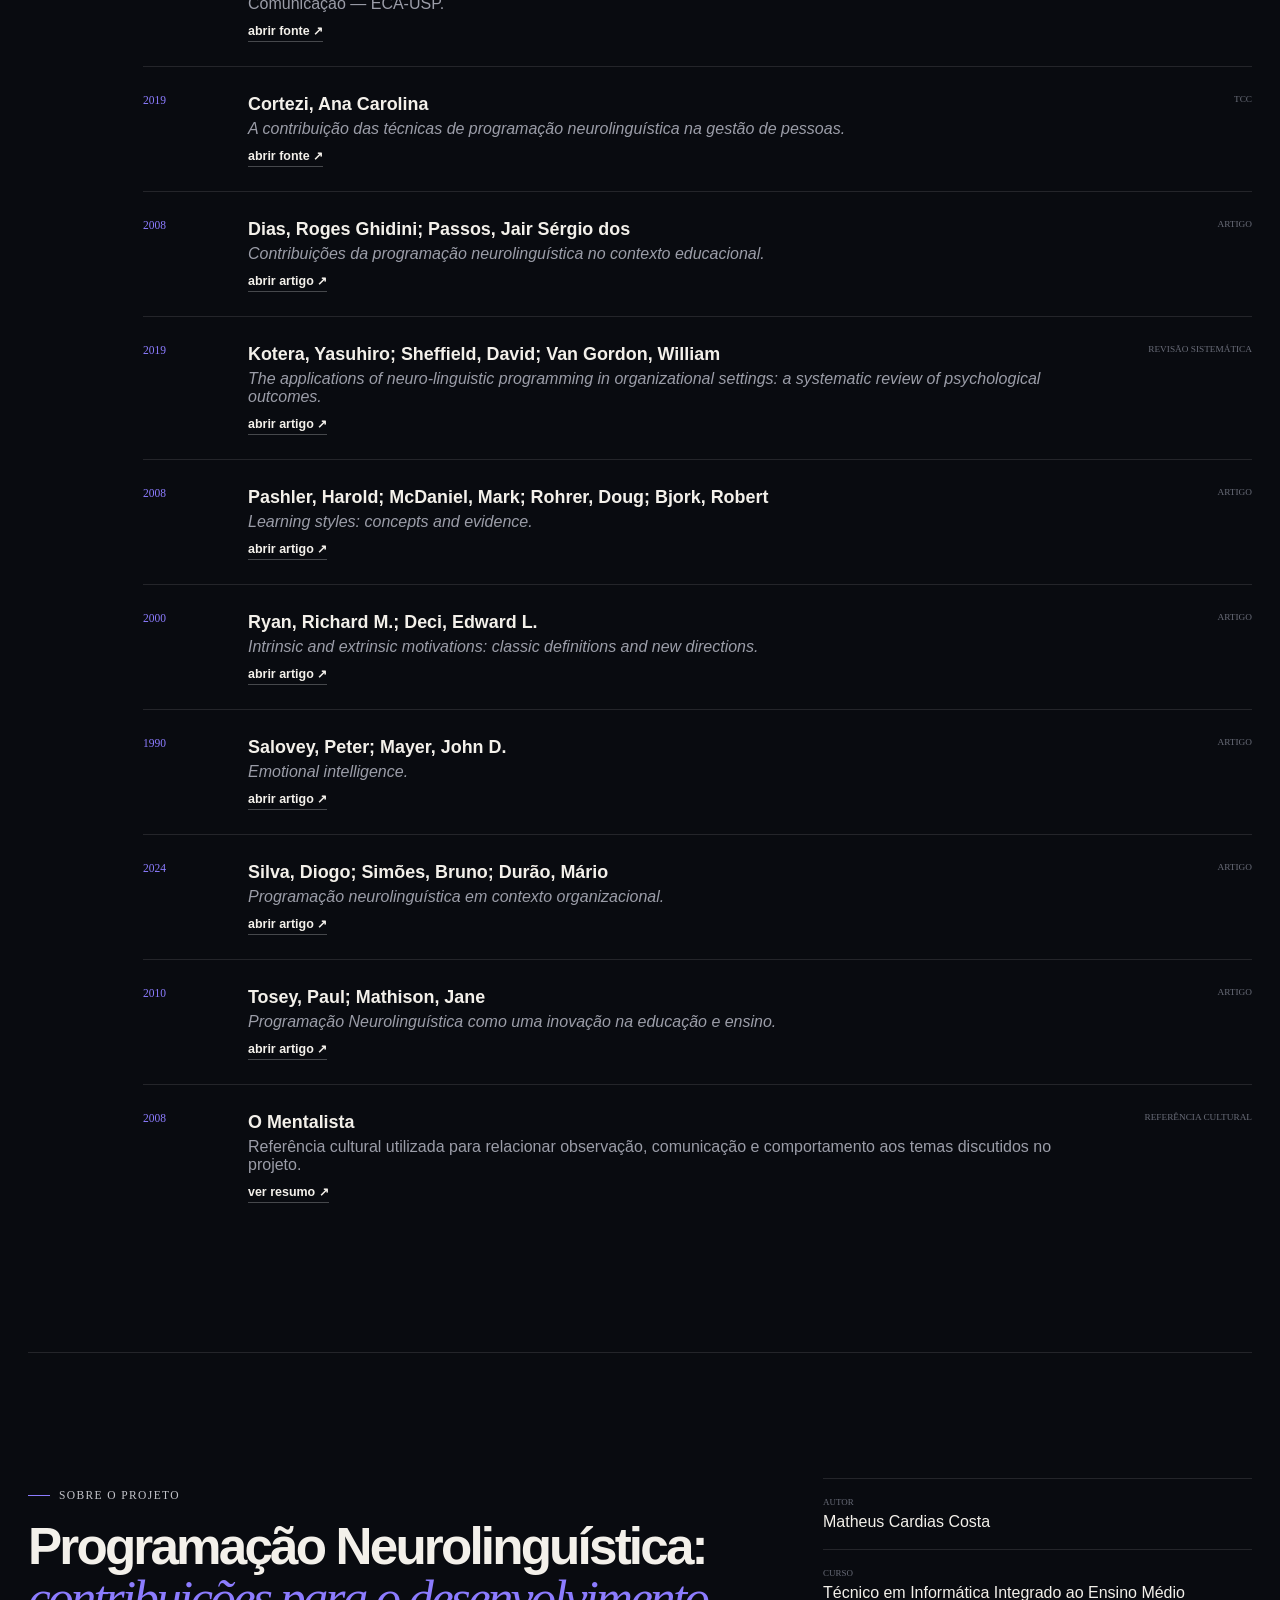
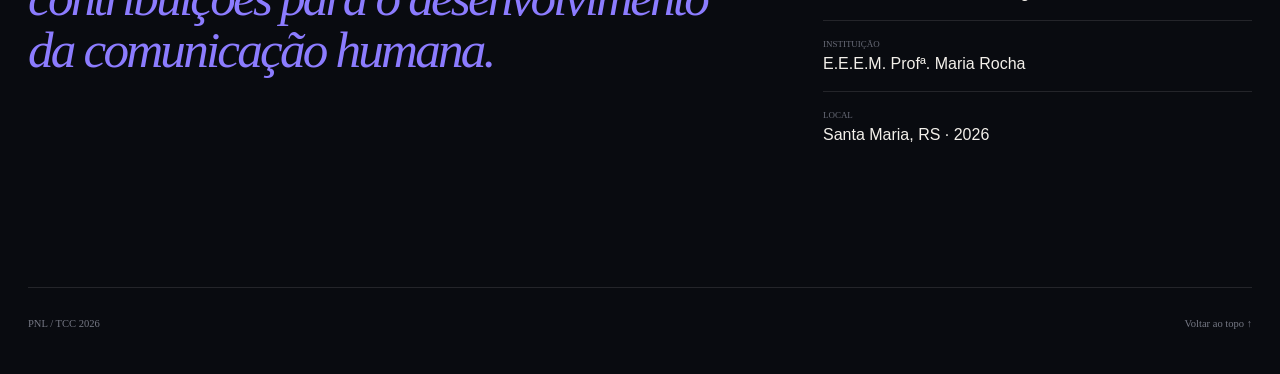
==== commit 2815f868: "mudancinha" ====
--- a/index.html
+++ b/index.html
@@ -136,7 +136,7 @@
           <a href="#referencias">
             <span>06</span>
             <strong>Referências</strong>
-            <small>Livros e artigos</small>
+            <small>Fontes do trabalho</small>
           </a>
         </div>
       </section>
@@ -727,7 +727,7 @@
     <div>
       <h3>Tosey, Paul; Mathison, Jane</h3>
       <p>
-        <em>Neuro-linguistic programming as an innovation in education and teaching.</em>
+        <em>Programação Neurolinguística como uma inovação na educação e ensino.</em>
       </p>
       <a
         href="https://openresearch.surrey.ac.uk/esploro/outputs/journalArticle/Neuro-linguistic-programming-as-an-innovation-in-education-and-teaching/99515504202346"
@@ -740,7 +740,7 @@
     <small>ARTIGO</small>
     </article>
 
-      <article>
+    <article>
   <span>2008</span>
   <div>
     <h3>O Mentalista</h3>
@@ -757,6 +757,7 @@
     </a>
   </div>
   <small>REFERÊNCIA CULTURAL</small>
+
       </article>
       </div>
       </section>
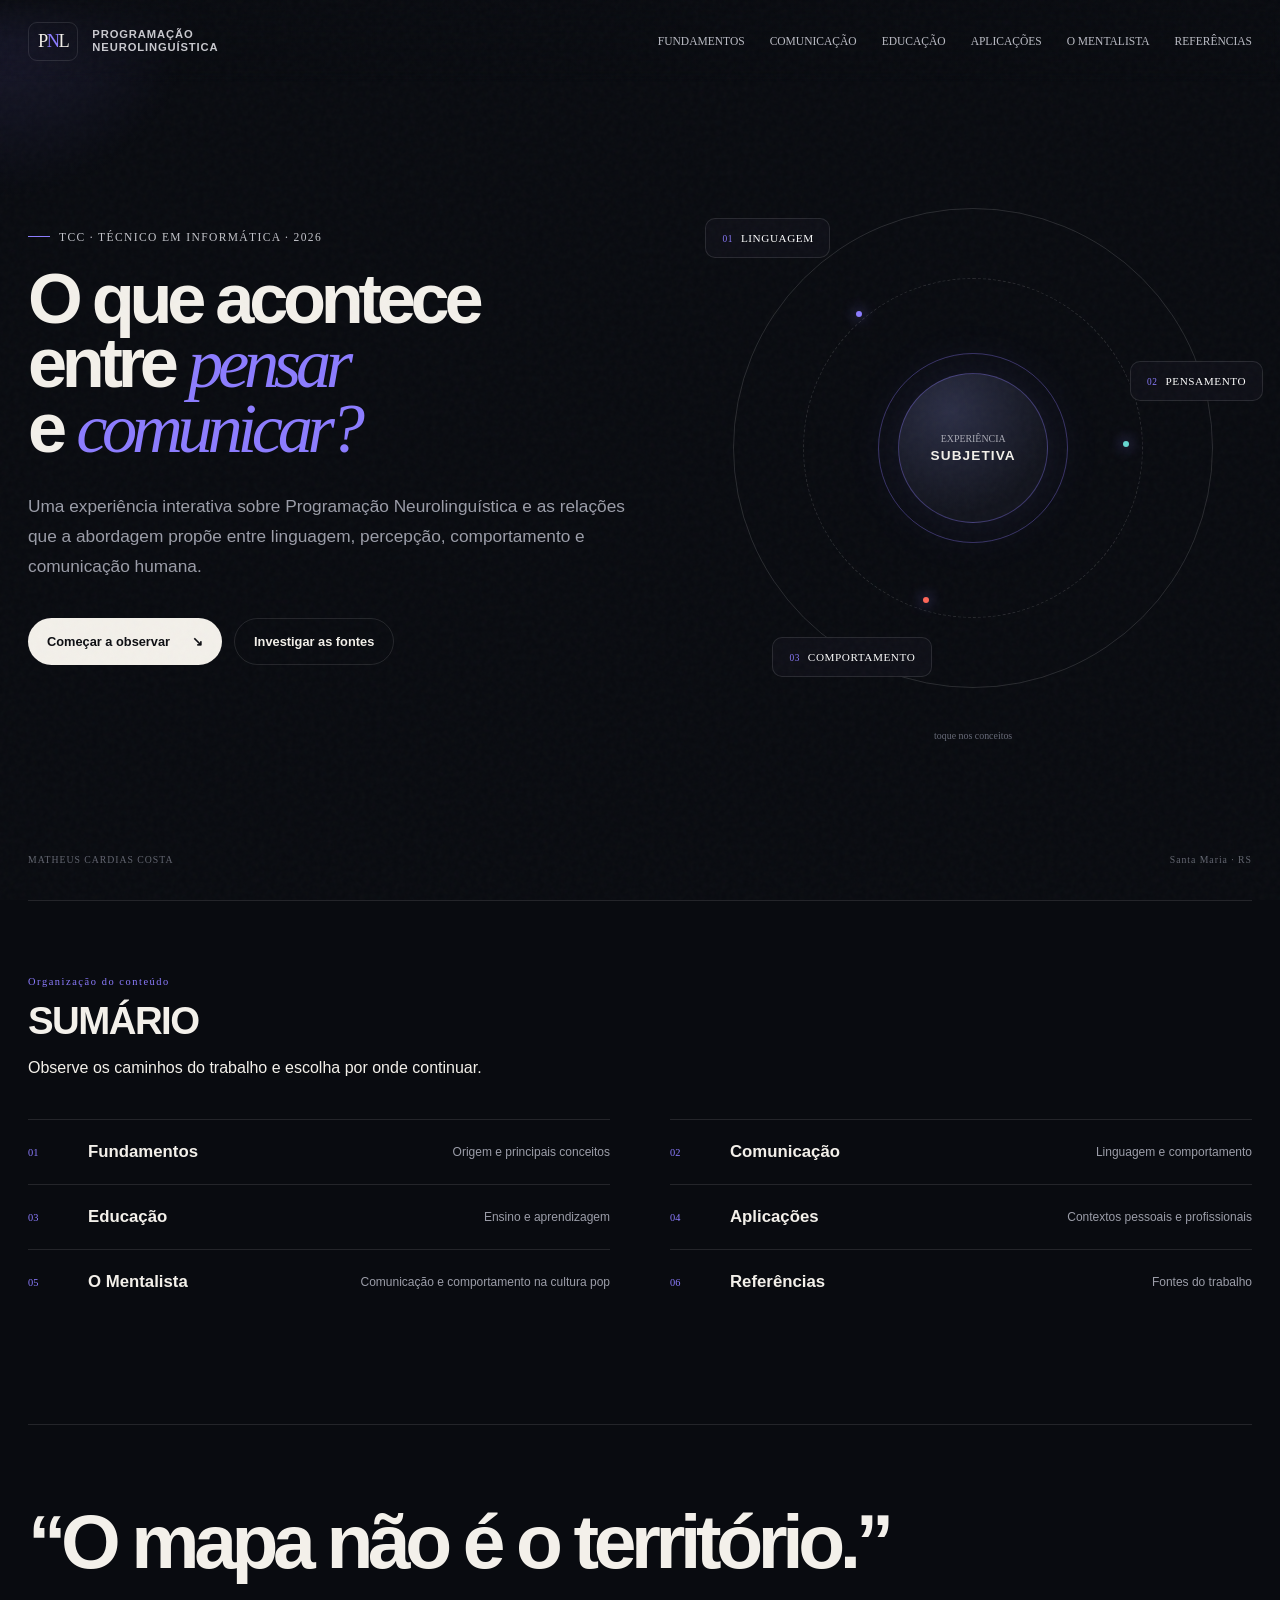
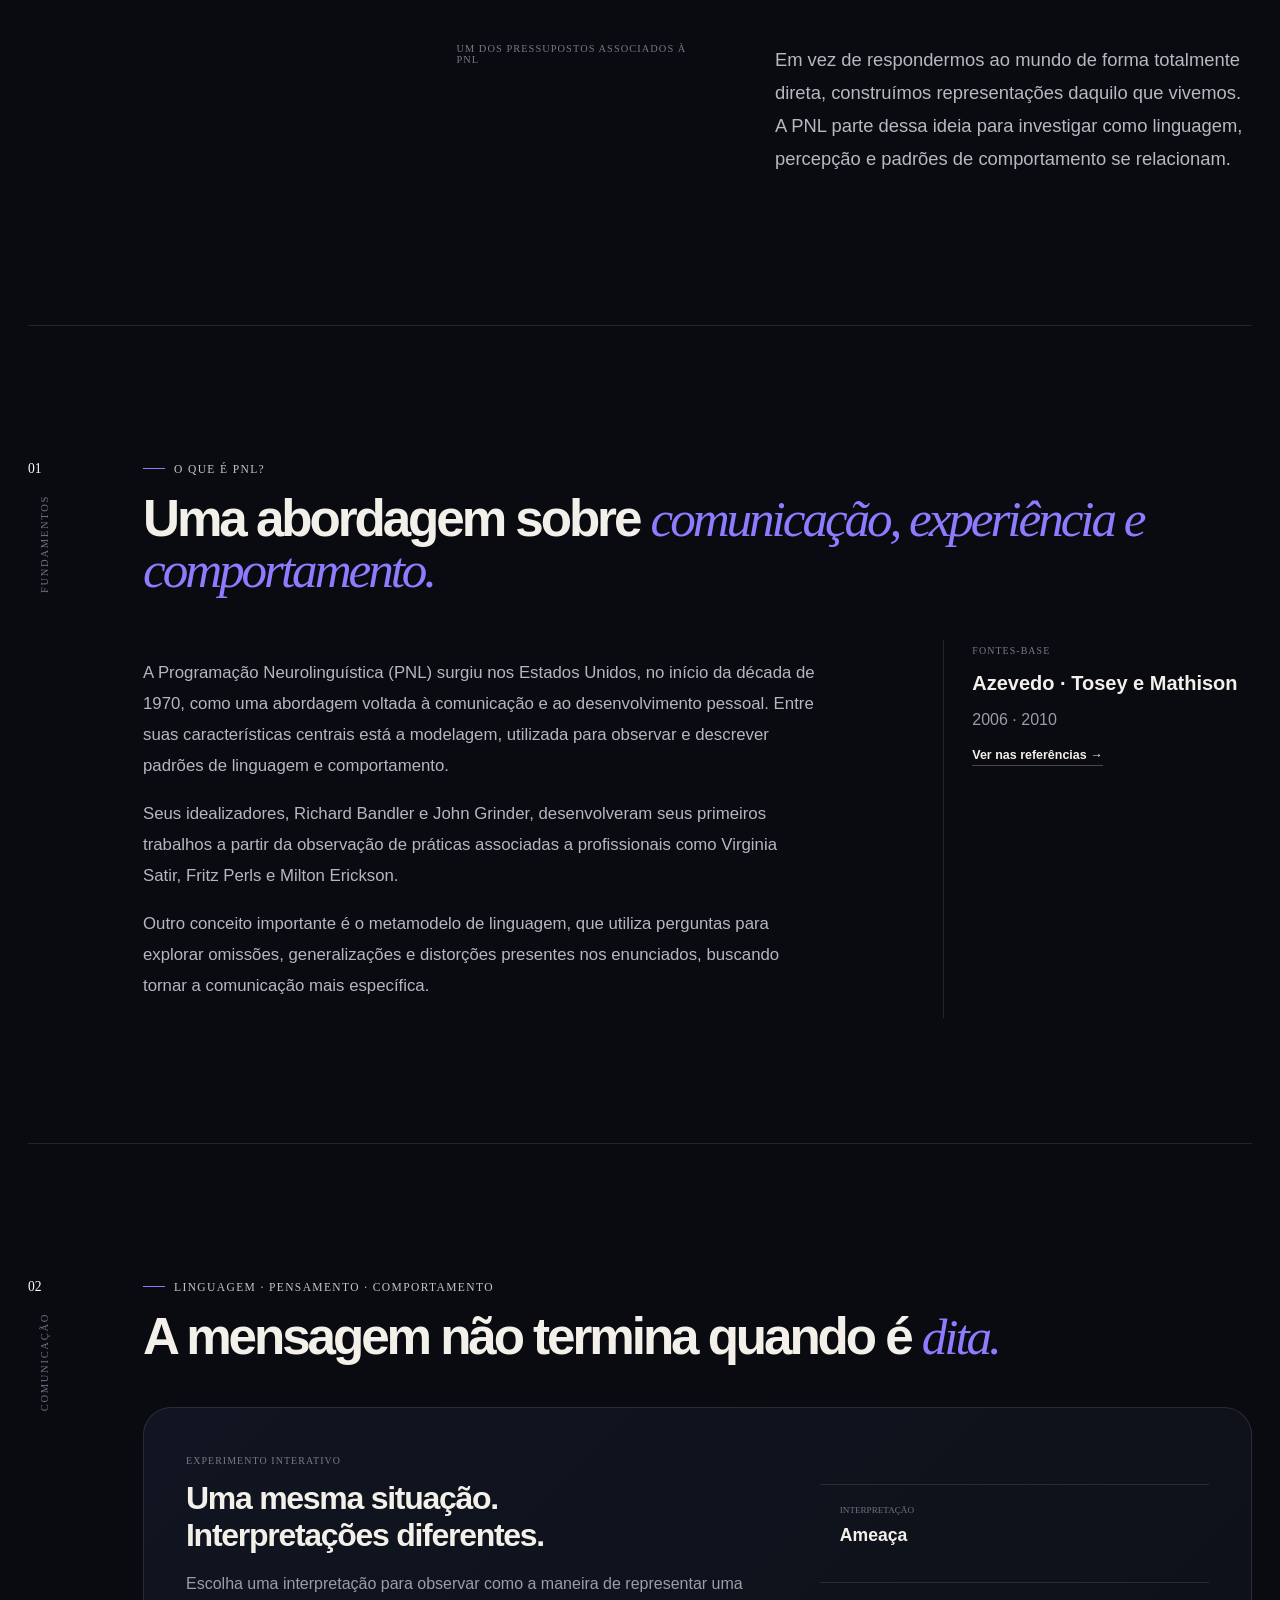
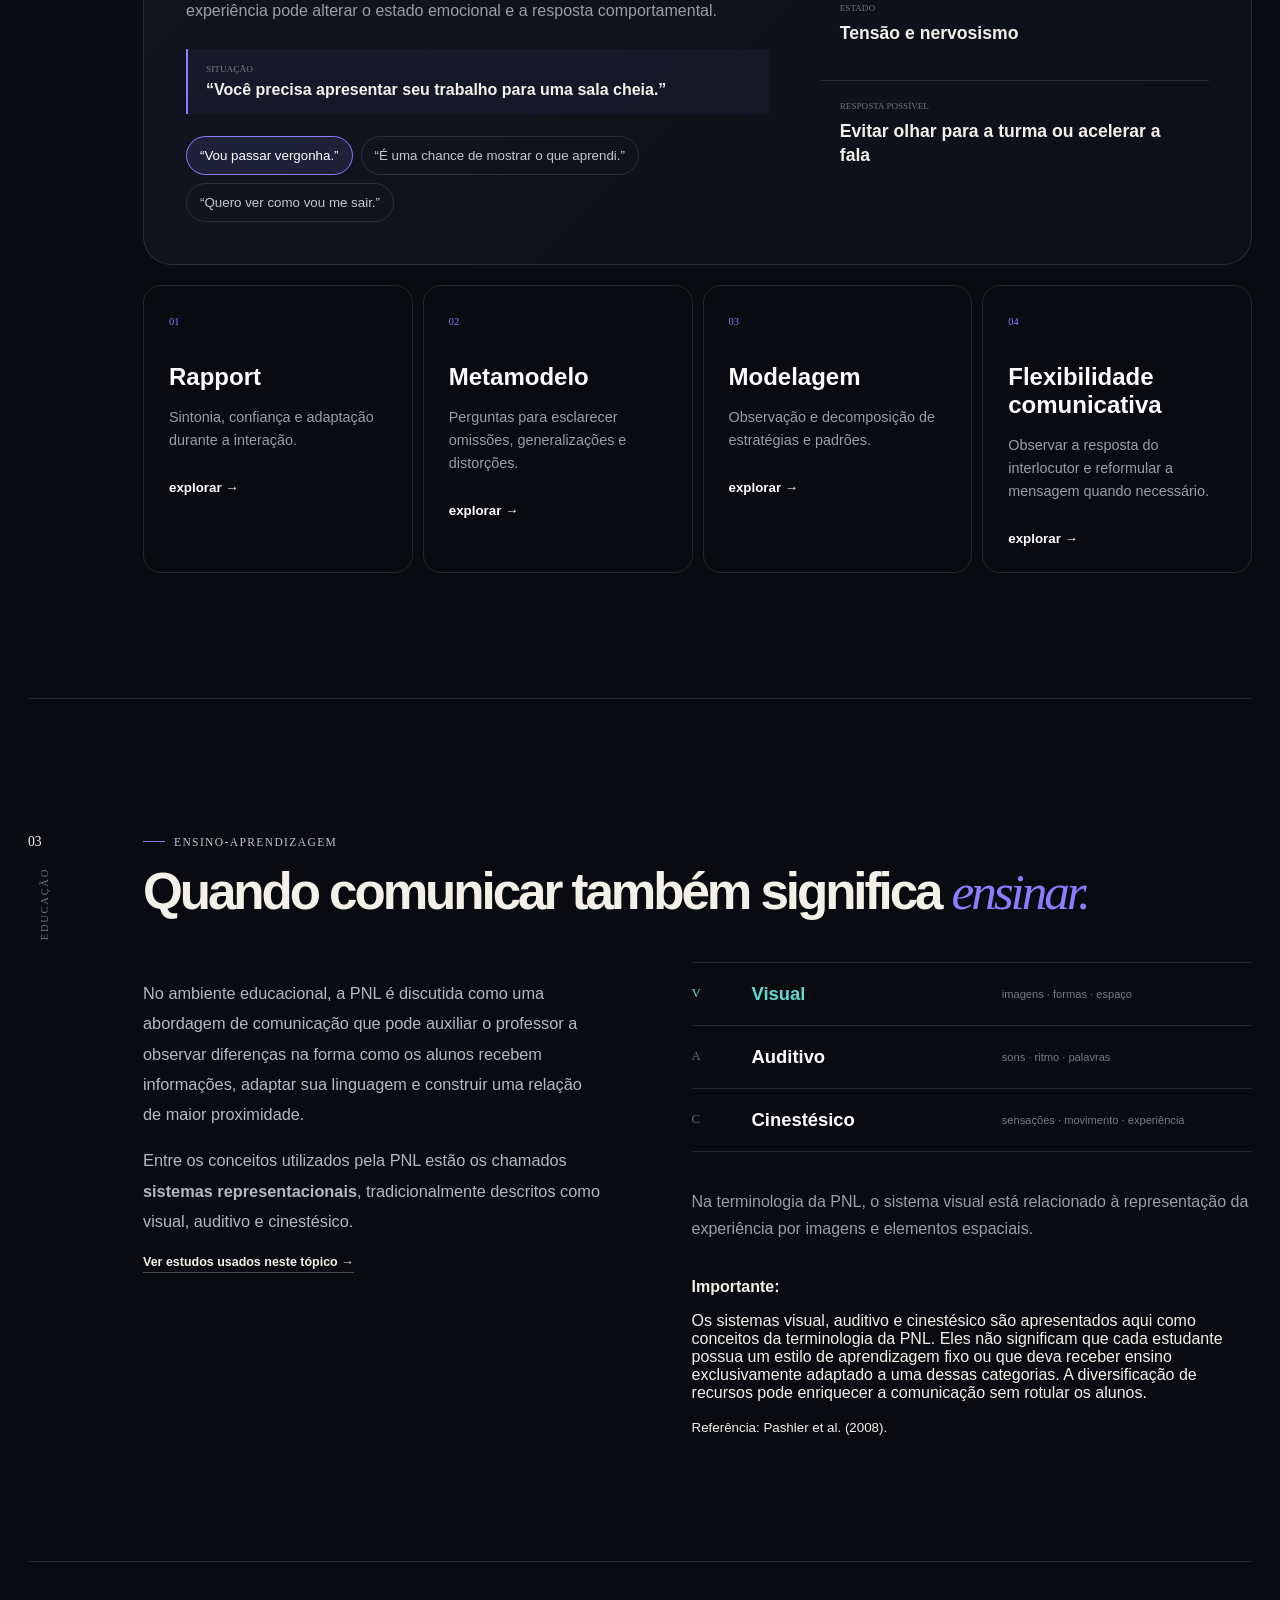
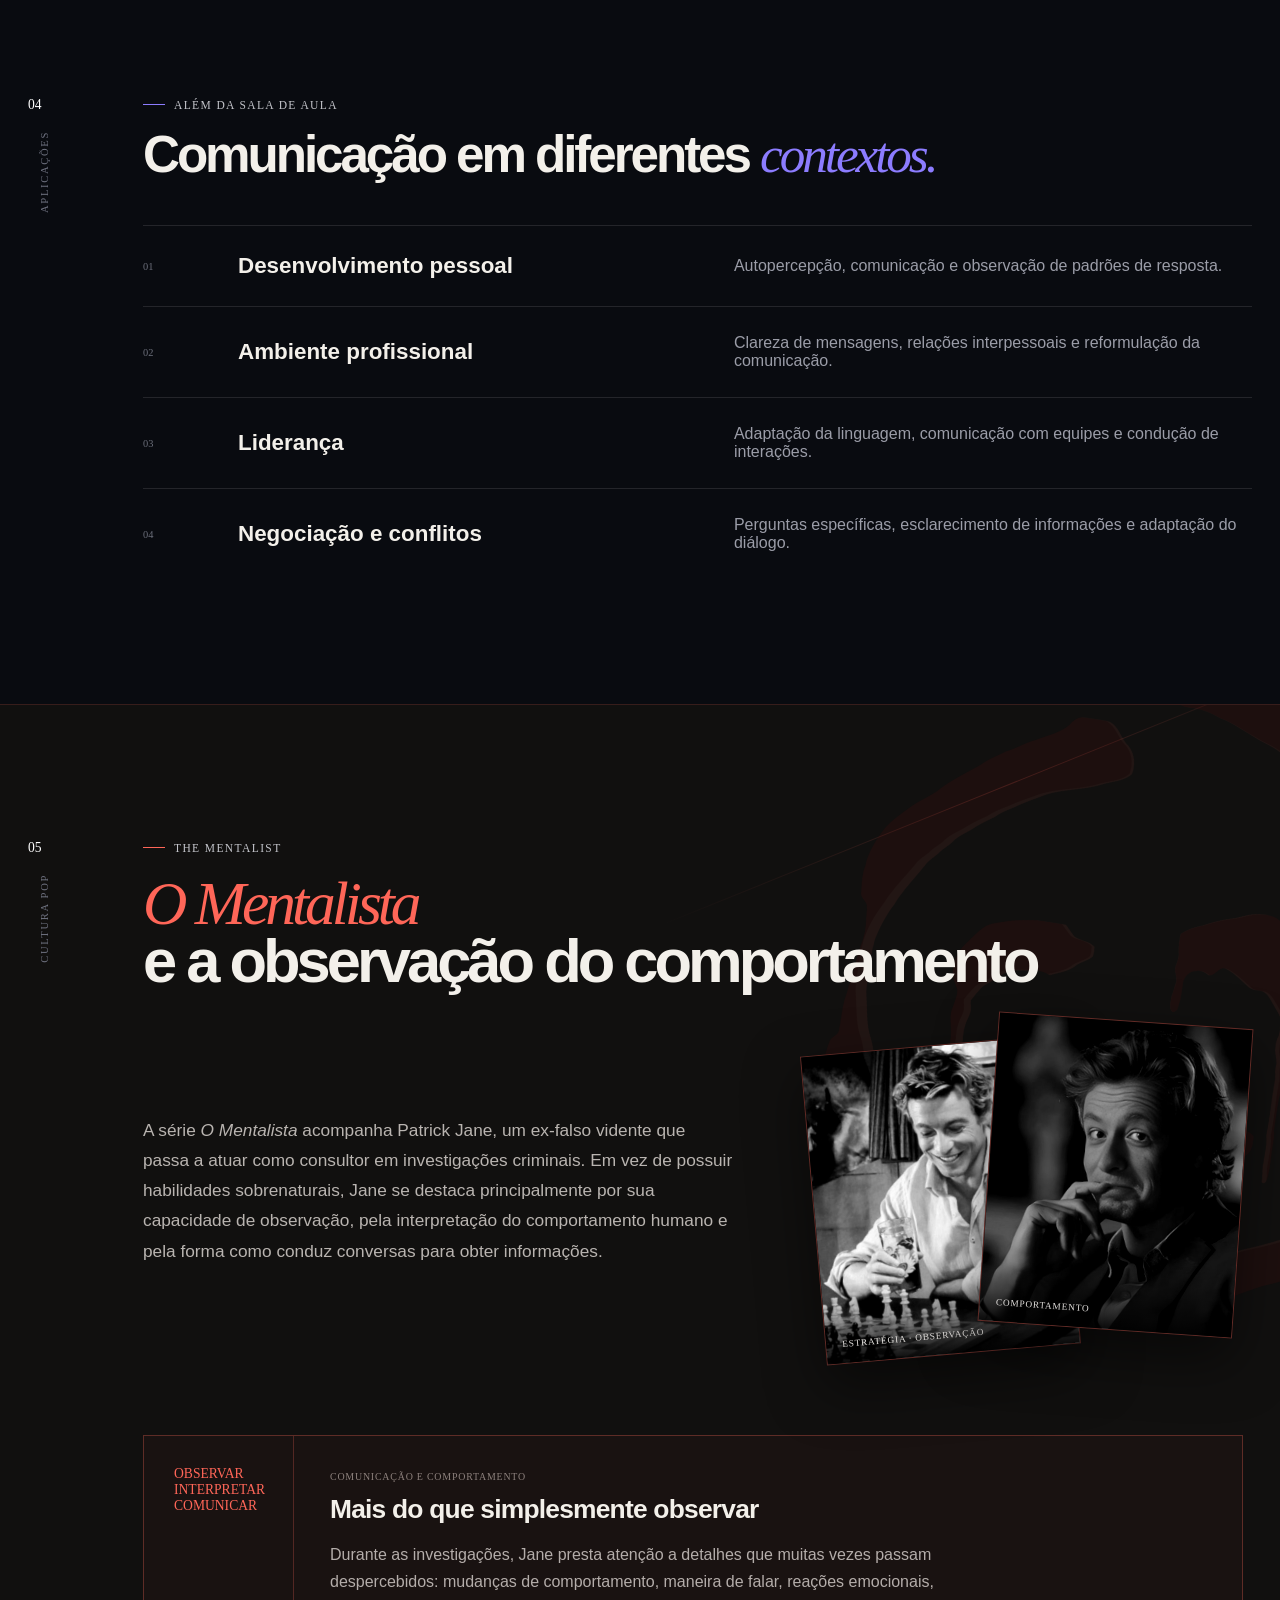
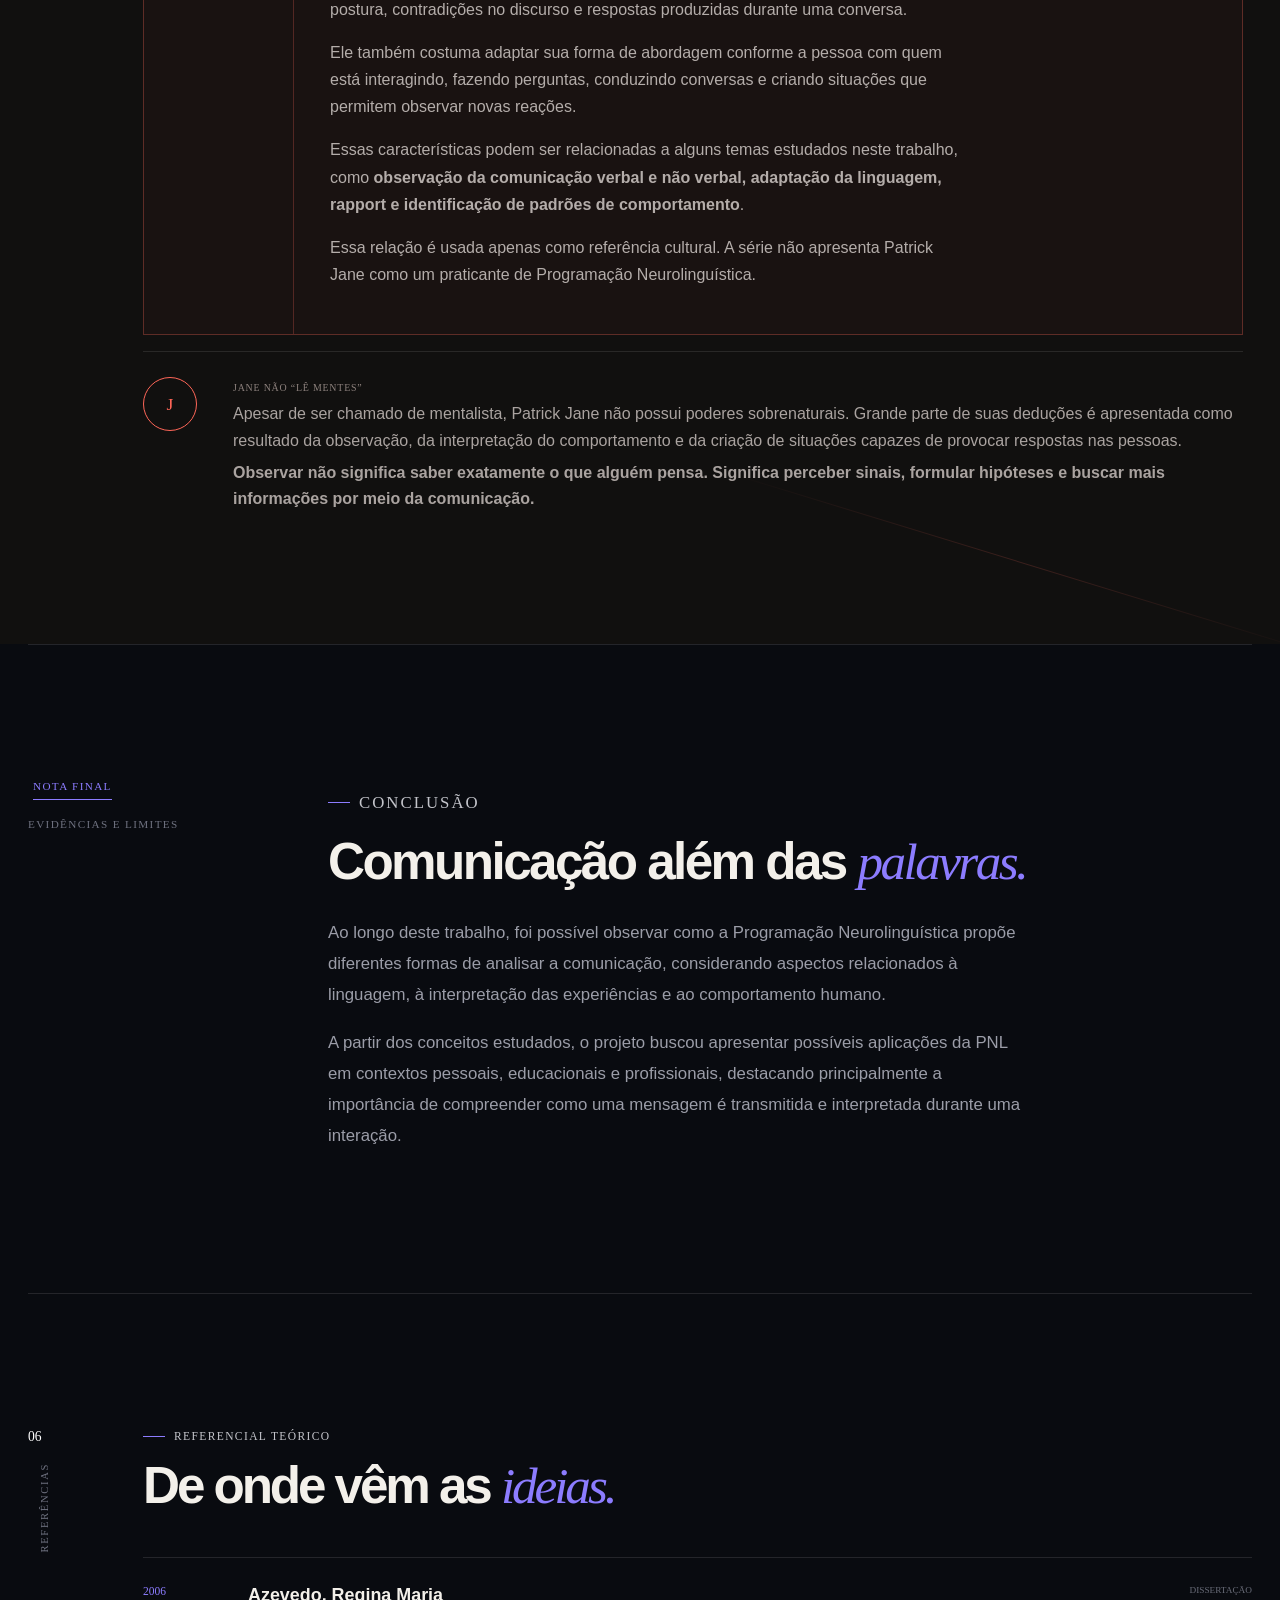
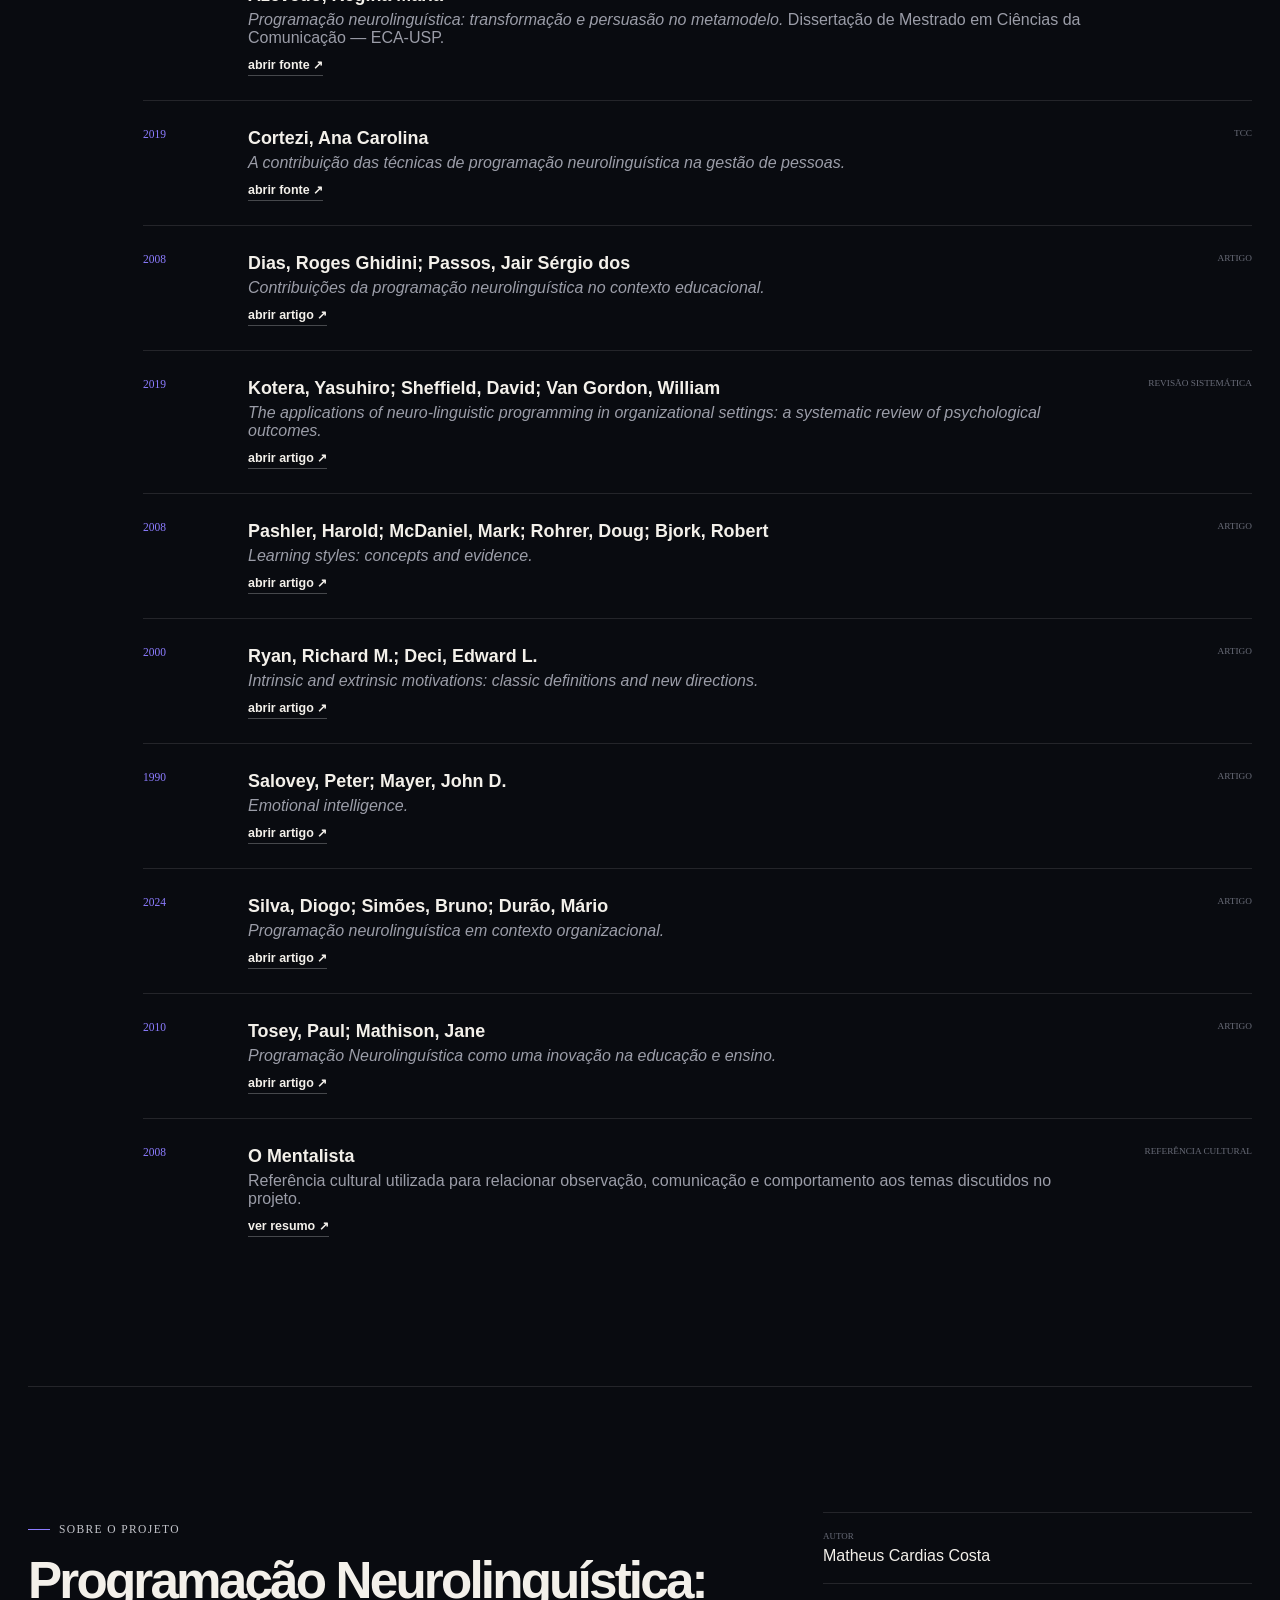
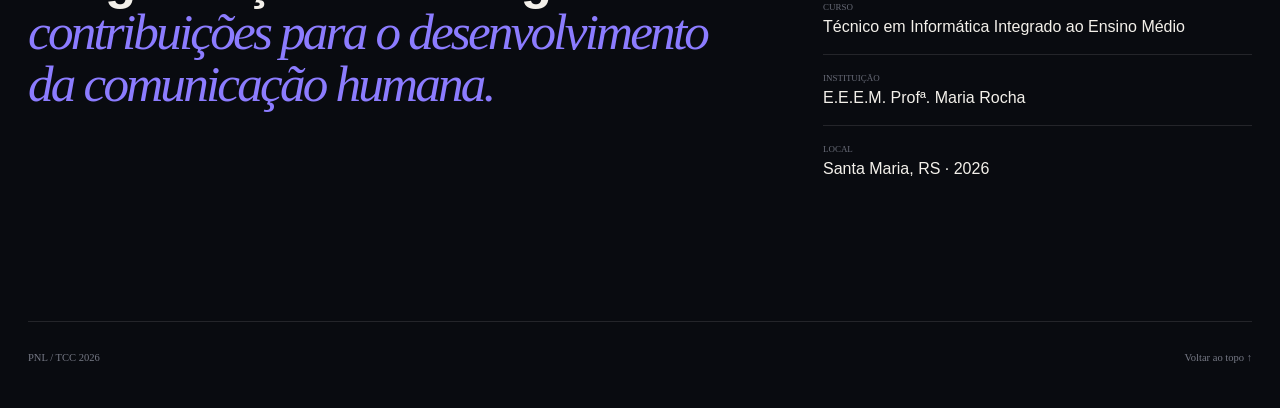
==== commit a328e20e: "sumário" ====
--- a/index.html
+++ b/index.html
@@ -56,11 +56,11 @@
             comportamento e comunicação humana.
           </p>
           <div class="hero-actions">
-            <a class="button primary" href="#fundamentos"
-              >Começar a explorar <span>↘</span></a
+            <a class="button primary" href="#sumario"
+              >Começar a observar <span>↘</span></a
             >
             <a class="button ghost" href="#referencias"
-              >Ver referencial teórico</a
+              >Investigar as fontes</a
             >
           </div>
         </div>
@@ -96,50 +96,56 @@
         </div>
       </section>
 
-      <section class="index-section">
-        <div class="index-title">
-          <span>MAPA DO PROJETO</span>
-          <h2>Explore o conteúdo</h2>
-        </div>
-
-        <div class="site-index">
-          <a href="#fundamentos">
-            <span>01</span>
-            <strong>Fundamentos</strong>
-            <small>Origem e fundamentos</small>
-          </a>
-
-          <a href="#comunicacao">
-            <span>02</span>
-            <strong>Comunicação</strong>
-            <small>Linguagem e comportamento</small>
-          </a>
-
-          <a href="#educacao">
-            <span>03</span>
-            <strong>Educação</strong>
-            <small>Ensino e aprendizagem</small>
-          </a>
-
-          <a href="#aplicacoes">
-            <span>04</span>
-            <strong>Aplicações</strong>
-            <small>Contextos profissionais</small>
-          </a>
-
-          <a href="#mentalista">
-            <span>05</span>
-            <strong>O Mentalista</strong>
-            <small>PNL na cultura popular</small>
-          </a>
-
-          <a href="#referencias">
-            <span>06</span>
-            <strong>Referências</strong>
-            <small>Fontes do trabalho</small>
-          </a>
-        </div>
-      </section>
+      <section id="sumario" class="index-section">
+
+  <div class="index-title">
+    <span>Organização do conteúdo</span>
+    <div>
+      <h2>SUMÁRIO</h2>
+      <p>
+        Observe os caminhos do trabalho e escolha por onde continuar.
+      </p>
+    </div>
+  </div>
+  <div class="site-index">
+
+    <a href="#fundamentos">
+      <span>01</span>
+      <strong>Fundamentos</strong>
+      <small>Origem e principais conceitos</small>
+    </a>
+
+    <a href="#comunicacao">
+      <span>02</span>
+      <strong>Comunicação</strong>
+      <small>Linguagem e comportamento</small>
+    </a>
+
+    <a href="#educacao">
+      <span>03</span>
+      <strong>Educação</strong>
+      <small>Ensino e aprendizagem</small>
+    </a>
+
+    <a href="#aplicacoes">
+      <span>04</span>
+      <strong>Aplicações</strong>
+      <small>Contextos pessoais e profissionais</small>
+    </a>
+
+    <a href="#mentalista">
+      <span>05</span>
+      <strong>O Mentalista</strong>
+      <small>Comunicação e comportamento na cultura pop</small>
+    </a>
+
+    <a href="#referencias">
+      <span>06</span>
+      <strong>Referências</strong>
+      <small>Fontes do trabalho</small>
+    </a>
+  </div>
+</section>
 
       <section class="manifesto section reveal">
         <p class="big-quote">“O mapa não é o território.”</p>
--- a/assets/css/style.css
+++ b/assets/css/style.css
@@ -1651,4 +1651,181 @@
   color: #777a88;
   font: 400 .65rem Consolas;
 }    
+/* =========================
+   SUMÁRIO
+========================= */
+
+#sumario {
+  scroll-margin-top: 82px;
+}
+
+.index-section {
+  width: min(calc(100% - 56px), var(--max));
+  margin: auto;
+  padding: 115px 0 135px;
+  border-top: 1px solid var(--line);
+}
+
+.index-title {
+  display: grid;
+  grid-template-columns: .55fr 1.45fr;
+  gap: 60px;
+  align-items: end;
+  margin-bottom: 65px;
+}
+
+.index-title > span {
+  font: 500 .68rem Consolas;
+  letter-spacing: .14em;
+  color: #777a88;
+  padding-bottom: 12px;
+}
+
+.index-title h2 {
+  margin: 0;
+  font-size: clamp(4.5rem, 9vw, 9rem);
+  line-height: .82;
+  letter-spacing: -.075em;
+  font-weight: 650;
+}
+
+.index-title p {
+  max-width: 560px;
+  margin: 25px 0 0;
+  color: var(--muted);
+  font-size: 1.05rem;
+  line-height: 1.7;
+}
+
+/* ITENS DO SUMÁRIO */
+
+.site-index {
+  display: grid;
+  grid-template-columns: repeat(2, 1fr);
+  border-top: 1px solid var(--line);
+}
+
+.site-index a {
+  position: relative;
+  display: grid;
+  grid-template-columns: 55px 1fr;
+  grid-template-areas:
+    "number title"
+    "number description";
+  gap: 5px 18px;
+
+  padding: 30px 48px 30px 20px;
+
+  text-decoration: none;
+
+  border-bottom: 1px solid var(--line);
+
+  transition:
+    background .25s,
+    padding-left .25s;
+}
+
+.site-index a:nth-child(odd) {
+  border-right: 1px solid var(--line);
+}
+
+.site-index a > span {
+  grid-area: number;
+
+  font: 500 .7rem Consolas;
+  color: var(--violet);
+
+  padding-top: 5px;
+}
+
+.site-index a > strong {
+  grid-area: title;
+
+  font-size: 1.35rem;
+  font-weight: 600;
+}
+
+.site-index a > small {
+  grid-area: description;
+
+  color: var(--muted);
+  font-size: .78rem;
+  line-height: 1.5;
+}
+
+.site-index a::after {
+  content: "↘";
+
+  position: absolute;
+  right: 20px;
+  top: 50%;
+
+  transform: translateY(-50%);
+
+  color: #5d6070;
+
+  transition:
+    color .25s,
+    transform .25s;
+}
+
+.site-index a:hover {
+  background: rgba(140, 124, 255, .055);
+  padding-left: 27px;
+}
+
+.site-index a:hover::after {
+  color: var(--violet);
+  transform: translateY(-50%) translate(3px, 3px);
+}
+
+.site-index a:hover strong {
+  color: white;
+}
+
+
+/* RESPONSIVIDADE DO SUMÁRIO */
+
+@media (max-width: 980px) {
+
+  .index-title {
+    grid-template-columns: 1fr;
+    gap: 20px;
+  }
+
+  .site-index {
+    grid-template-columns: 1fr;
+  }
+
+  .site-index a:nth-child(odd) {
+    border-right: 0;
+  }
+
+}
+
+@media (max-width: 640px) {
+
+  .index-section {
+    width: min(calc(100% - 28px), var(--max));
+    padding: 90px 0 100px;
+  }
+
+  .index-title {
+    margin-bottom: 45px;
+  }
+
+  .index-title h2 {
+    font-size: clamp(4rem, 21vw, 6rem);
+  }
+
+  .index-title p {
+    font-size: .95rem;
+  }
+
+  .site-index a {
+    padding: 24px 42px 24px 10px;
+    grid-template-columns: 42px 1fr;
+  }
+
+}
 }
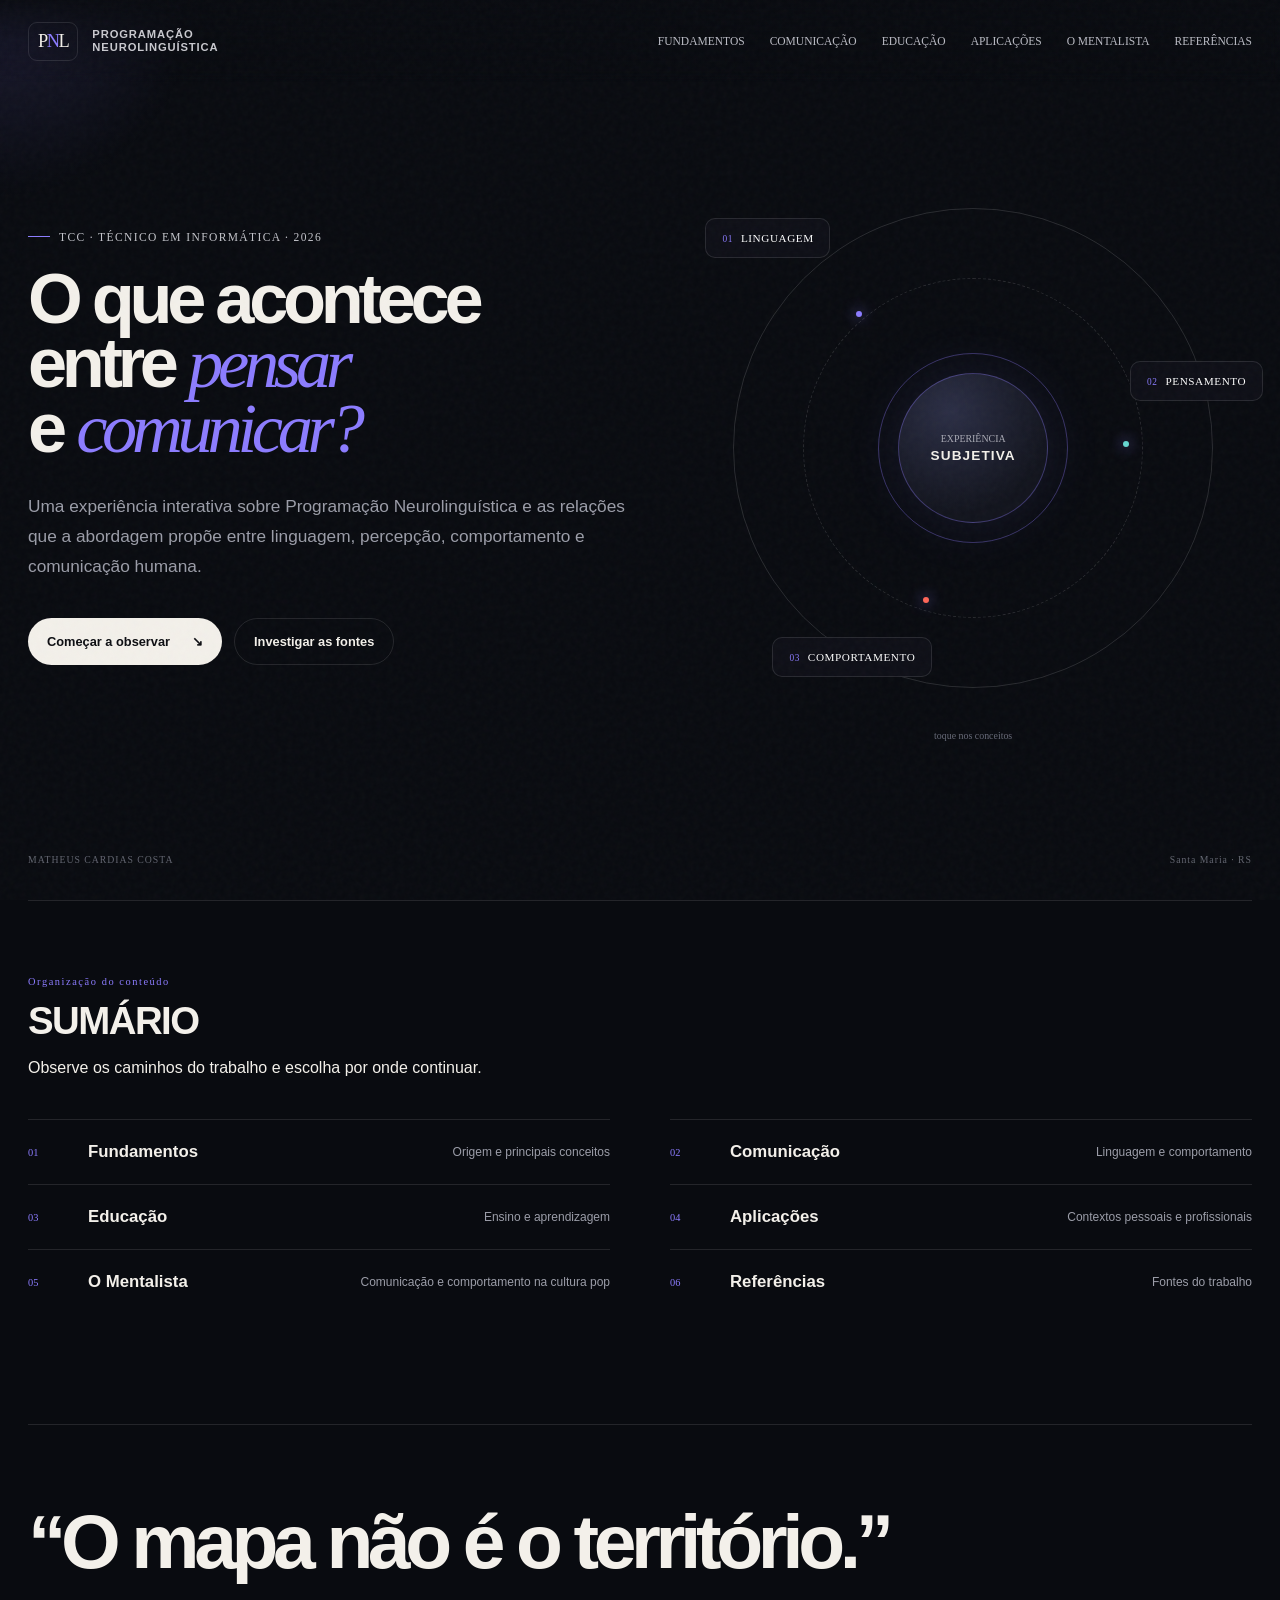
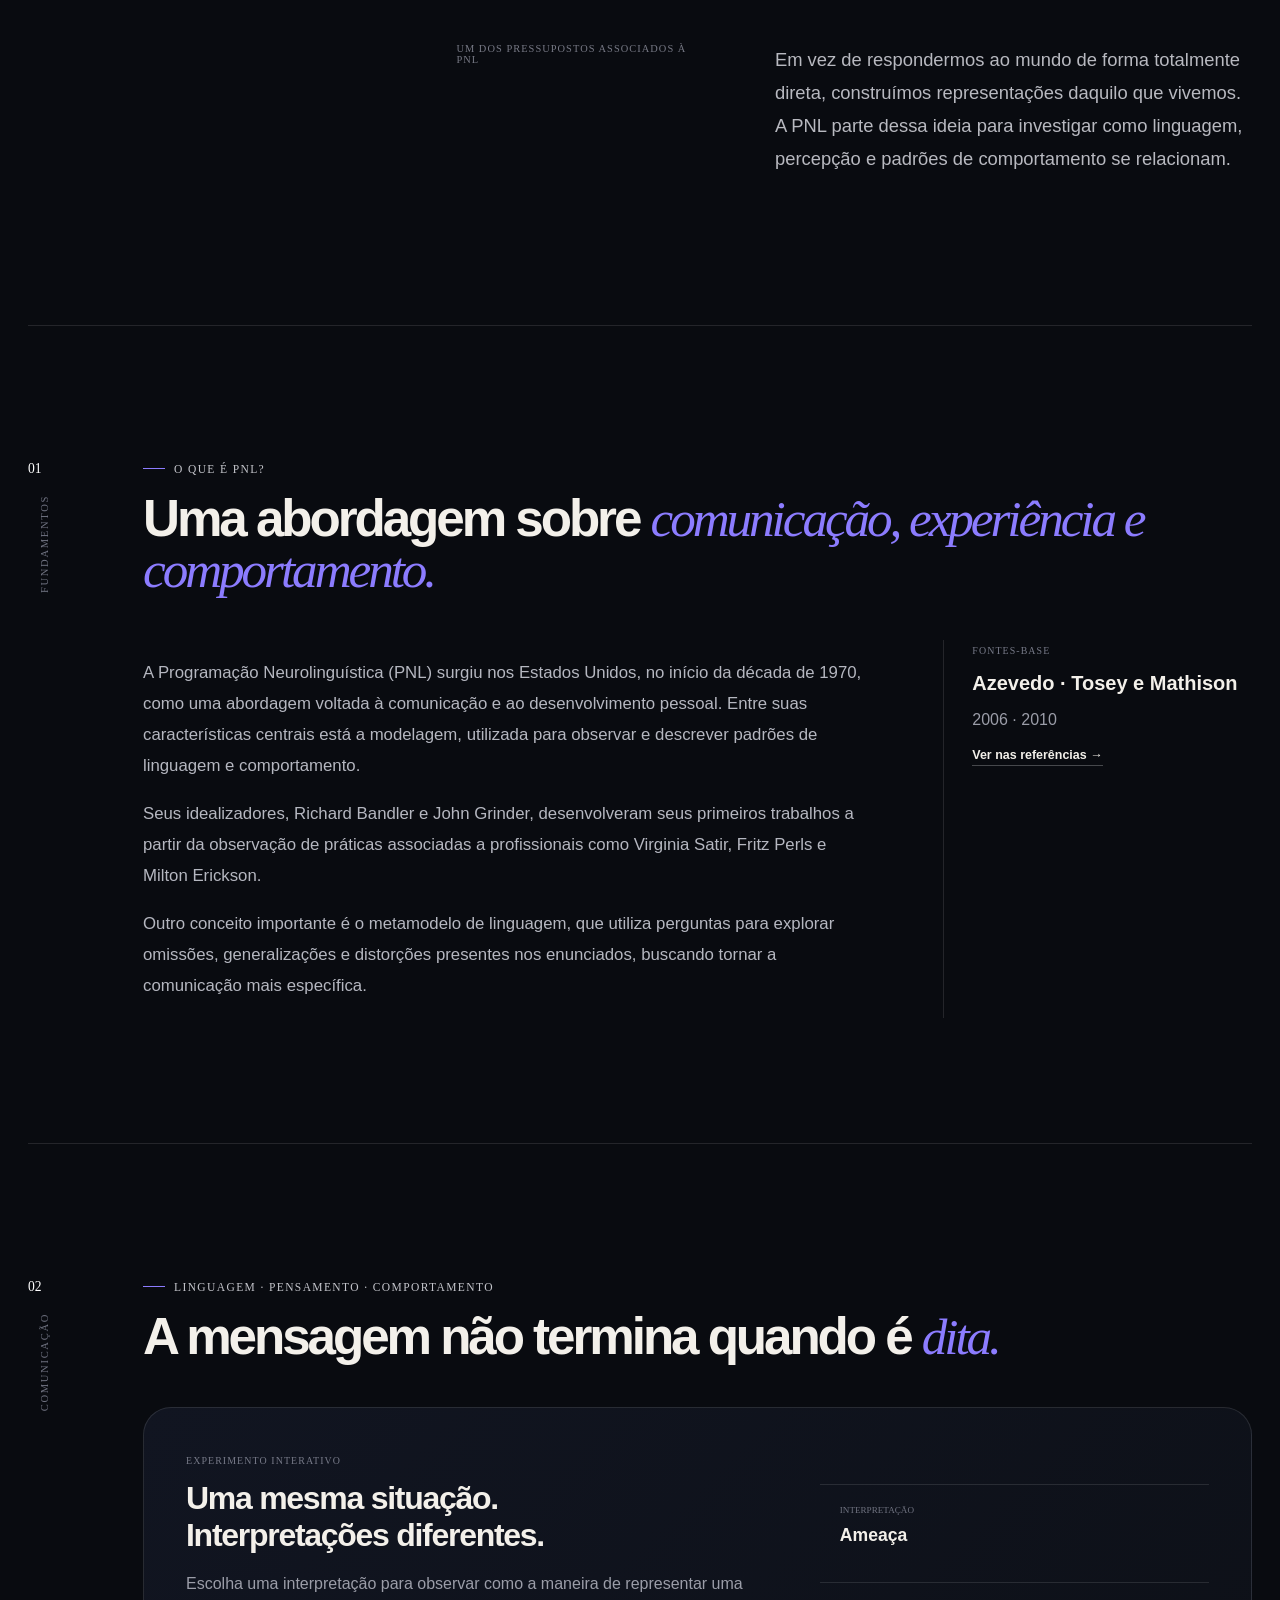
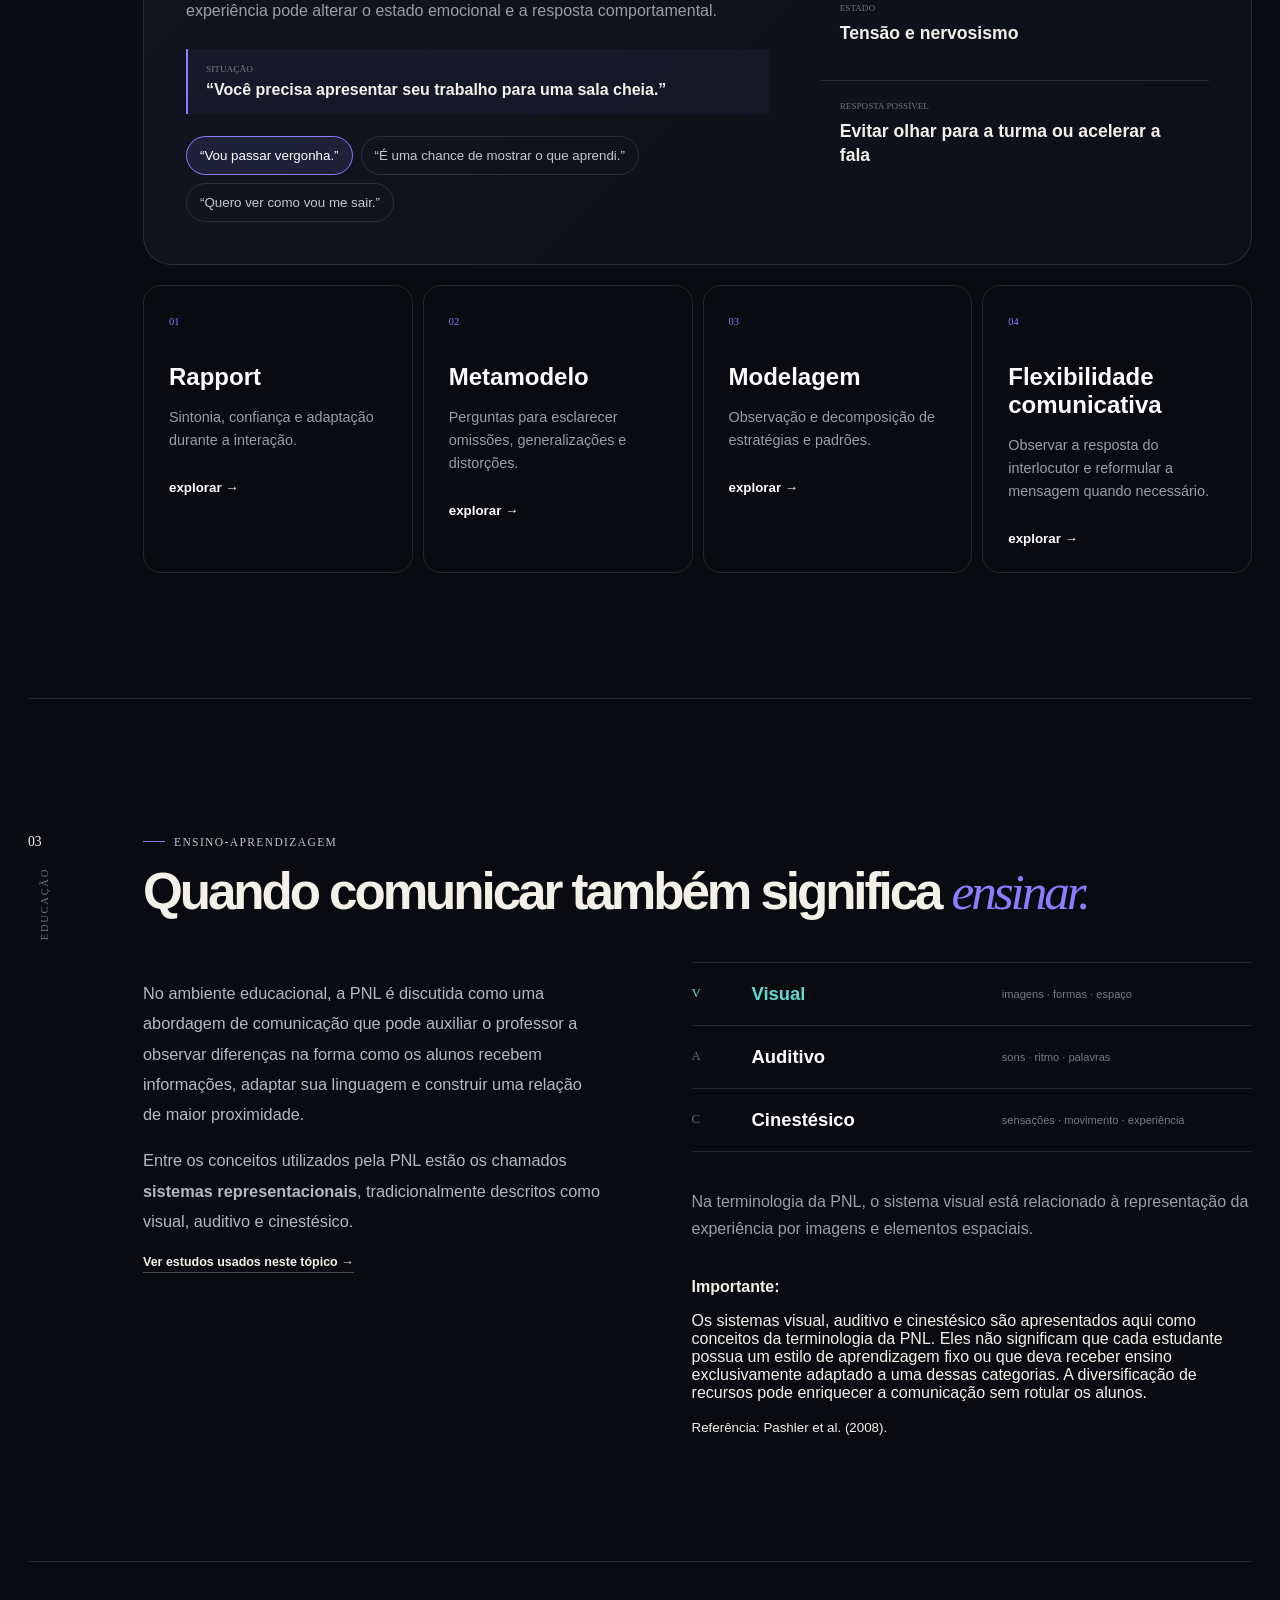
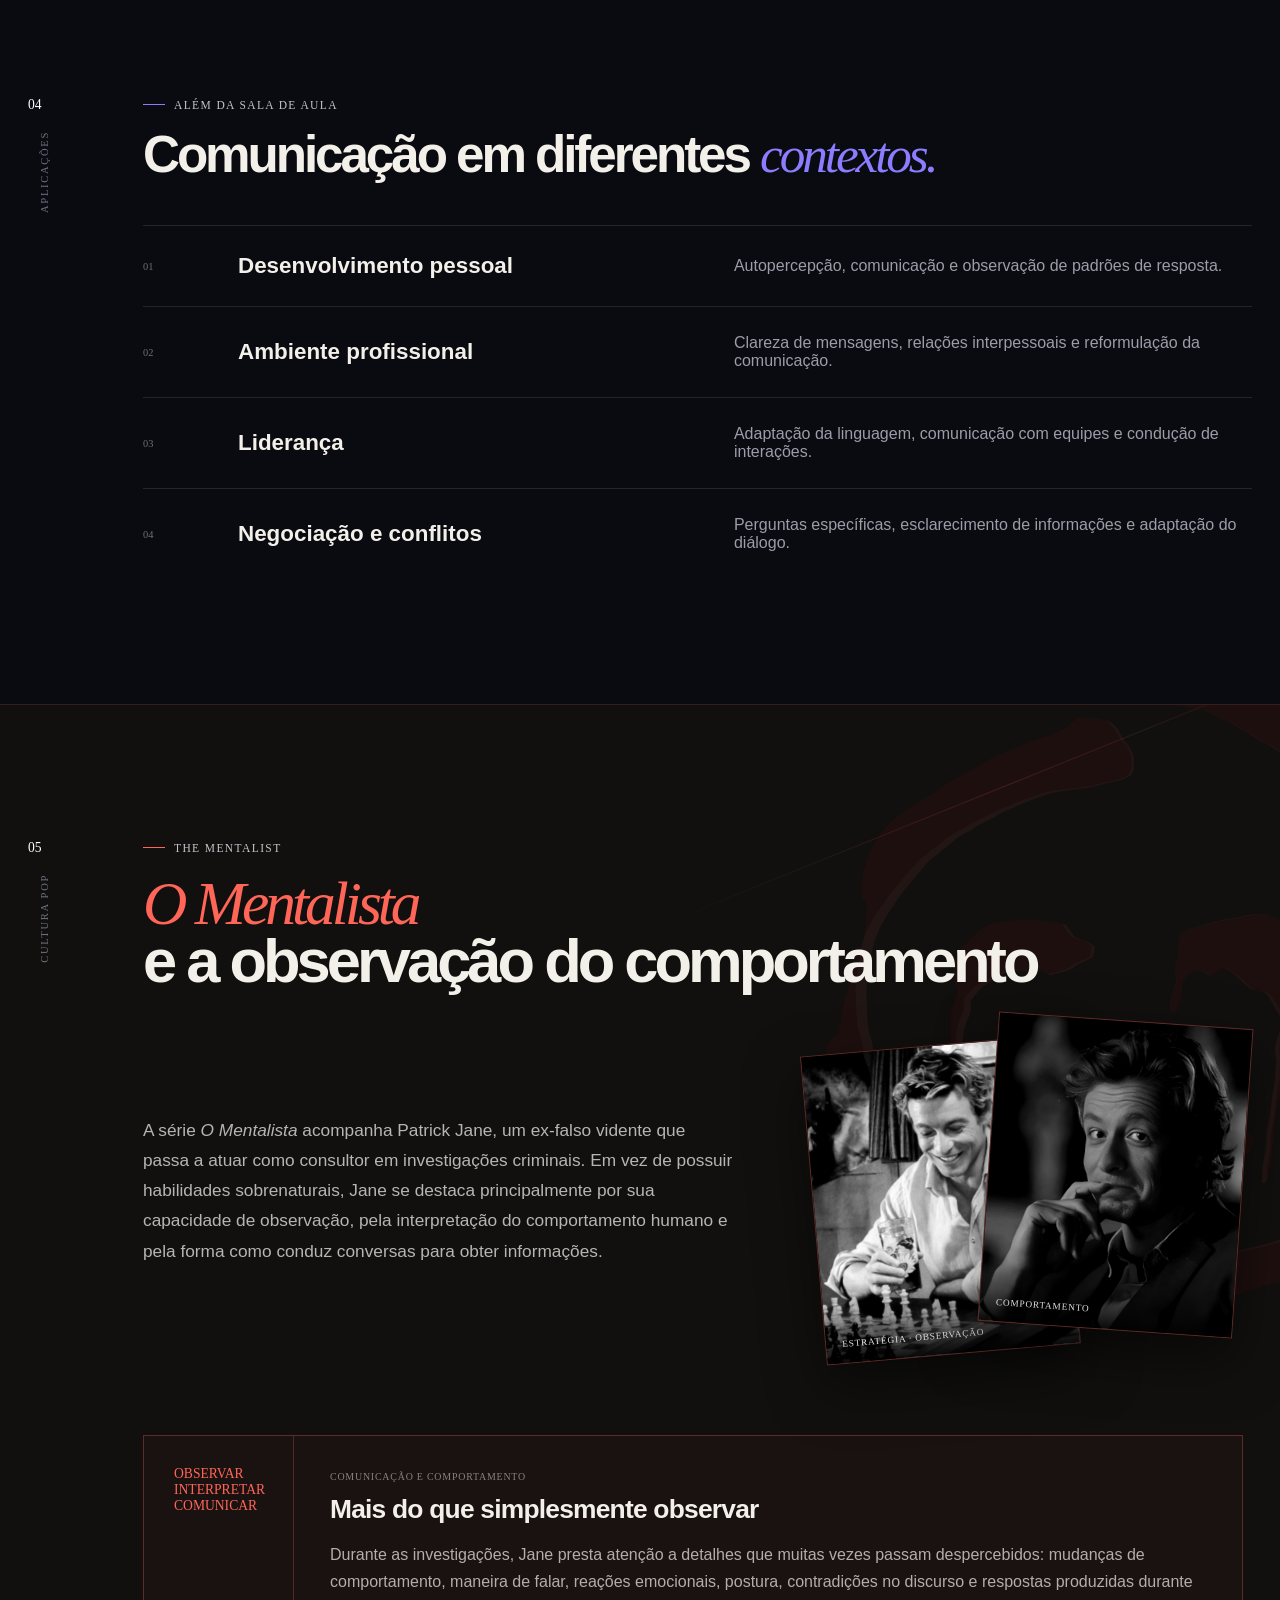
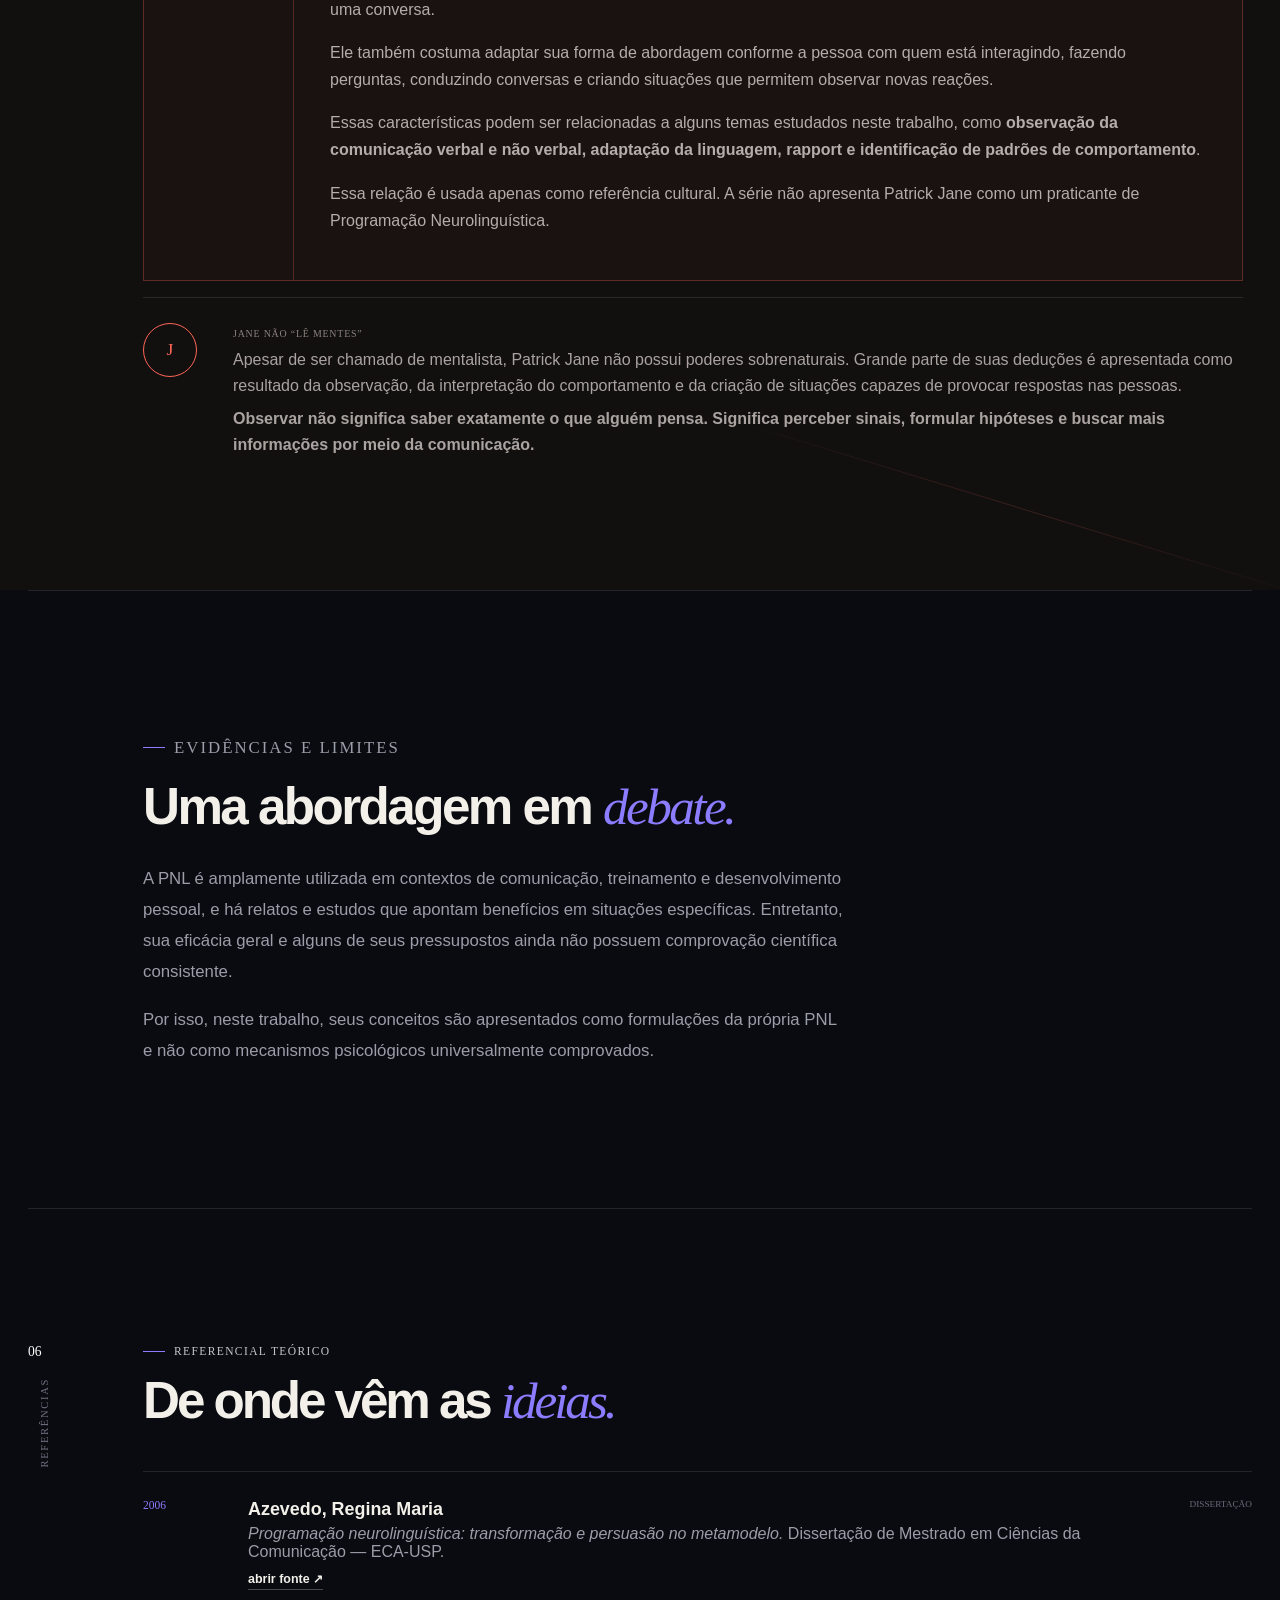
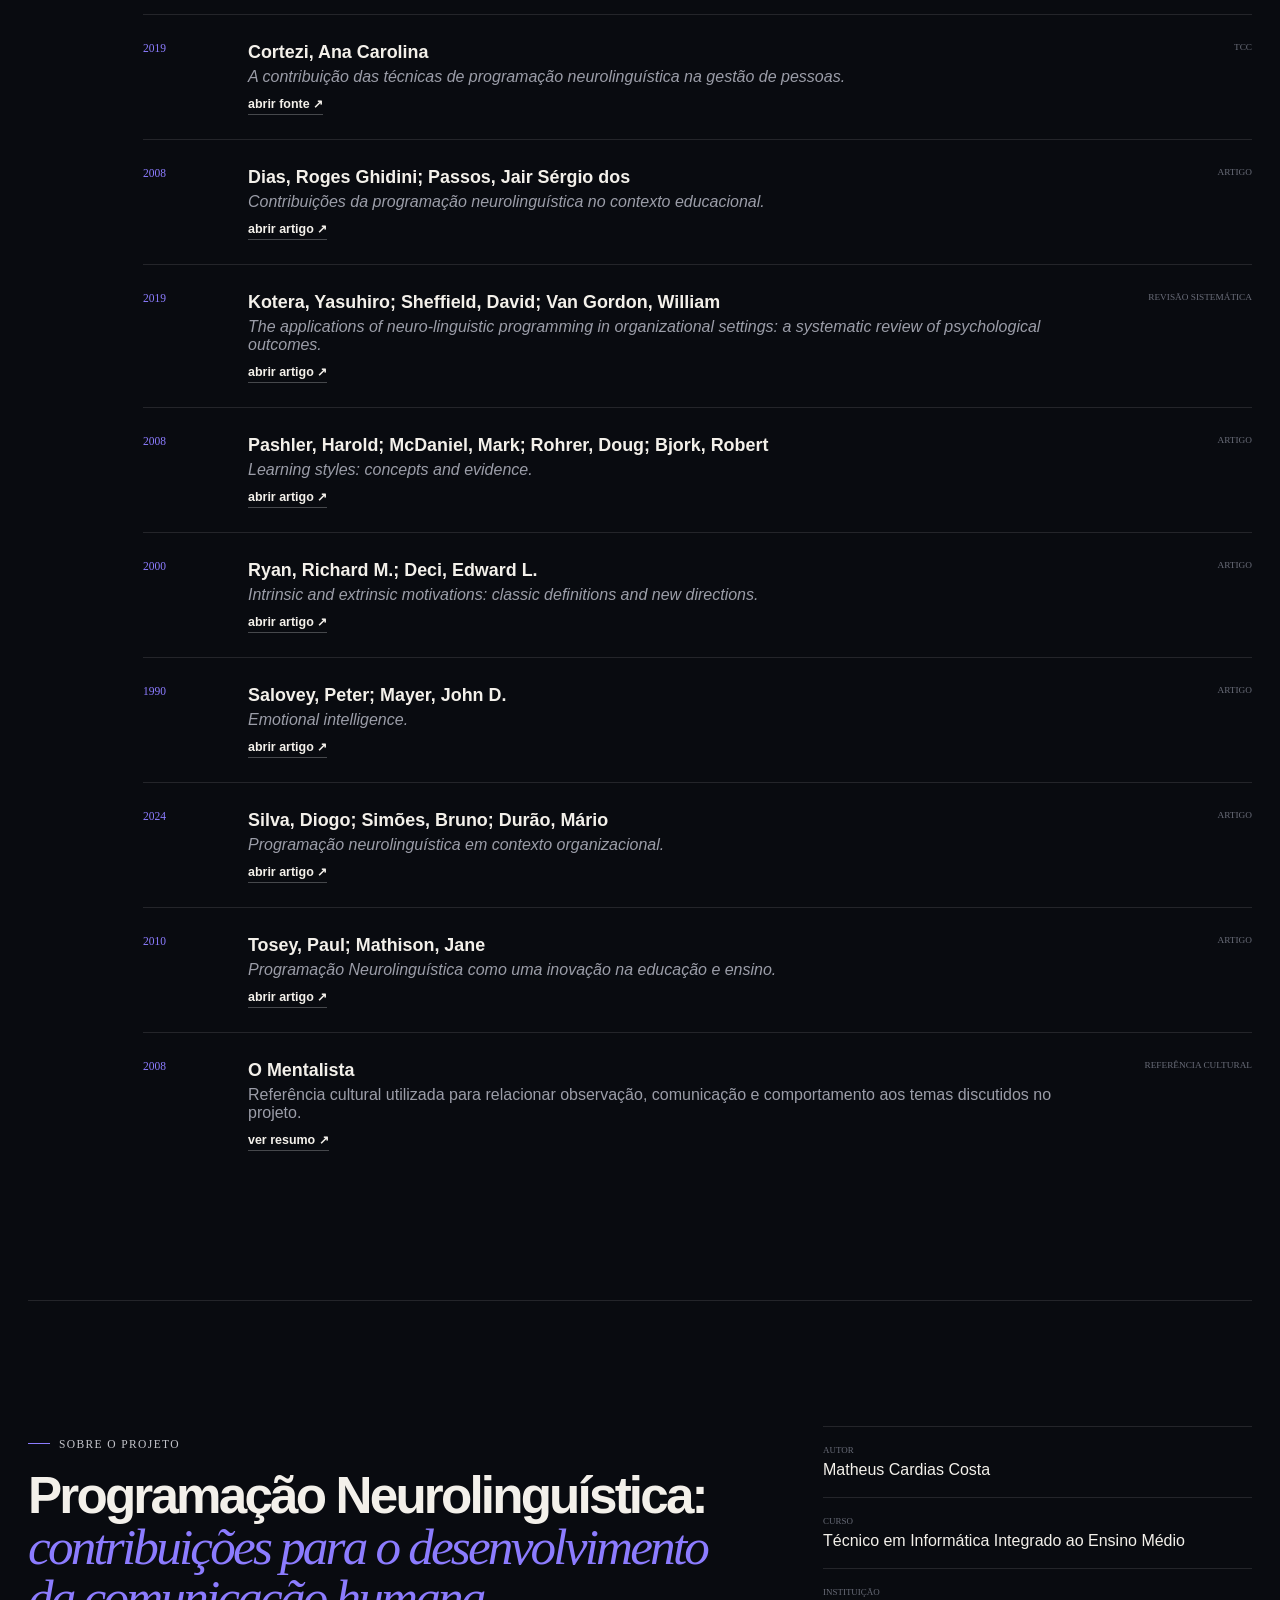
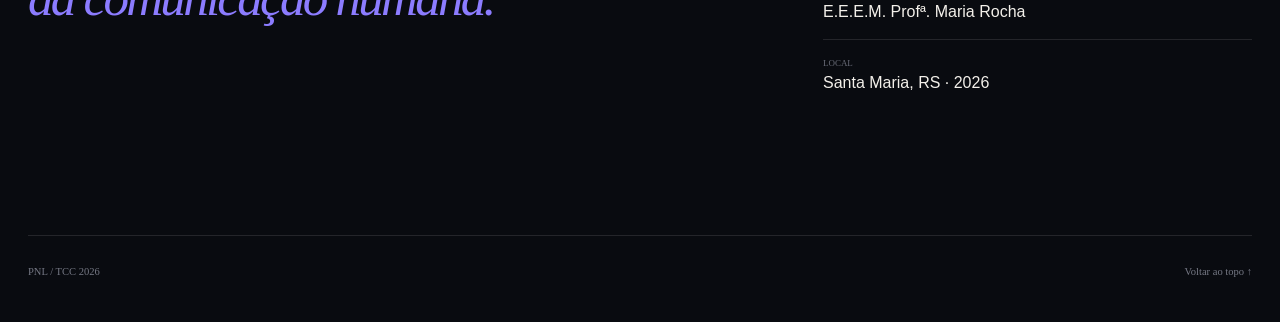
==== commit cff66b19: "mudanças na conclusão" ====
--- a/index.html
+++ b/index.html
@@ -503,72 +503,30 @@
       </section>
 
       <section id="evidencias" class="section evidence-note reveal">
-        <div class="evidence-tabs">
-          <button
-            class="evidence-tab active"
-            data-evidence="final"
-          >
-      NOTA FINAL
-        </button>
-        <button
-          class="evidence-tab"
-          data-evidence="limites"
-        >
+  <div class="evidence-content">
+    <p class="eyebrow">
+      <span></span>
       EVIDÊNCIAS E LIMITES
-        </button>
-        </div>
-        <div class="evidence-content">
-
-        <div
-        class="evidence-panel active"
-        data-evidence-panel="final"
-        >
-      <p class="eyebrow">
-        <span></span>
-        CONCLUSÃO
-      </p>
-      <h2>
-        Comunicação além das <em>palavras.</em>
-      </h2>
-      <p>
-        Ao longo deste trabalho, foi possível observar como a Programação
-        Neurolinguística propõe diferentes formas de analisar a comunicação,
-        considerando aspectos relacionados à linguagem, à interpretação das
-        experiências e ao comportamento humano.
-      </p>
-      <p>
-        A partir dos conceitos estudados, o projeto buscou apresentar possíveis
-        aplicações da PNL em contextos pessoais, educacionais e profissionais,
-        destacando principalmente a importância de compreender como uma mensagem
-        é transmitida e interpretada durante uma interação.
-      </p>
-    </div>
-
-    <div
-      class="evidence-panel"
-      data-evidence-panel="limites"
-    >
-      <p class="eyebrow">
-        <span></span>
-        SOBRE A ABORDAGEM
-      </p>
-      <h2>
-        Uma abordagem em <em>debate.</em>
-      </h2>
-      <p>
-        A PNL é amplamente utilizada em contextos de comunicação, treinamento
-        e desenvolvimento pessoal, e há relatos e estudos que apontam benefícios
-        em situações específicas. Entretanto, sua eficácia geral e alguns de
-        seus pressupostos ainda não possuem comprovação científica consistente.
-      </p>
-      <p>
-        Por isso, neste trabalho, seus conceitos são apresentados como
-        formulações da própria PNL e não como mecanismos psicológicos
-        universalmente comprovados.
-      </p>
-    </div>
+    </p>
+
+    <h2>
+      Uma abordagem em <em>debate.</em>
+    </h2>
+
+    <p>
+      A PNL é amplamente utilizada em contextos de comunicação, treinamento
+      e desenvolvimento pessoal, e há relatos e estudos que apontam benefícios
+      em situações específicas. Entretanto, sua eficácia geral e alguns de
+      seus pressupostos ainda não possuem comprovação científica consistente.
+    </p>
+
+    <p>
+      Por isso, neste trabalho, seus conceitos são apresentados como
+      formulações da própria PNL e não como mecanismos psicológicos
+      universalmente comprovados.
+    </p>
   </div>
-      </section>
+</section>
       
       <section id="referencias" class="section references-section">
         <div class="section-side">
--- a/assets/css/style.css
+++ b/assets/css/style.css
@@ -1247,164 +1247,41 @@
   font-size: .75rem;
 }
 
-/* ===== Nota final / Evidências ===== */
+/* ===== Evidências e limites ===== */
 
 .evidence-note {
   border-top: 1px solid var(--line);
-
-  display: grid;
-  grid-template-columns: 230px 1fr;
-
-  gap: 70px;
-  align-items: start;
-}
-
-
-/* Botões */
-
-.evidence-tabs {
-  display: flex;
-  flex-direction: column;
-
-  align-items: flex-start;
-
-  gap: 18px;
-
-  padding-top: 10px;
-}
-
-.evidence-tab {
-  border: 0;
-  background: none;
-
-  padding: 0 0 7px;
-
-  color: #6f7280;
-
-  font: 500 .7rem Consolas;
-  letter-spacing: .12em;
-
-  cursor: pointer;
-
-  border-bottom: 1px solid transparent;
-
-  transition:
-    color .25s ease,
-    border-color .25s ease,
-    transform .25s ease;
-}
-
-.evidence-tab:hover {
-  color: var(--text);
-}
-
-.evidence-tab.active {
-  color: var(--violet);
-
-  border-bottom-color: var(--violet);
-
-  transform: translateX(5px);
-}
-
-
-/* Conteúdo */
+}
 
 .evidence-content {
-  max-width: 850px;
-}
-
-.evidence-panel {
-  display: none;
-}
-
-.evidence-panel.active {
-  display: block;
-
-  animation: evidenceFade .35s ease;
-}
-
-.evidence-panel h2 {
+  max-width: 900px;
+  margin-left: 115px;
+}
+
+.evidence-content h2 {
   font-size: clamp(2.5rem, 4vw, 4.2rem);
-
   line-height: 1;
   letter-spacing: -.05em;
-
   margin: 18px 0 30px;
 }
 
-.evidence-panel h2 em {
+.evidence-content h2 em {
   font-family: Georgia, serif;
   font-weight: 400;
-
   color: var(--violet);
 }
 
-.evidence-panel > p {
+.evidence-content > p {
   color: var(--muted);
-
   font-size: 1.05rem;
   line-height: 1.85;
-
   max-width: 75ch;
 }
 
-.evidence-panel .eyebrow {
-  color: #c3c4ca;
-}
-
-
-/* Animação de troca */
-
-@keyframes evidenceFade {
-
-  from {
-    opacity: 0;
-    transform: translateY(8px);
-  }
-
-  to {
-    opacity: 1;
-    transform: translateY(0);
-  }
-
-}
-
-@media (max-width: 850px) {
-
-  .evidence-note {
-    grid-template-columns: 1fr;
-    gap: 35px;
-  }
-
-  .evidence-tabs {
-    flex-direction: row;
-    flex-wrap: wrap;
-
-    gap: 20px;
-  }
-
-}
-
-@media (max-width: 750px) {
-
-  .site-index {
-    grid-template-columns: 1fr;
-  }
-
-  .site-index a {
-    grid-template-columns: 40px 1fr;
-  }
-
-  .site-index small {
-    display: none;
-  }
-}
-
-.content-columns > div p,
-.education-copy p,
-.mentalist-lead,
-.case-copy p {
-  max-width: 72ch;
+@media (max-width: 980px) {
+  .evidence-content {
+    margin-left: 0;
+  }
 }
 
 /* ===== Imagens - O Mentalista ===== */
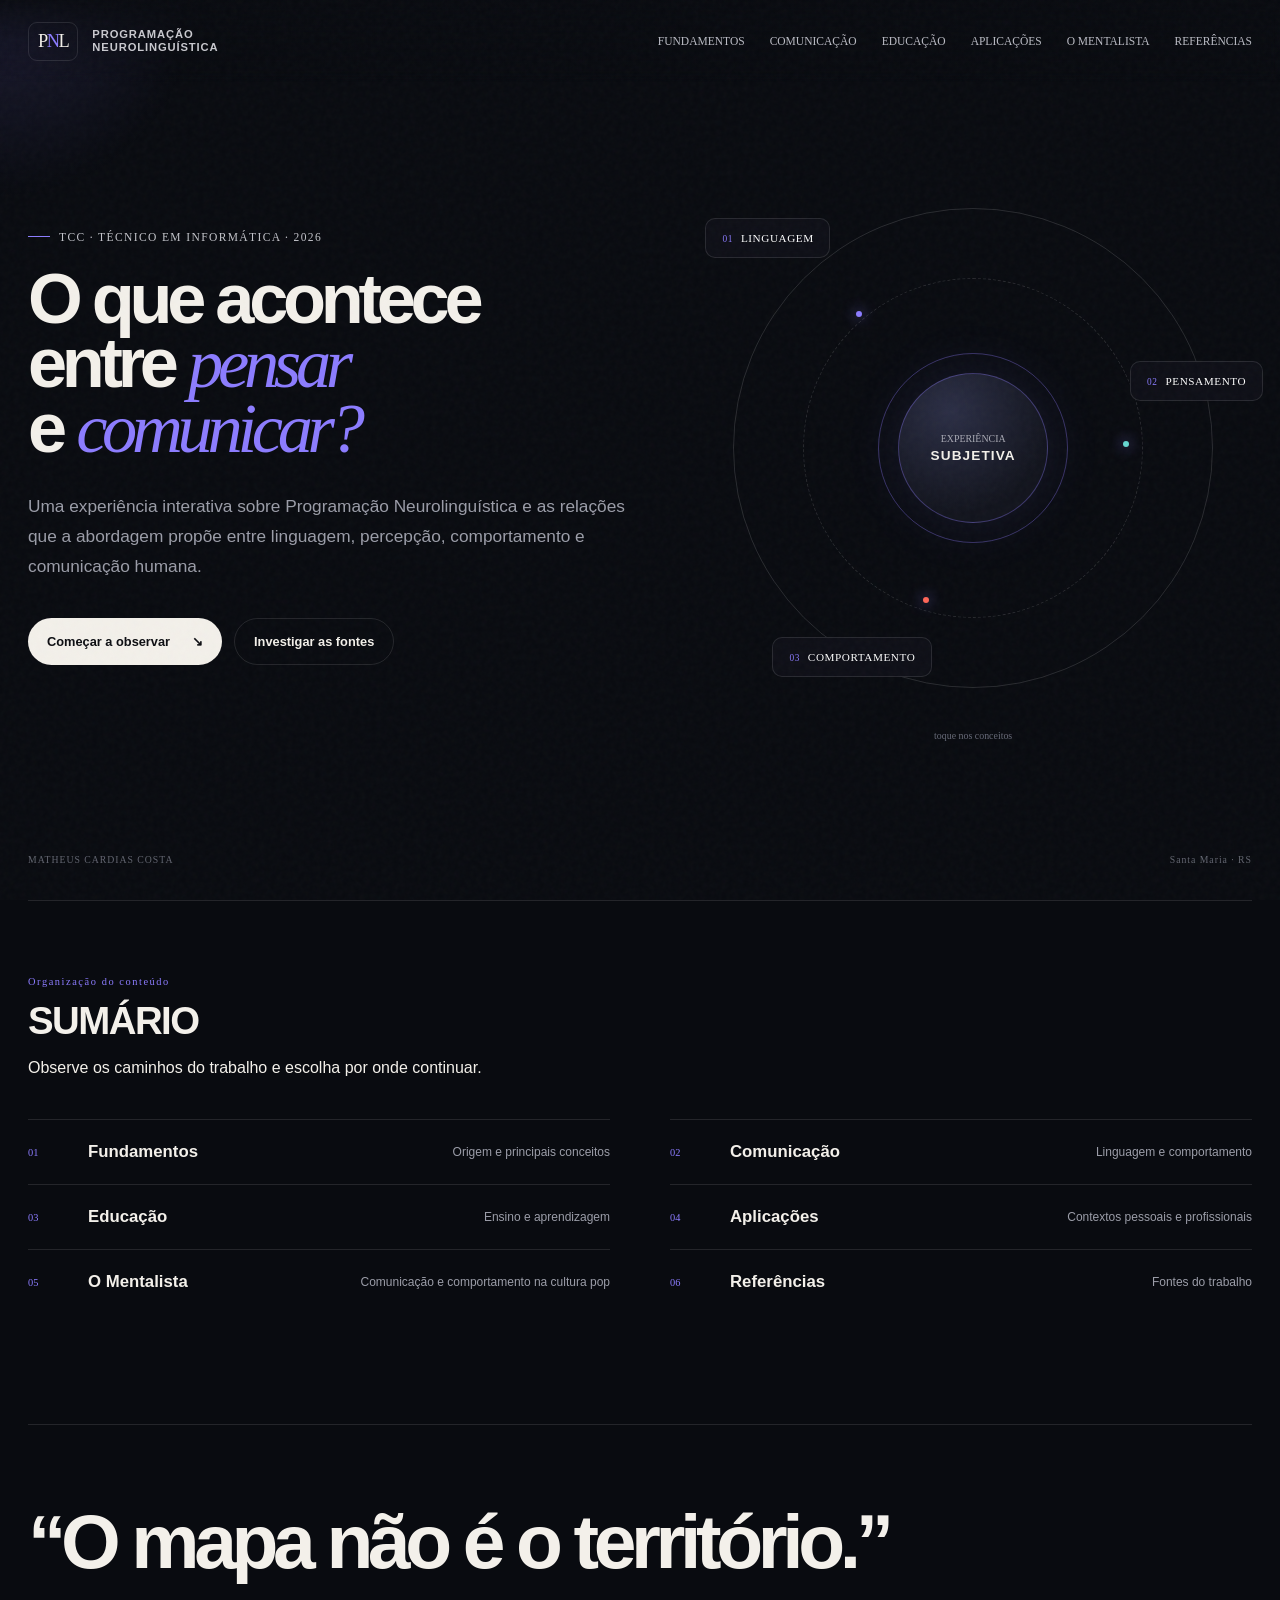
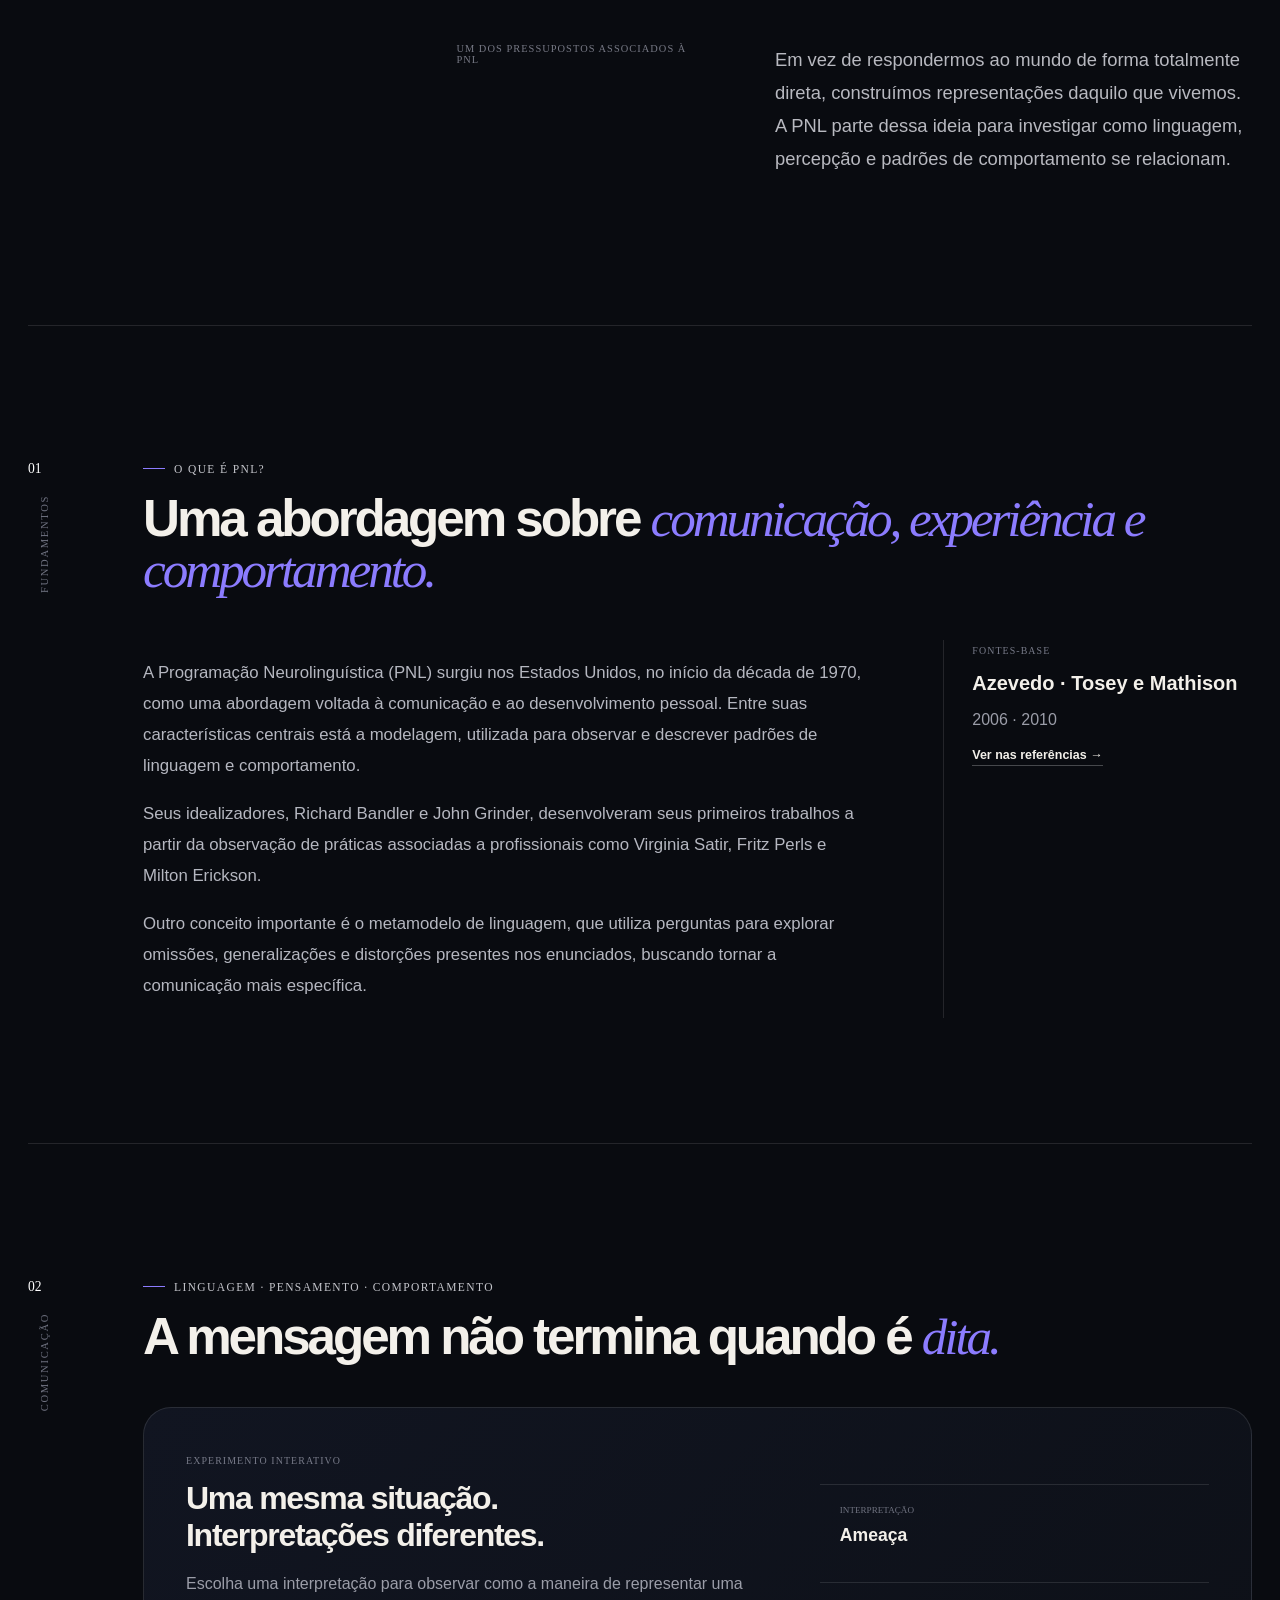
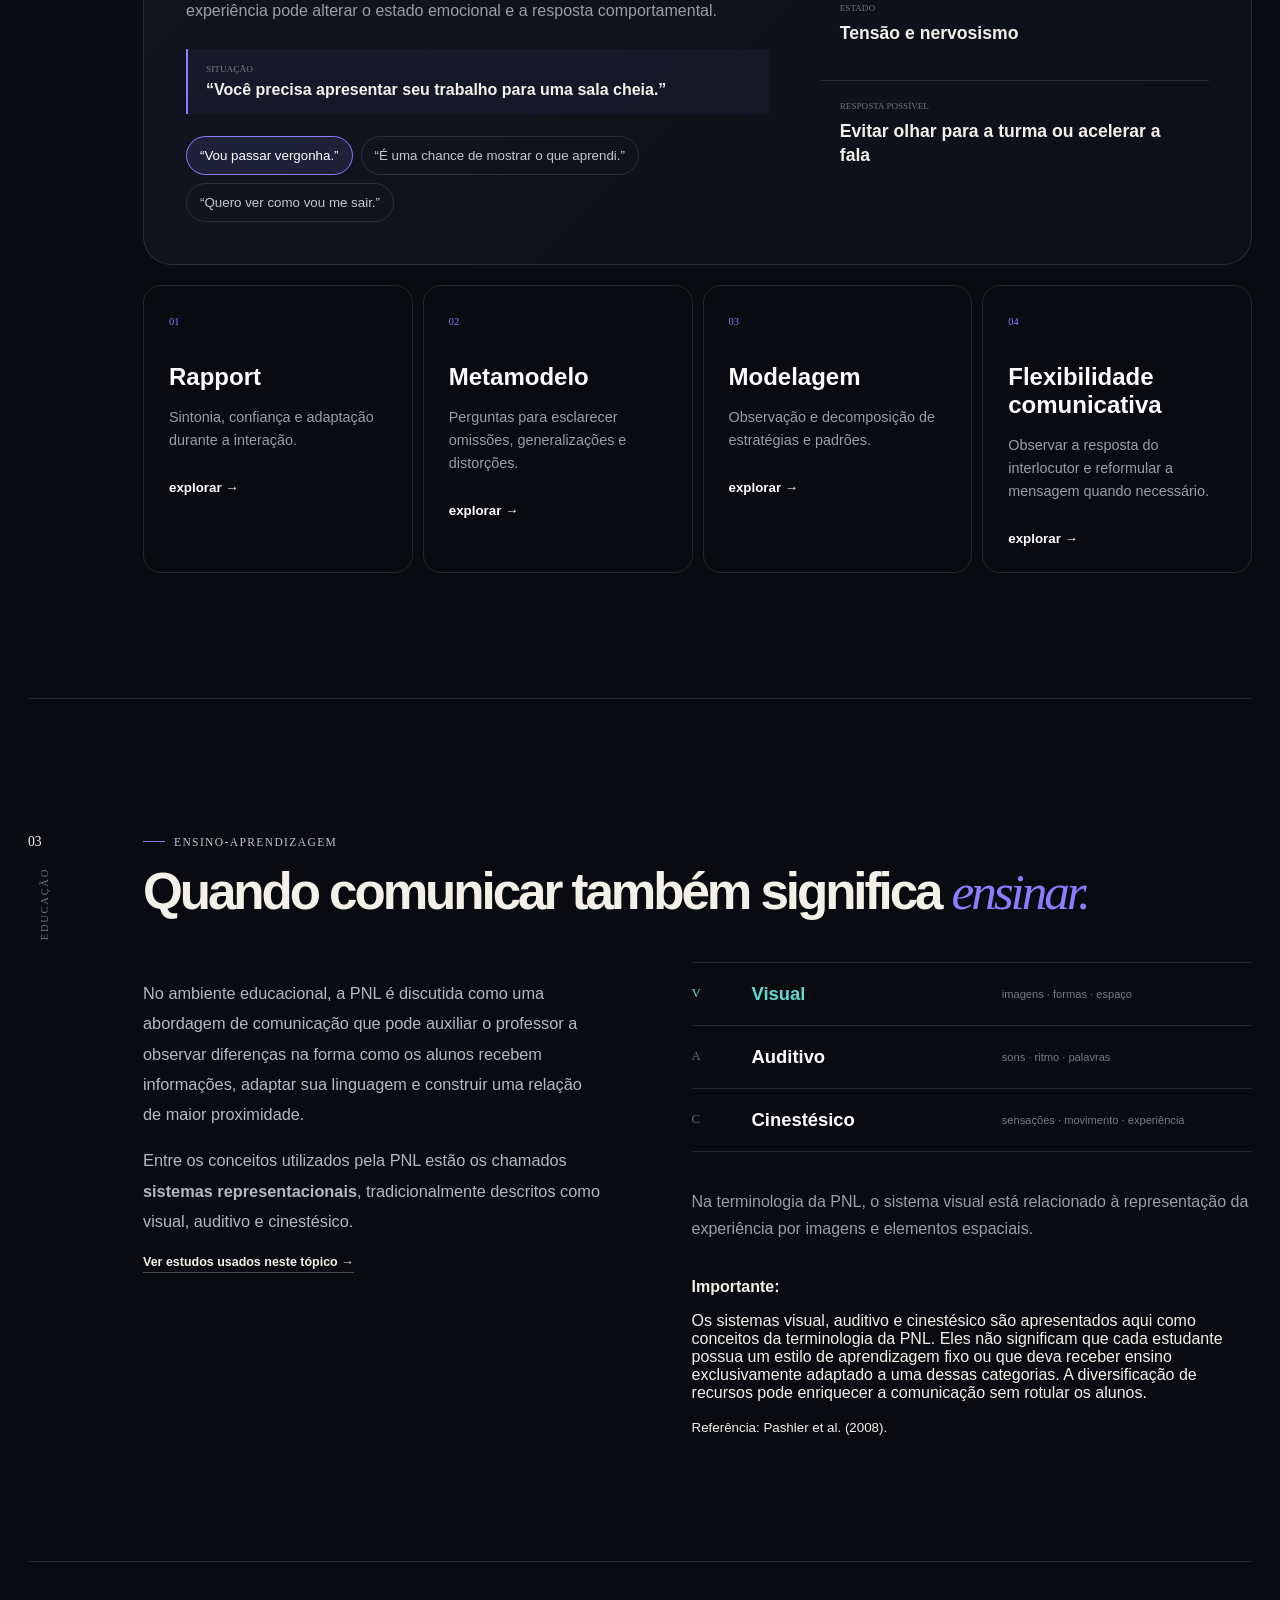
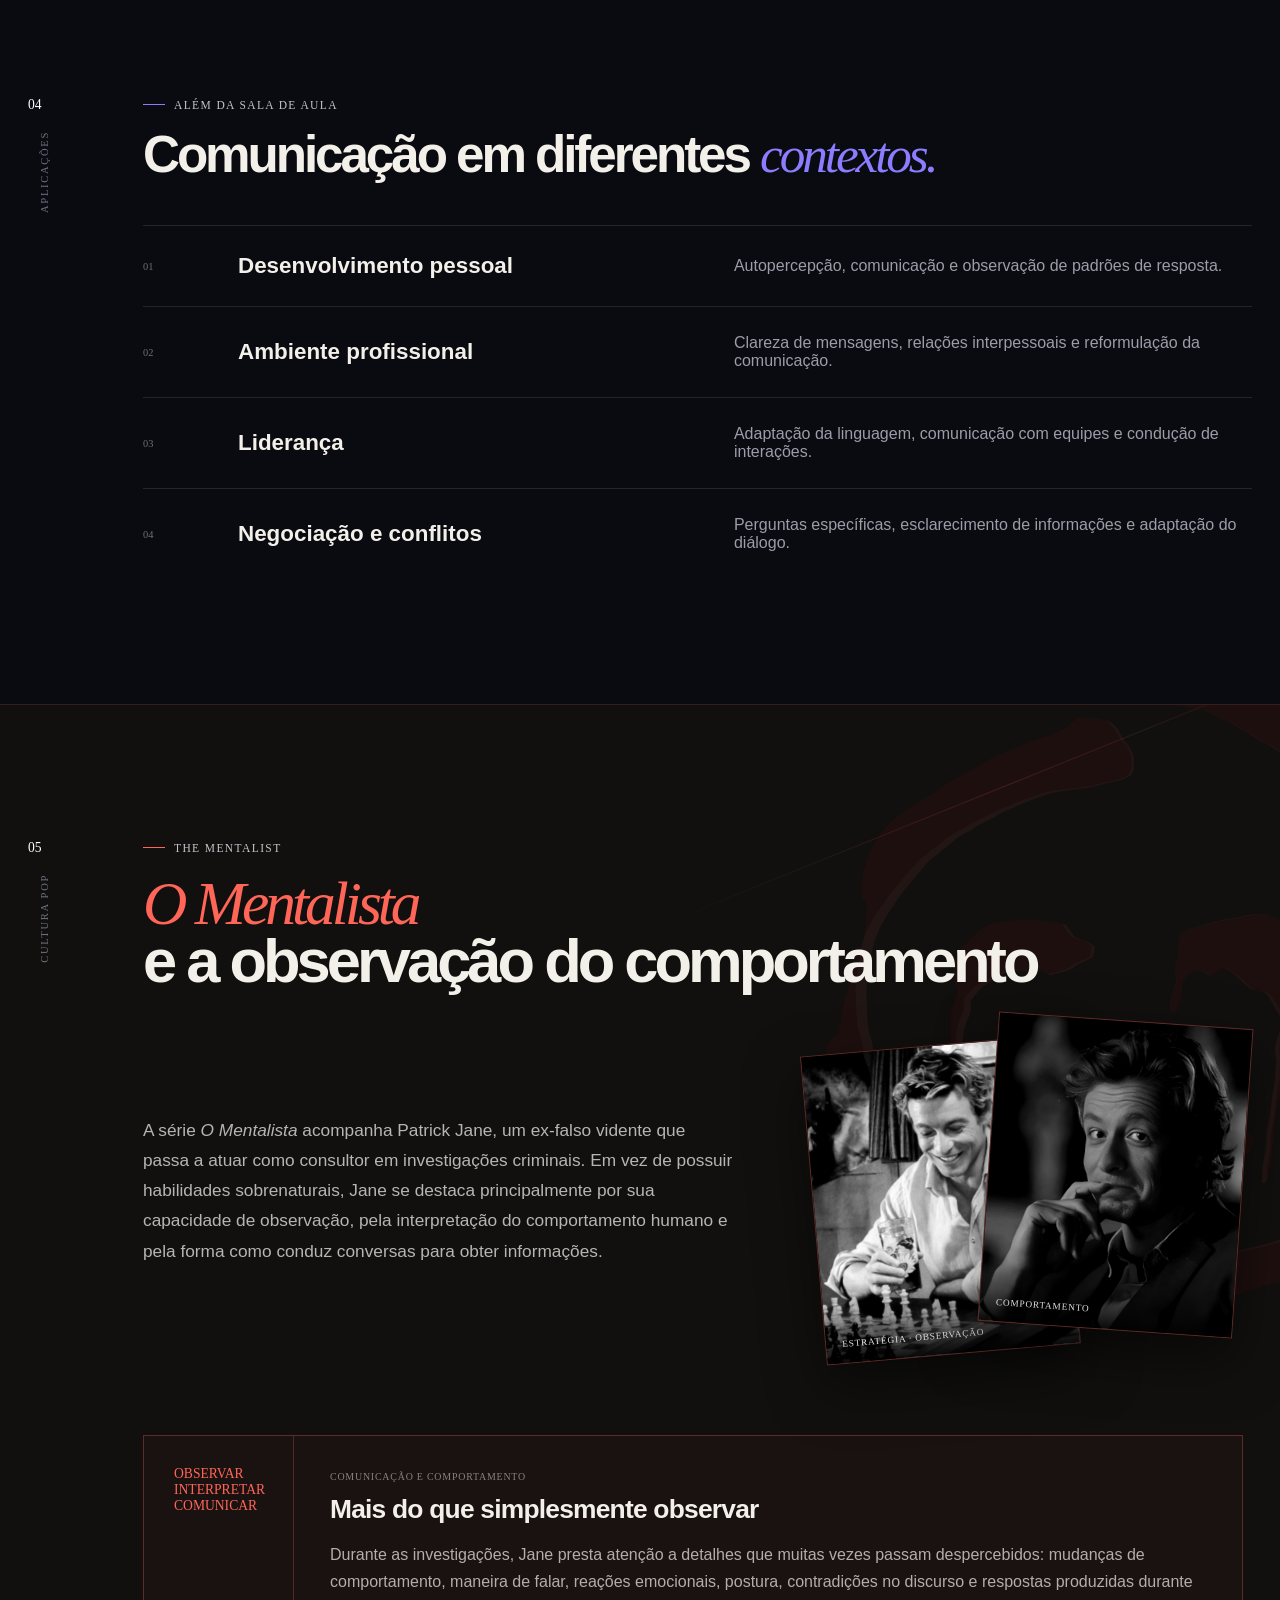
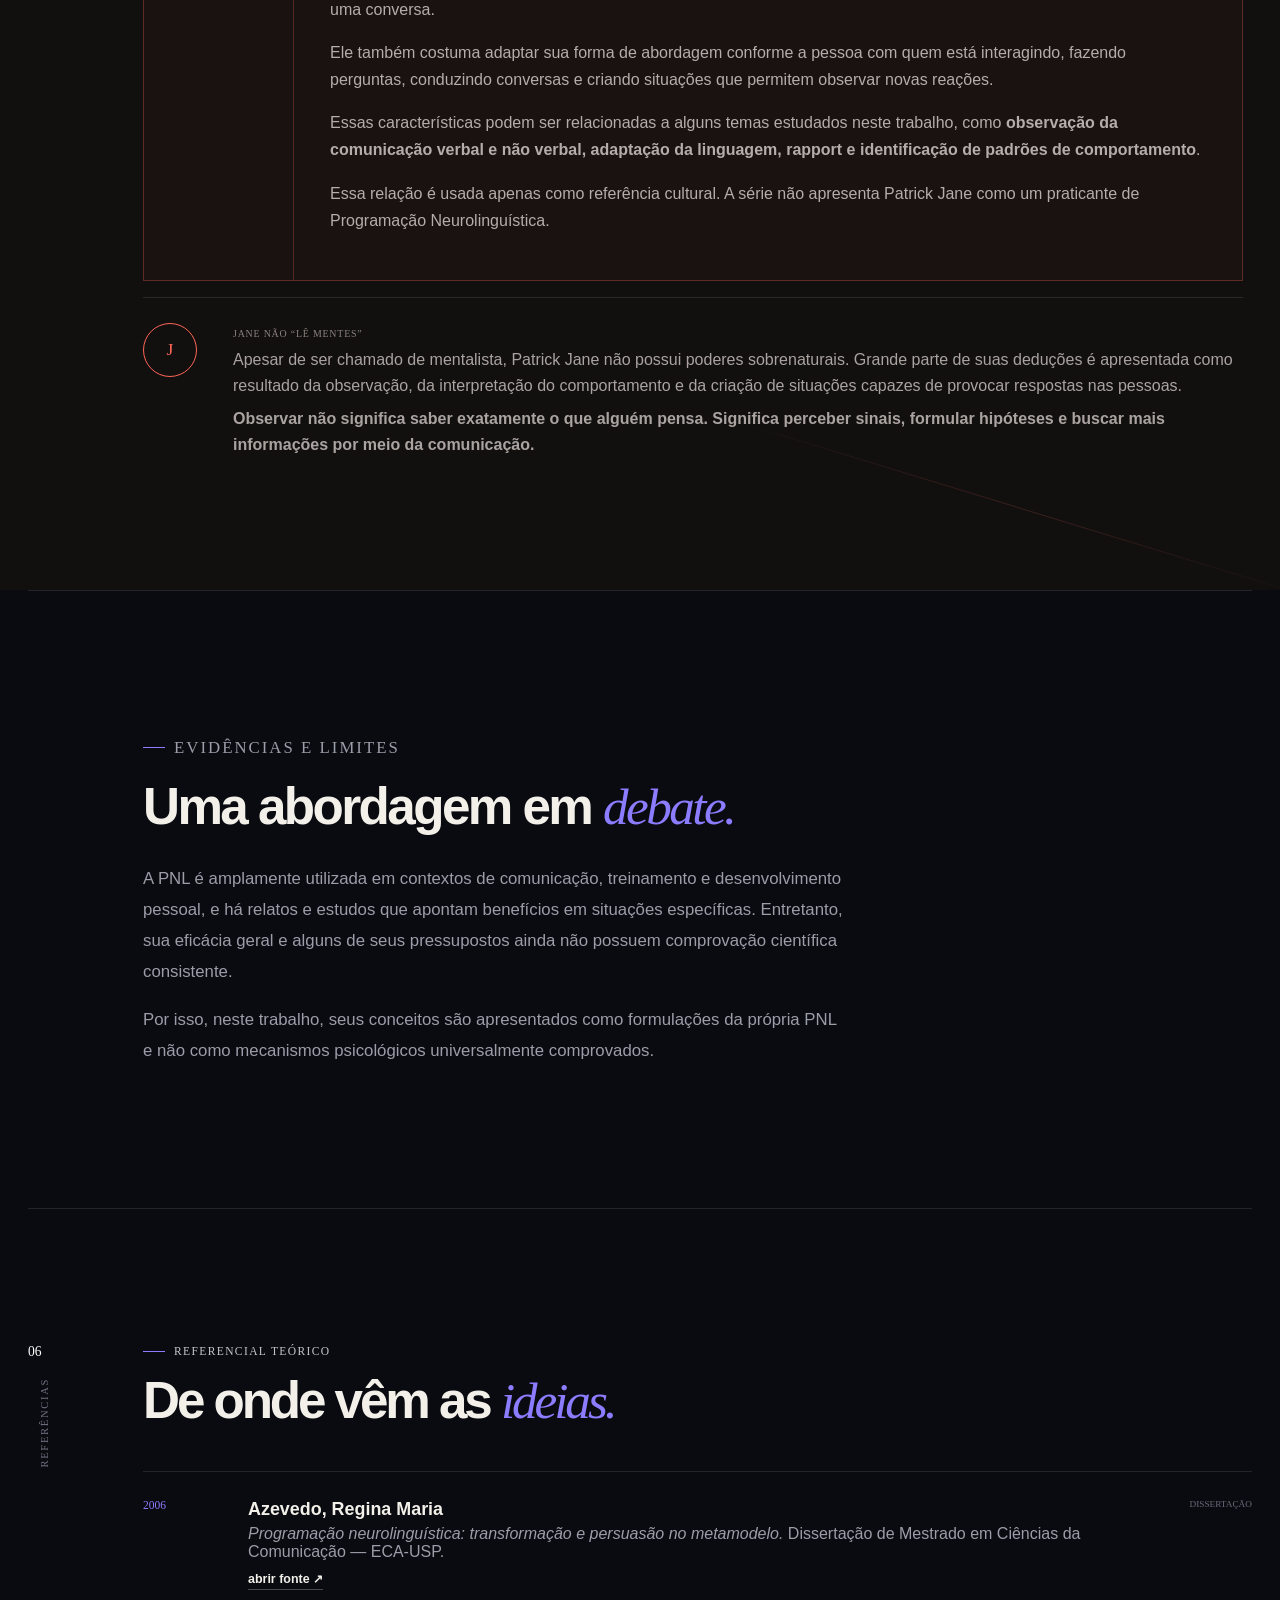
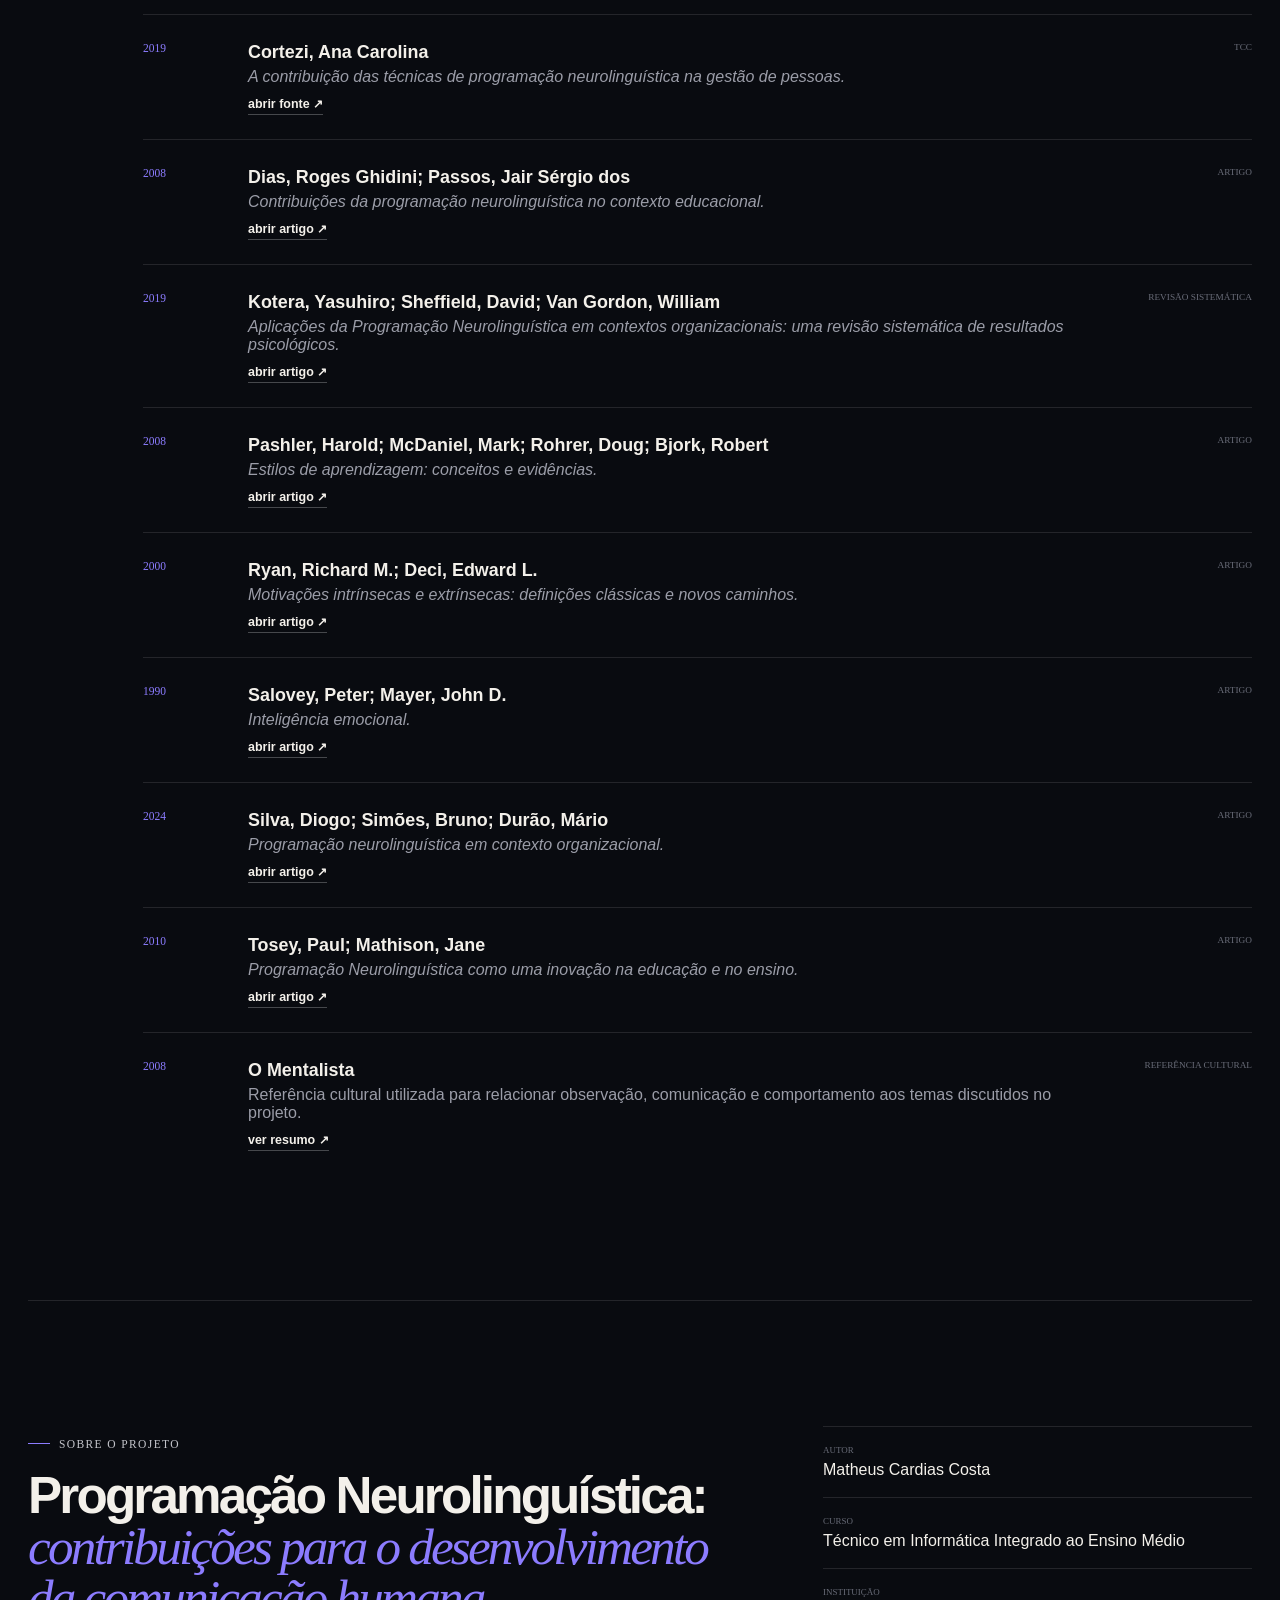
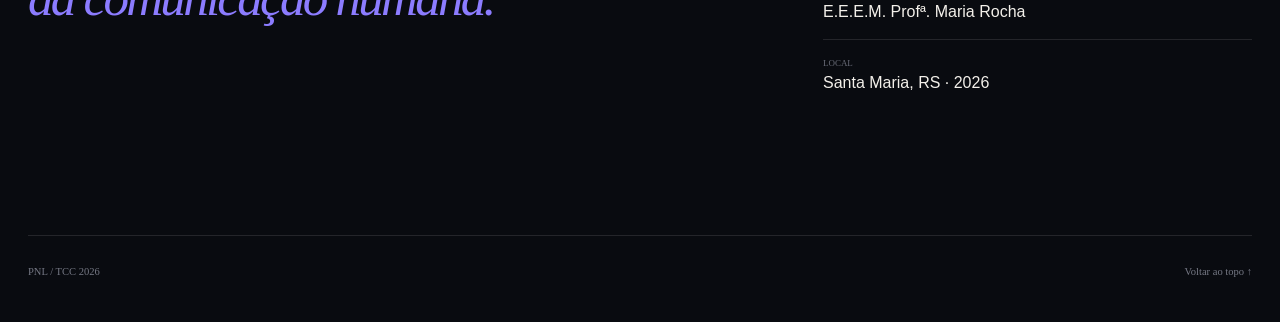
==== commit 5ca9d71d: "traduzindo referencias" ====
--- a/index.html
+++ b/index.html
@@ -600,8 +600,8 @@
     <div>
       <h3>Kotera, Yasuhiro; Sheffield, David; Van Gordon, William</h3>
       <p>
-        <em>The applications of neuro-linguistic programming in organizational settings:
-        a systematic review of psychological outcomes.</em>
+        <em>Aplicações da Programação Neurolinguística em contextos organizacionais:
+  uma revisão sistemática de resultados psicológicos.</em>
       </p>
       <a
         href="https://onlinelibrary.wiley.com/doi/10.1002/hrdq.21334"
@@ -619,7 +619,7 @@
     <div>
       <h3>Pashler, Harold; McDaniel, Mark; Rohrer, Doug; Bjork, Robert</h3>
       <p>
-        <em>Learning styles: concepts and evidence.</em>
+        <em>Estilos de aprendizagem: conceitos e evidências.</em>
       </p>
       <a
         href="https://journals.sagepub.com/doi/10.1111/j.1539-6053.2009.01038.x"
@@ -637,7 +637,7 @@
     <div>
       <h3>Ryan, Richard M.; Deci, Edward L.</h3>
       <p>
-        <em>Intrinsic and extrinsic motivations: classic definitions and new directions.</em>
+        <em>Motivações intrínsecas e extrínsecas: definições clássicas e novos caminhos.</em>
       </p>
       <a
         href="https://selfdeterminationtheory.org/wp-content/uploads/2014/04/2000_RyanDeci_IntExtDefs.pdf"
@@ -655,7 +655,7 @@
     <div>
       <h3>Salovey, Peter; Mayer, John D.</h3>
       <p>
-        <em>Emotional intelligence.</em>
+        <em>Inteligência emocional.</em>
       </p>
       <a
         href="https://scholars.unh.edu/psych_facpub/450/"
@@ -691,7 +691,7 @@
     <div>
       <h3>Tosey, Paul; Mathison, Jane</h3>
       <p>
-        <em>Programação Neurolinguística como uma inovação na educação e ensino.</em>
+        <em>Programação Neurolinguística como uma inovação na educação e no ensino.</em>
       </p>
       <a
         href="https://openresearch.surrey.ac.uk/esploro/outputs/journalArticle/Neuro-linguistic-programming-as-an-innovation-in-education-and-teaching/99515504202346"
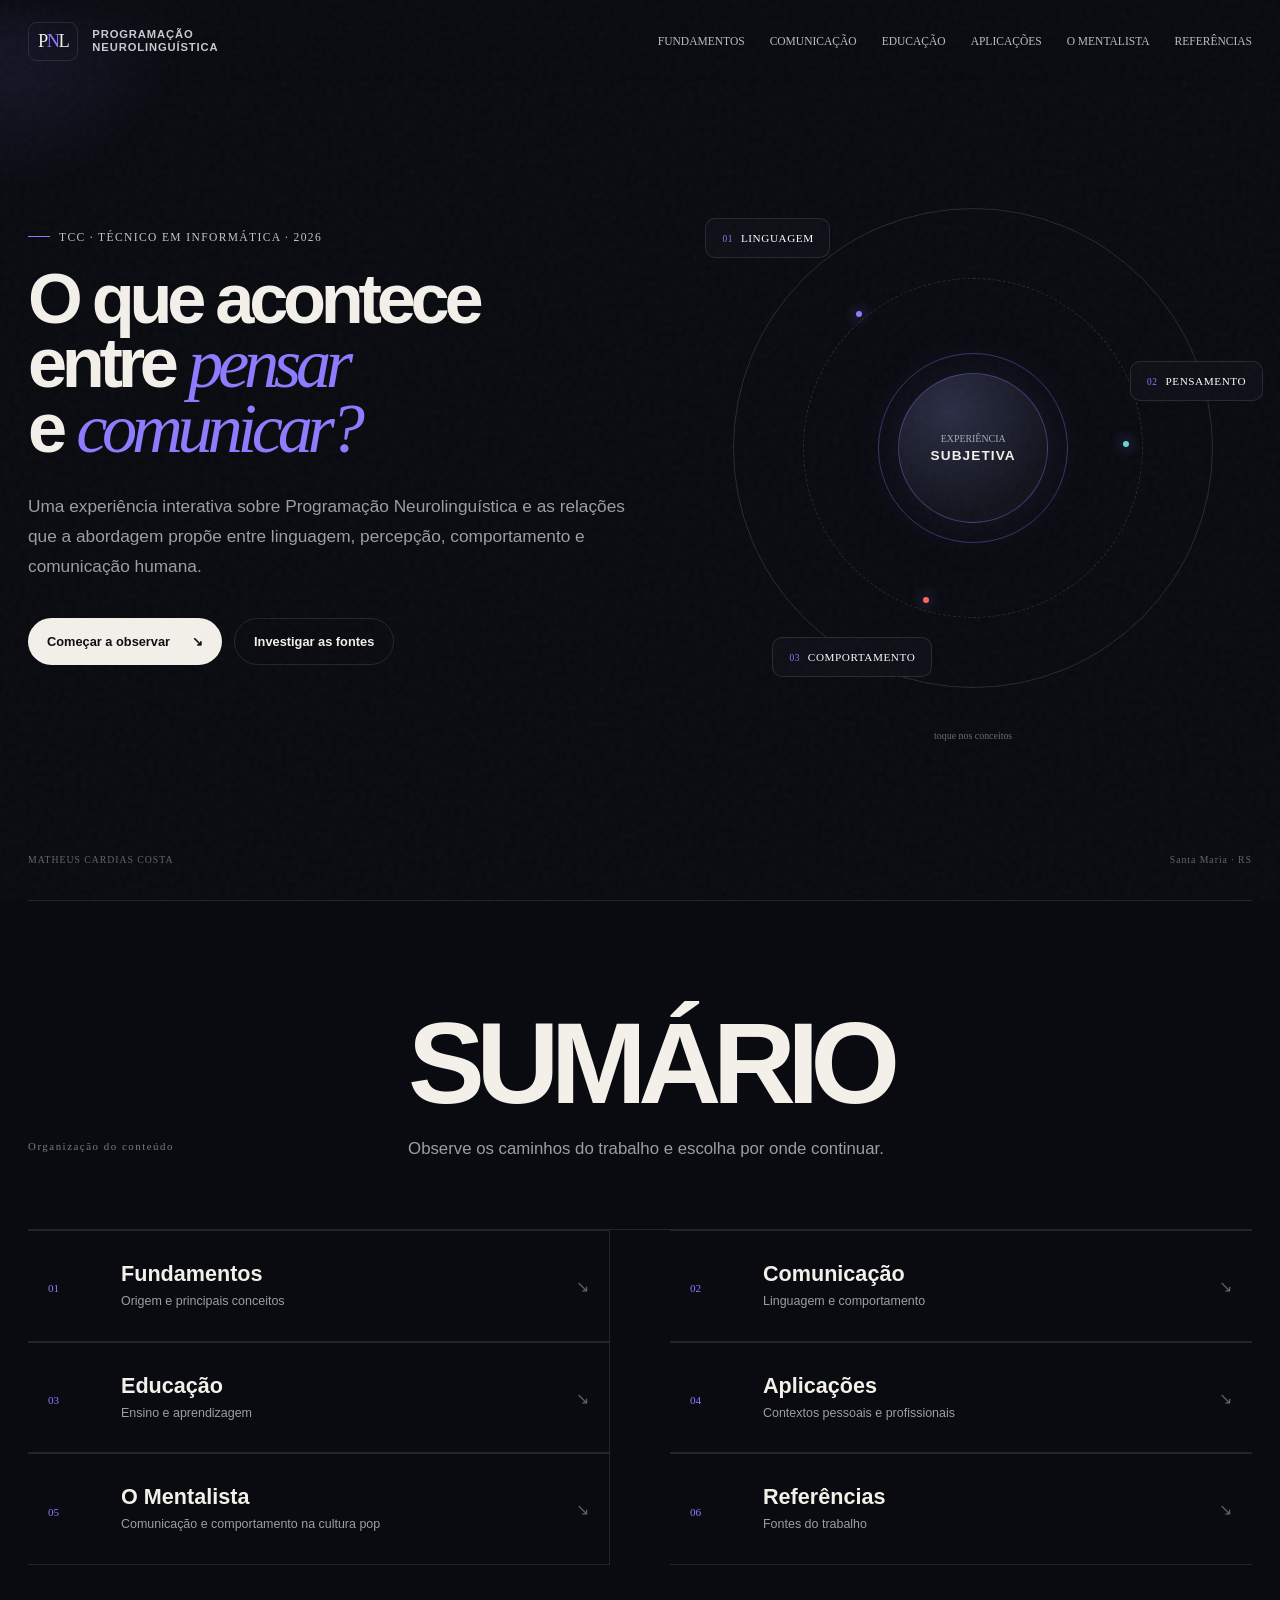
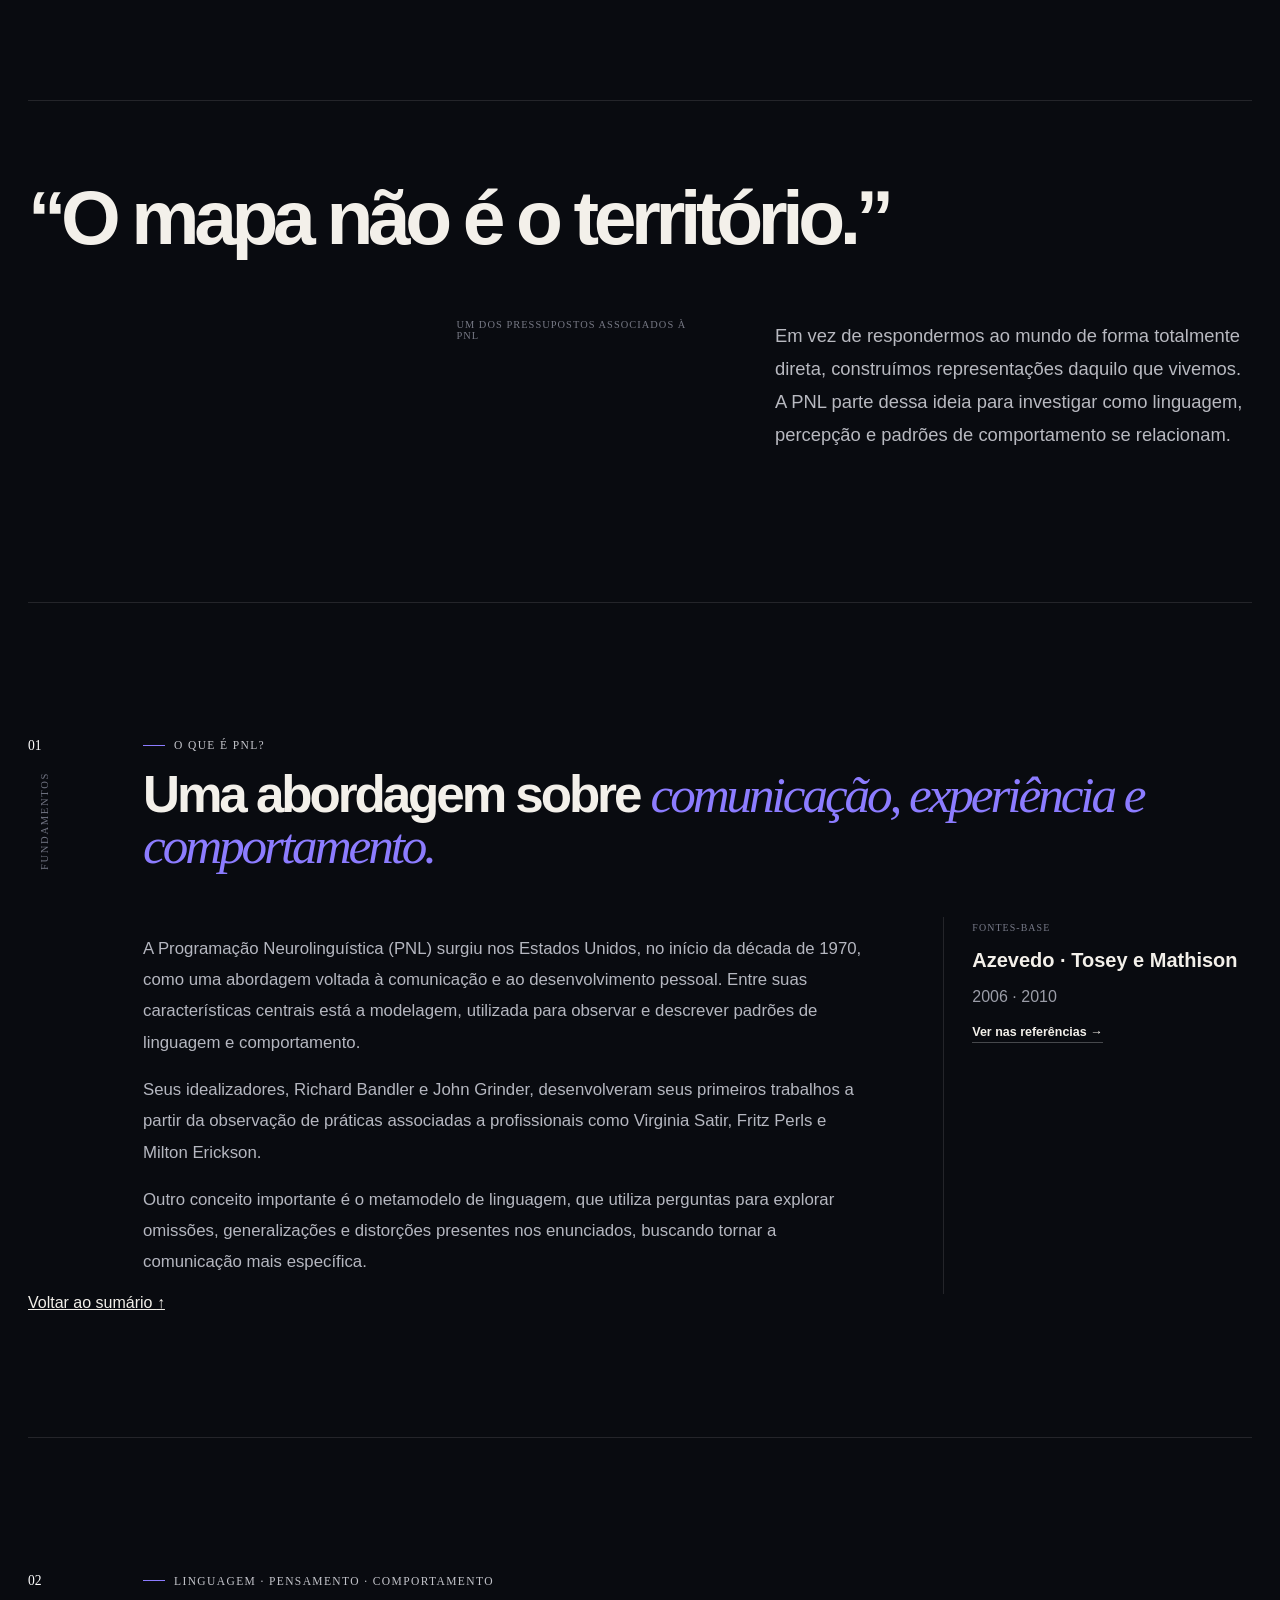
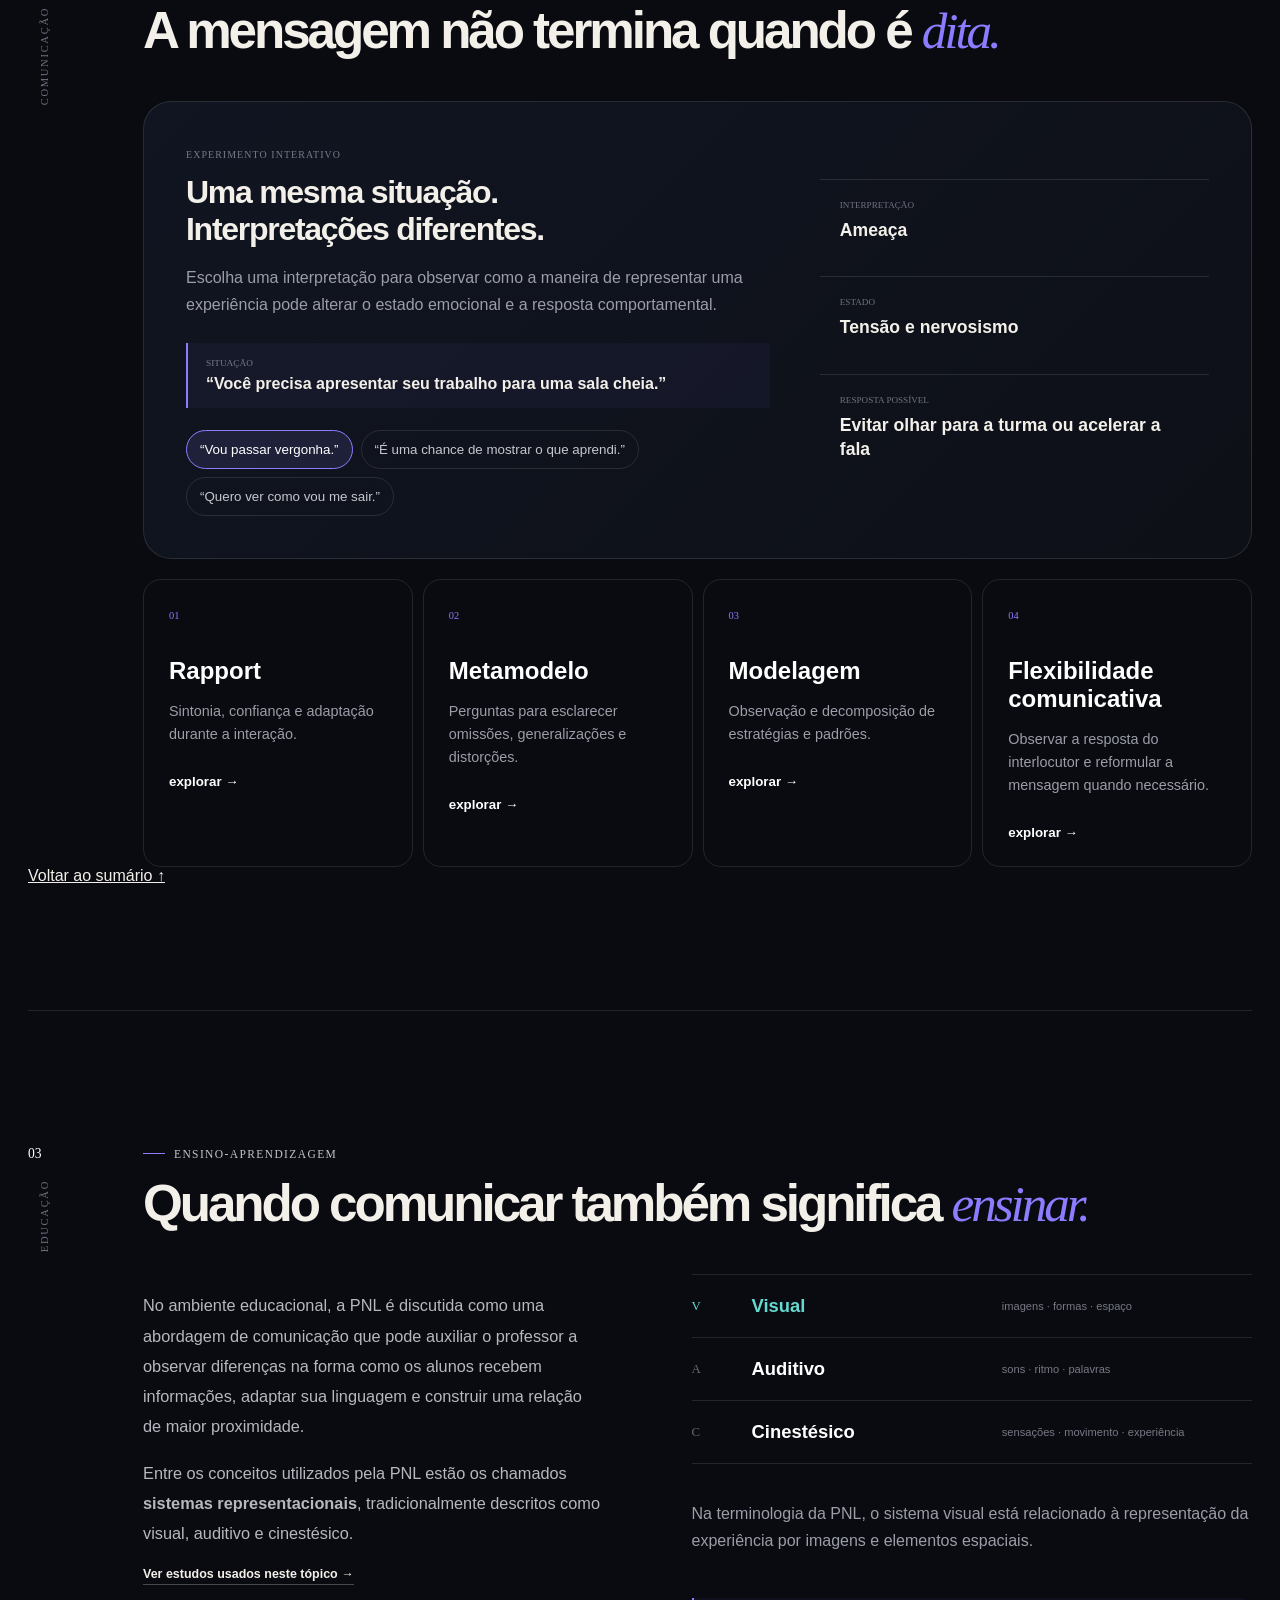
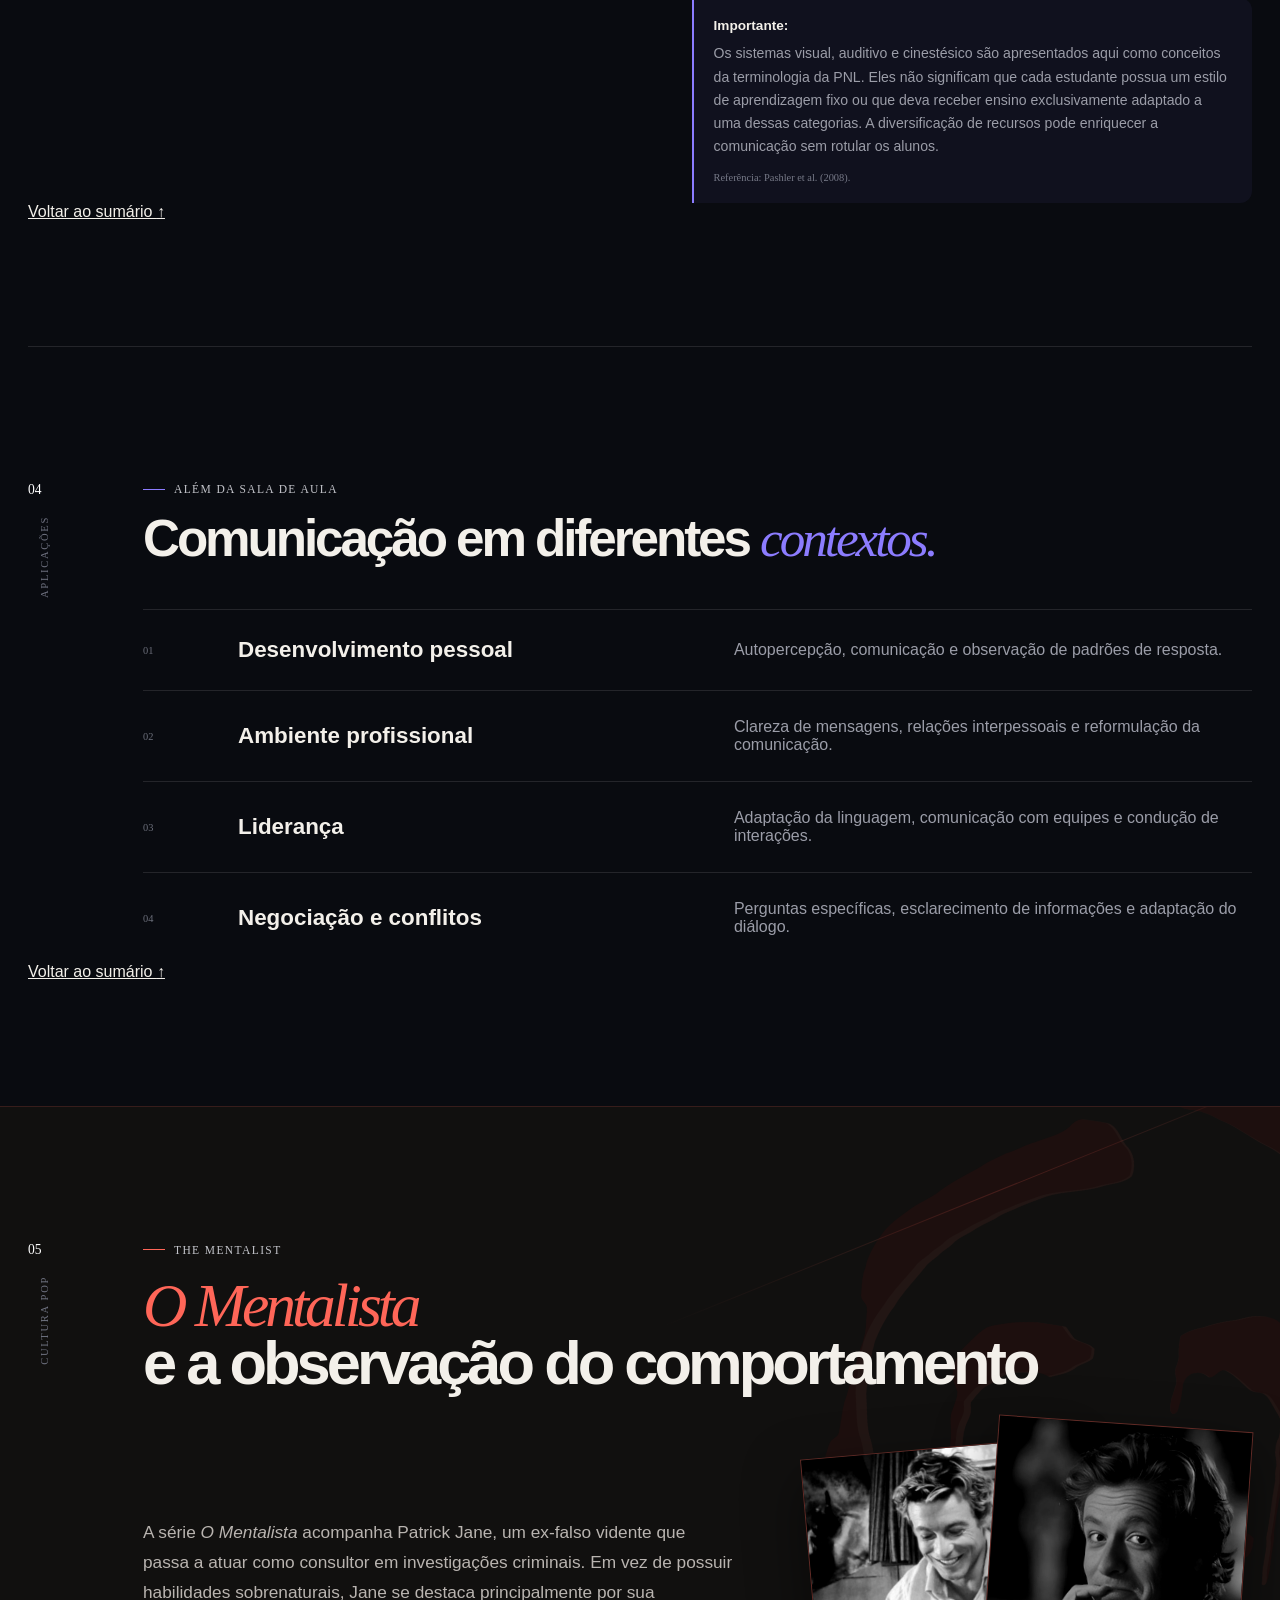
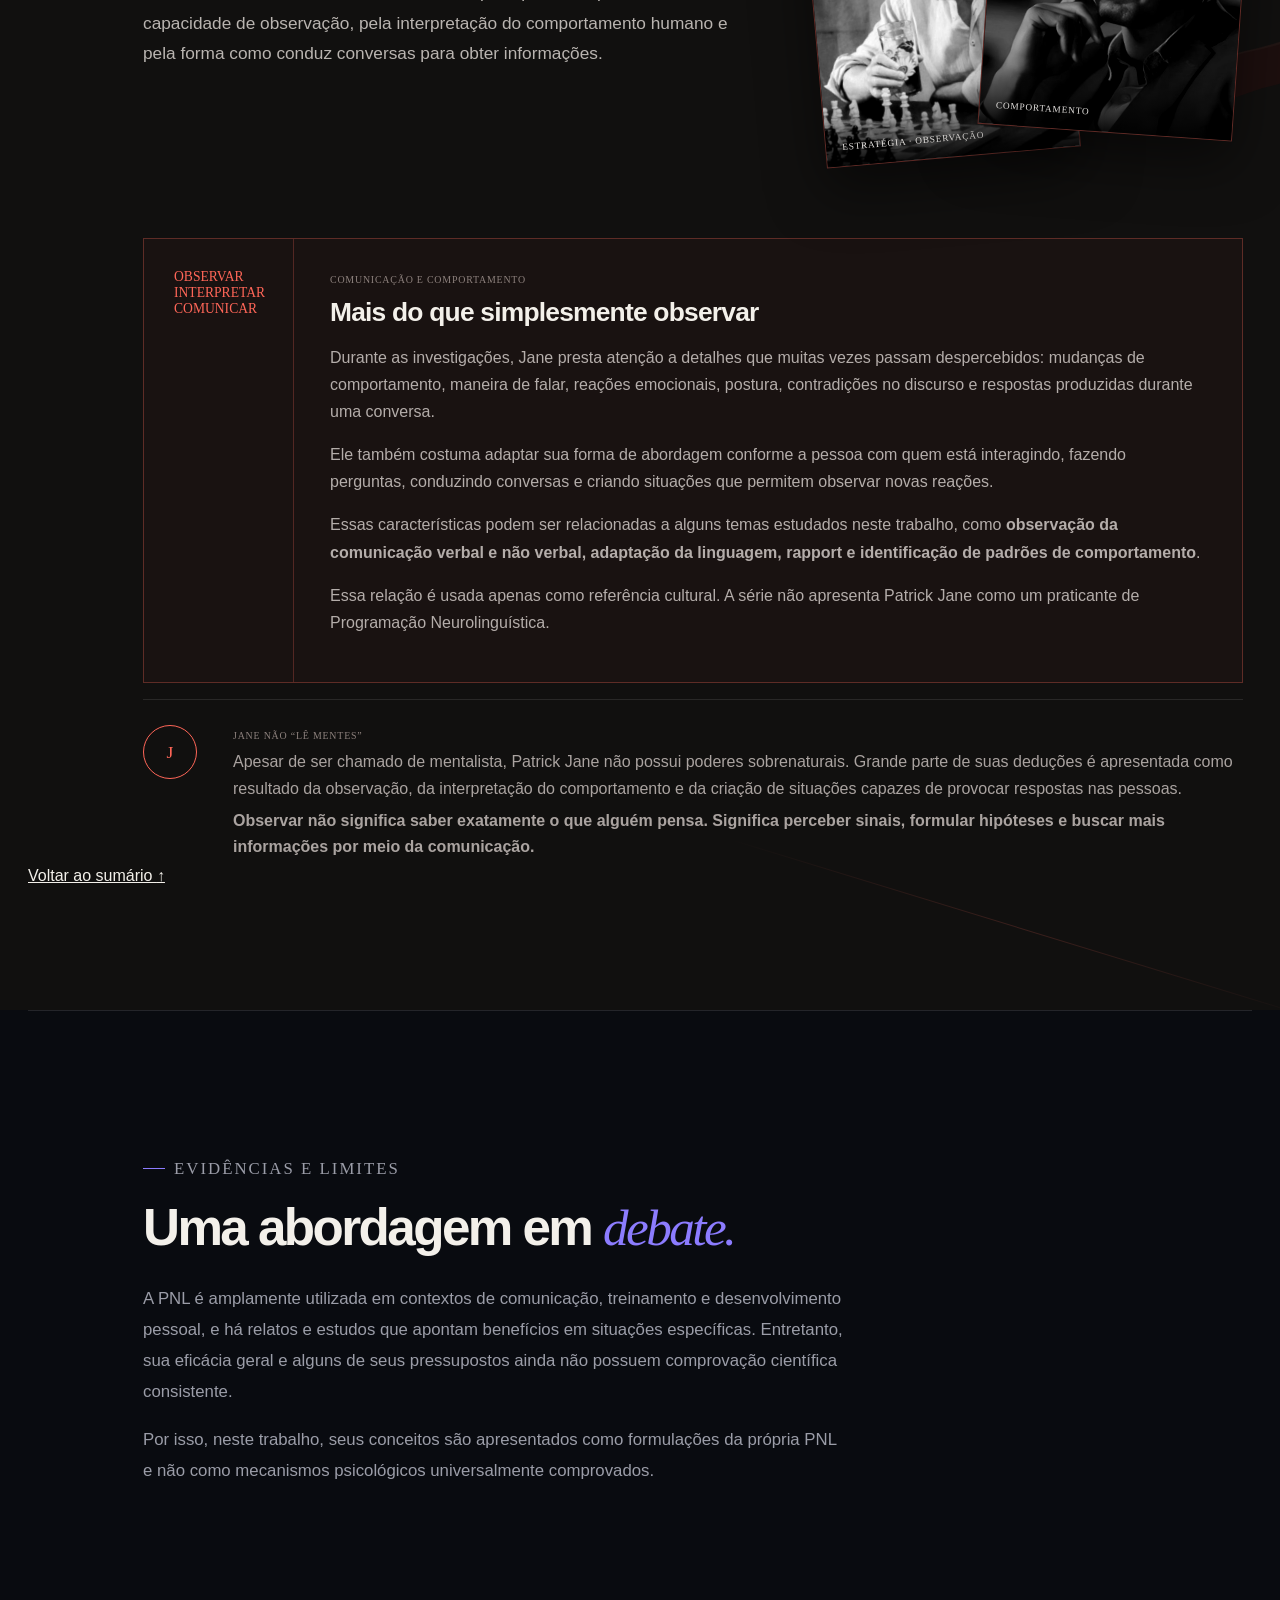
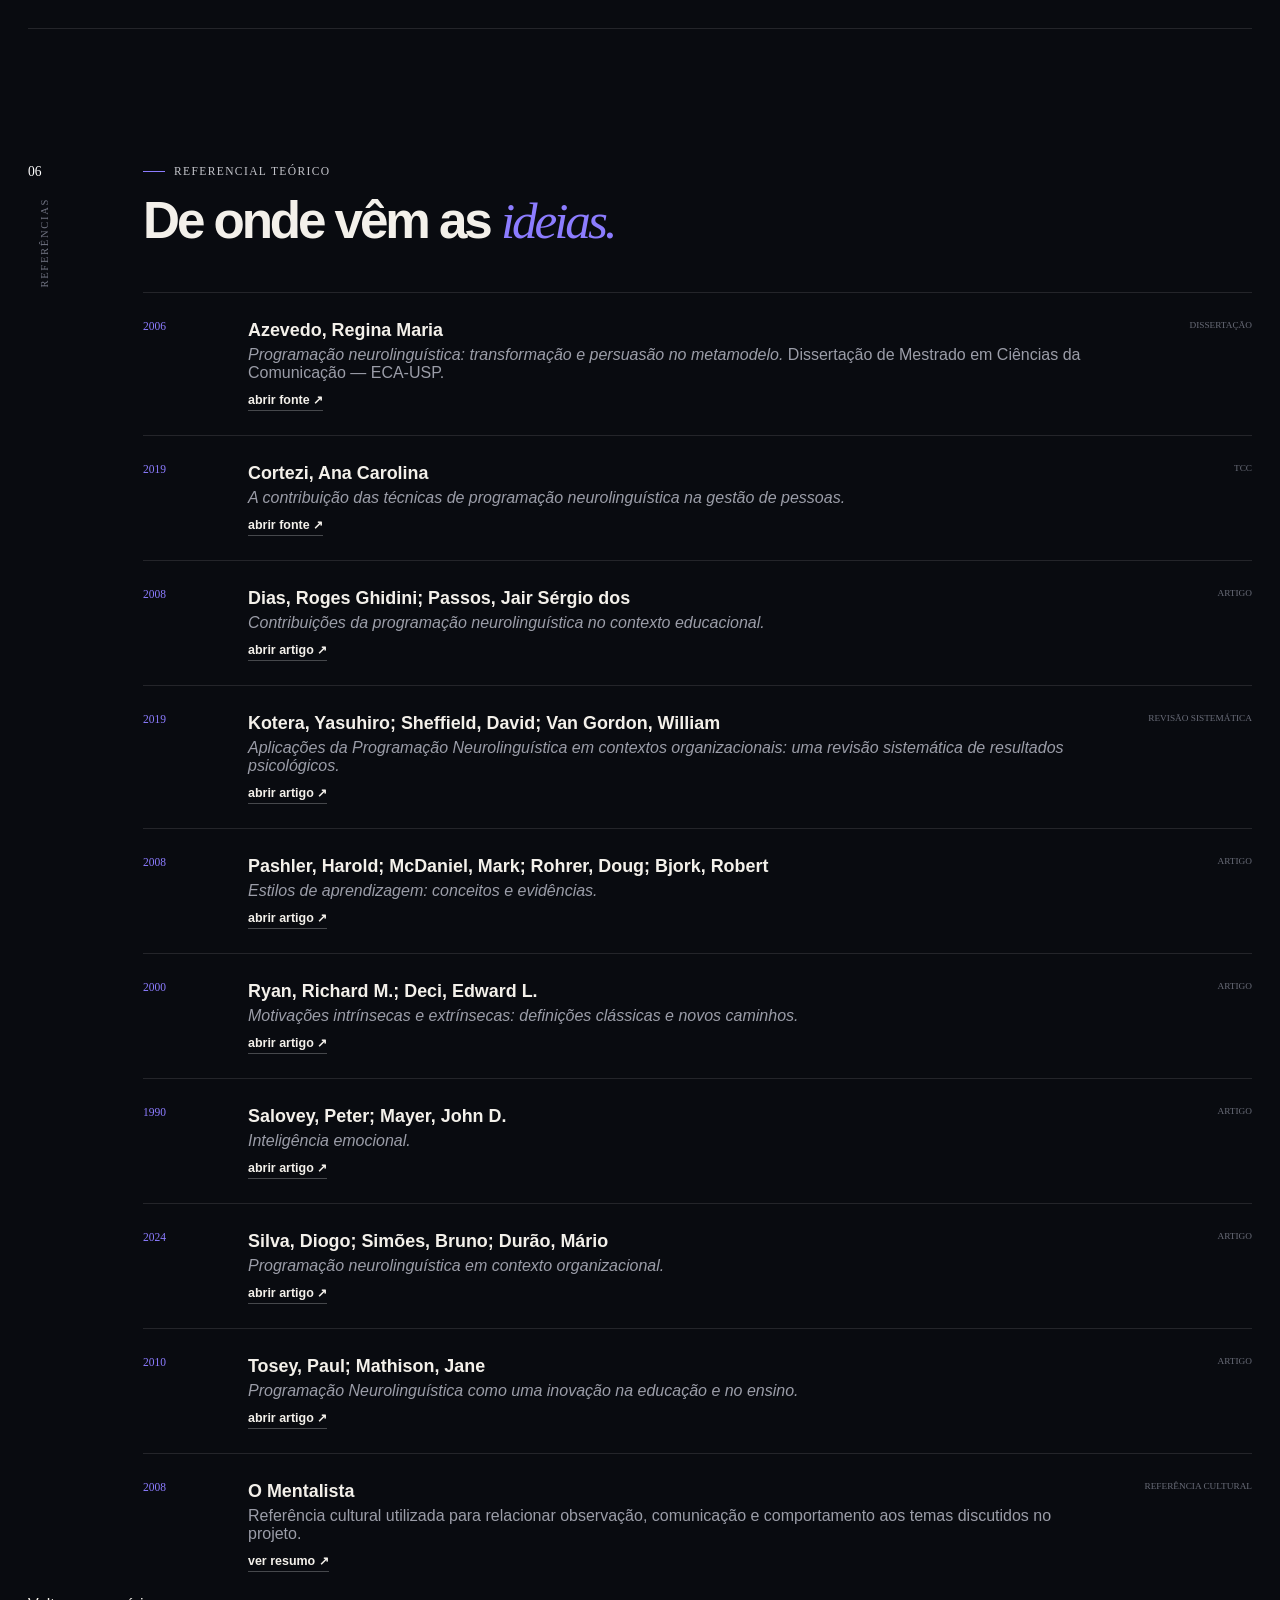
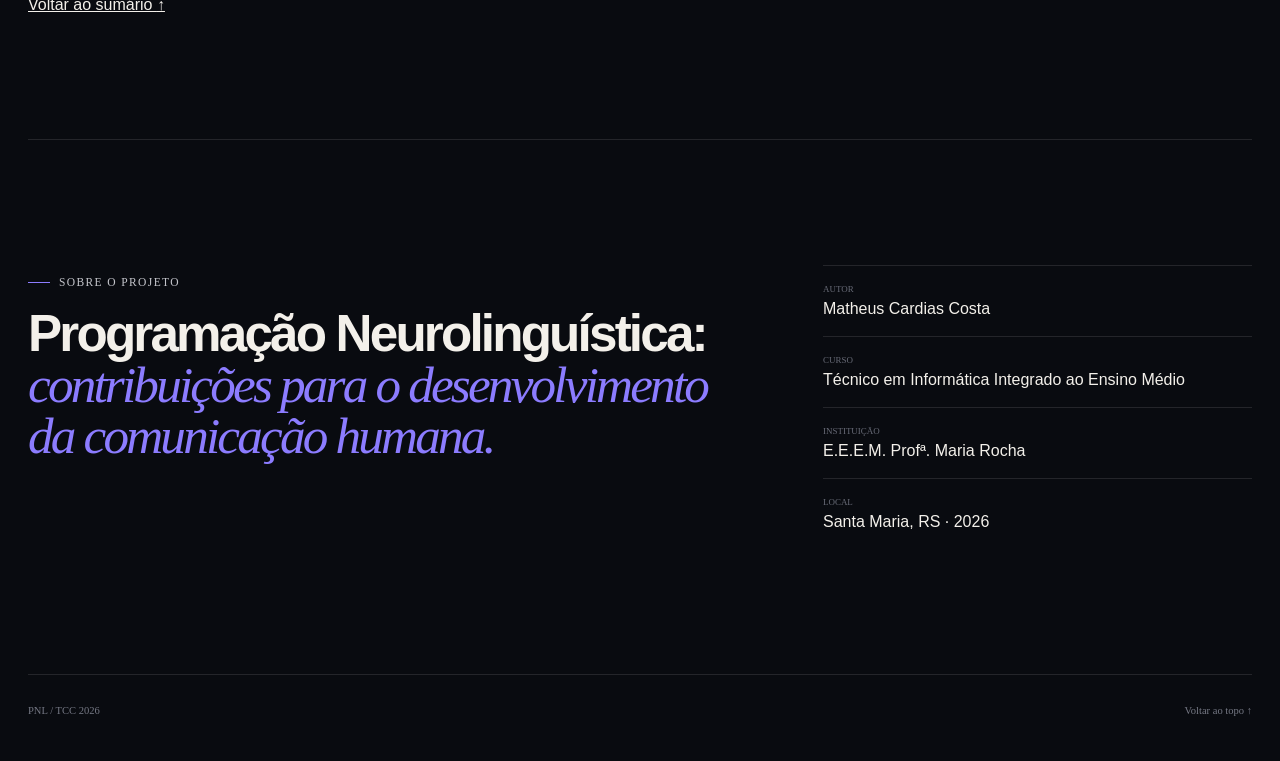
==== commit fad42d6f: "voltar ao sumario html" ====
--- a/index.html
+++ b/index.html
@@ -201,6 +201,9 @@
       <a href="#referencias">Ver nas referências →</a>
     </aside>
   </div>
+  <a class="back-summary" href="#sumario">
+  Voltar ao sumário <span>↑</span>
+  </a>
 </section>
 
       <section id="comunicacao" class="section communication-section">
@@ -290,6 +293,9 @@
             <button>explorar →</button>
           </article>
         </div>
+        <a class="back-summary" href="#sumario">
+          Voltar ao sumário <span>↑</span>
+        </a>
       </section>
 
       <section id="educacao" class="section education-section">
@@ -350,6 +356,9 @@
             </div>
           </div> 
         </div>
+        <a class="back-summary" href="#sumario">
+          Voltar ao sumário <span>↑</span>
+        </a>
       </section>
 
       <section id="aplicacoes" class="section applications-section">
@@ -392,6 +401,9 @@
             </p>
           </article>
         </div>
+        <a class="back-summary" href="#sumario">
+          Voltar ao sumário <span>↑</span>
+        </a>
       </section>
 
       <section id="mentalista" class="section mentalist-section">
@@ -500,6 +512,9 @@
             </div>
           </div>
         </div>
+        <a class="back-summary" href="#sumario">
+          Voltar ao sumário <span>↑</span>
+        </a>
       </section>
 
       <section id="evidencias" class="section evidence-note reveal">
@@ -722,9 +737,12 @@
   </div>
   <small>REFERÊNCIA CULTURAL</small>
 
-      </article>
-      </div>
-      </section>
+  </article>
+  </div>
+    <a class="back-summary" href="#sumario">
+      Voltar ao sumário <span>↑</span>
+    </a>
+  </section>
 
       <section class="section project-section reveal">
         <div>
--- a/assets/css/style.css
+++ b/assets/css/style.css
@@ -1504,6 +1504,7 @@
       rgba(140, 124, 255, .07) 35%,
       transparent 70%
     );
+}
 
 .learning-note {
   margin-top: 24px;
@@ -1705,4 +1706,3 @@
   }
 
 }
-}
